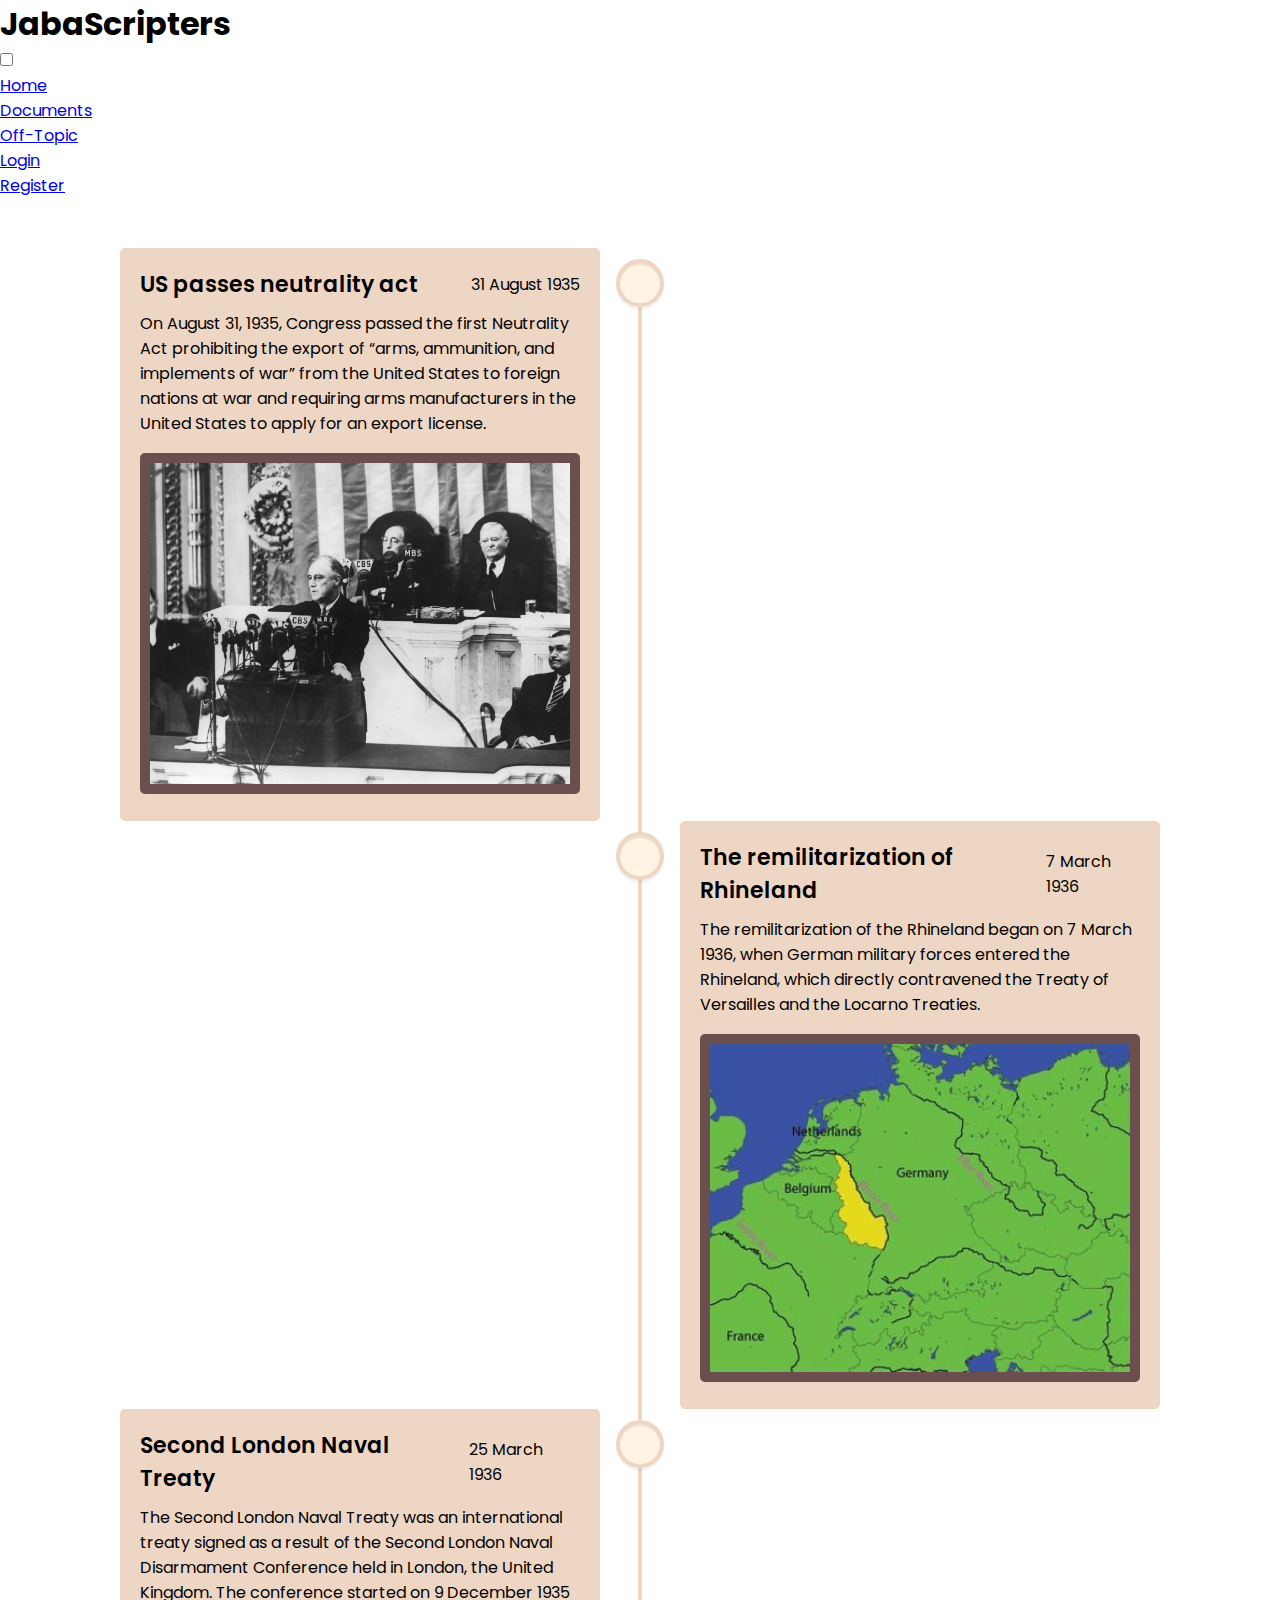
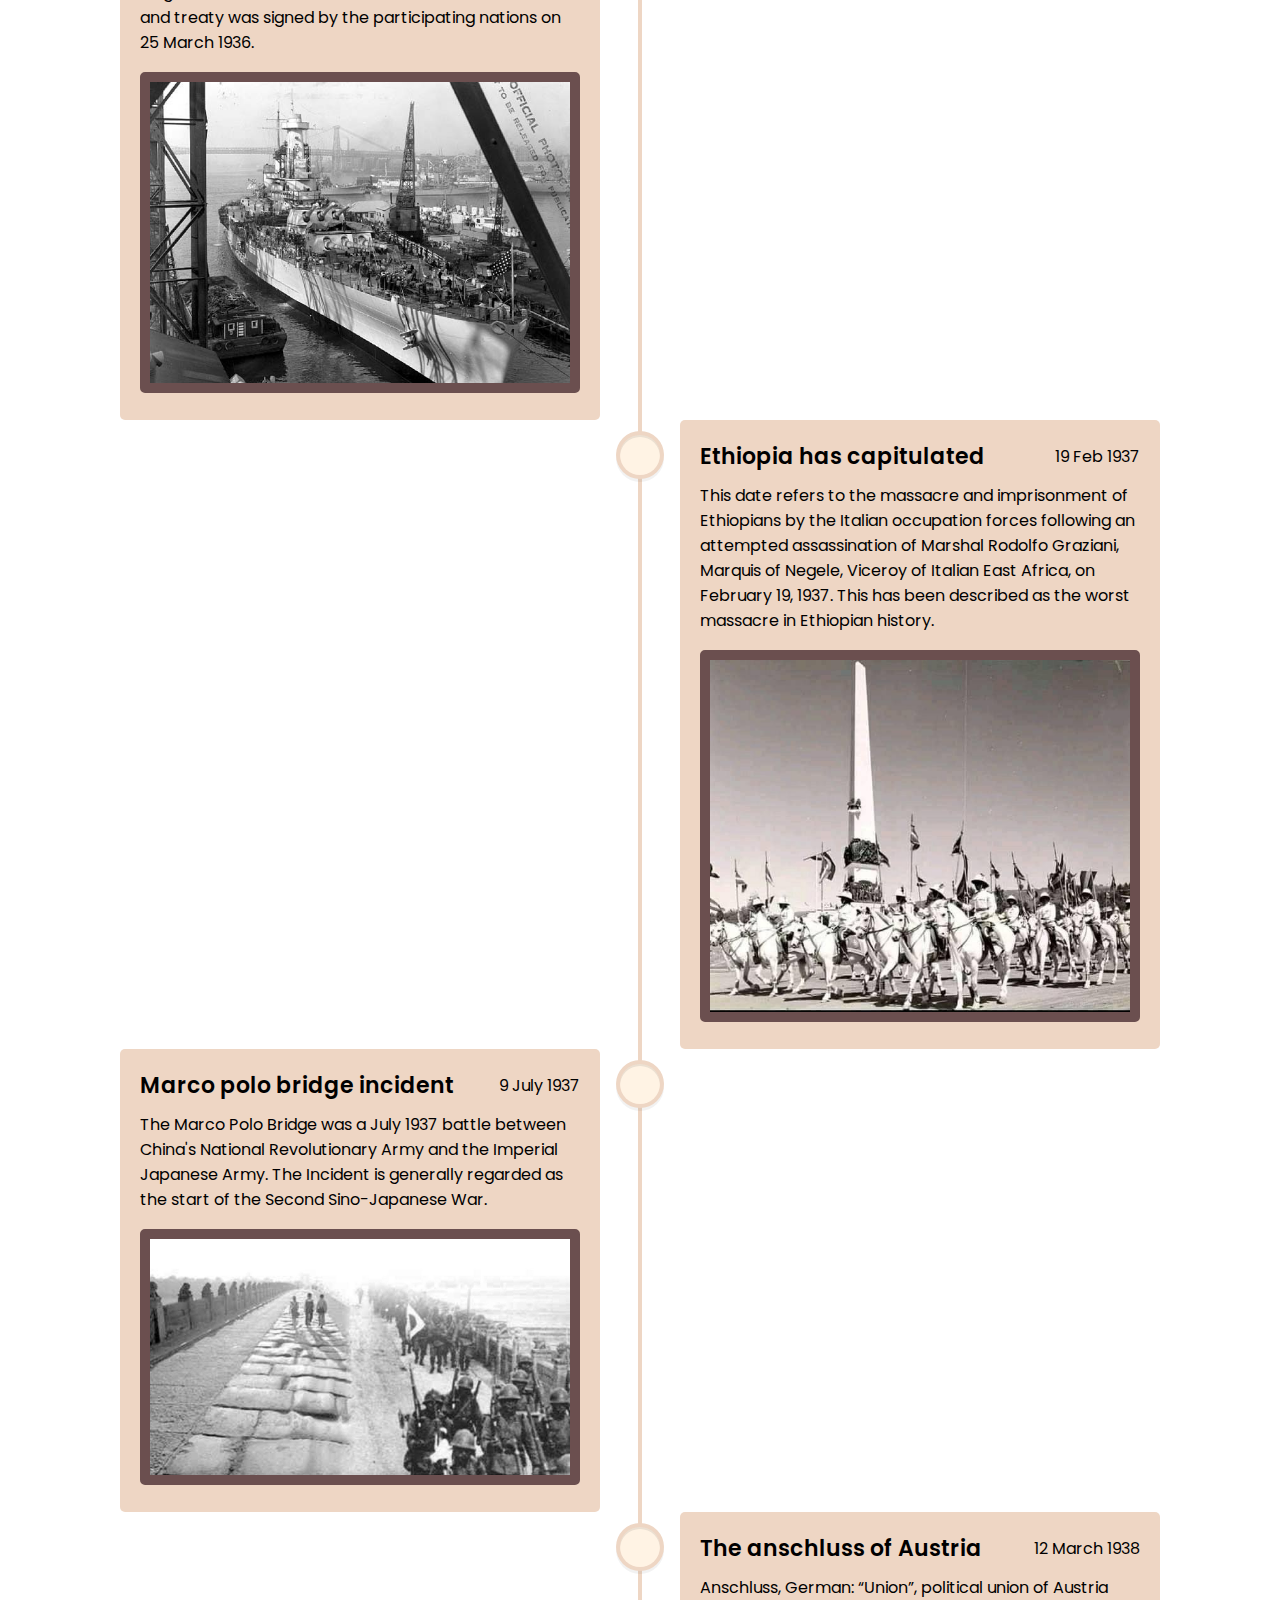
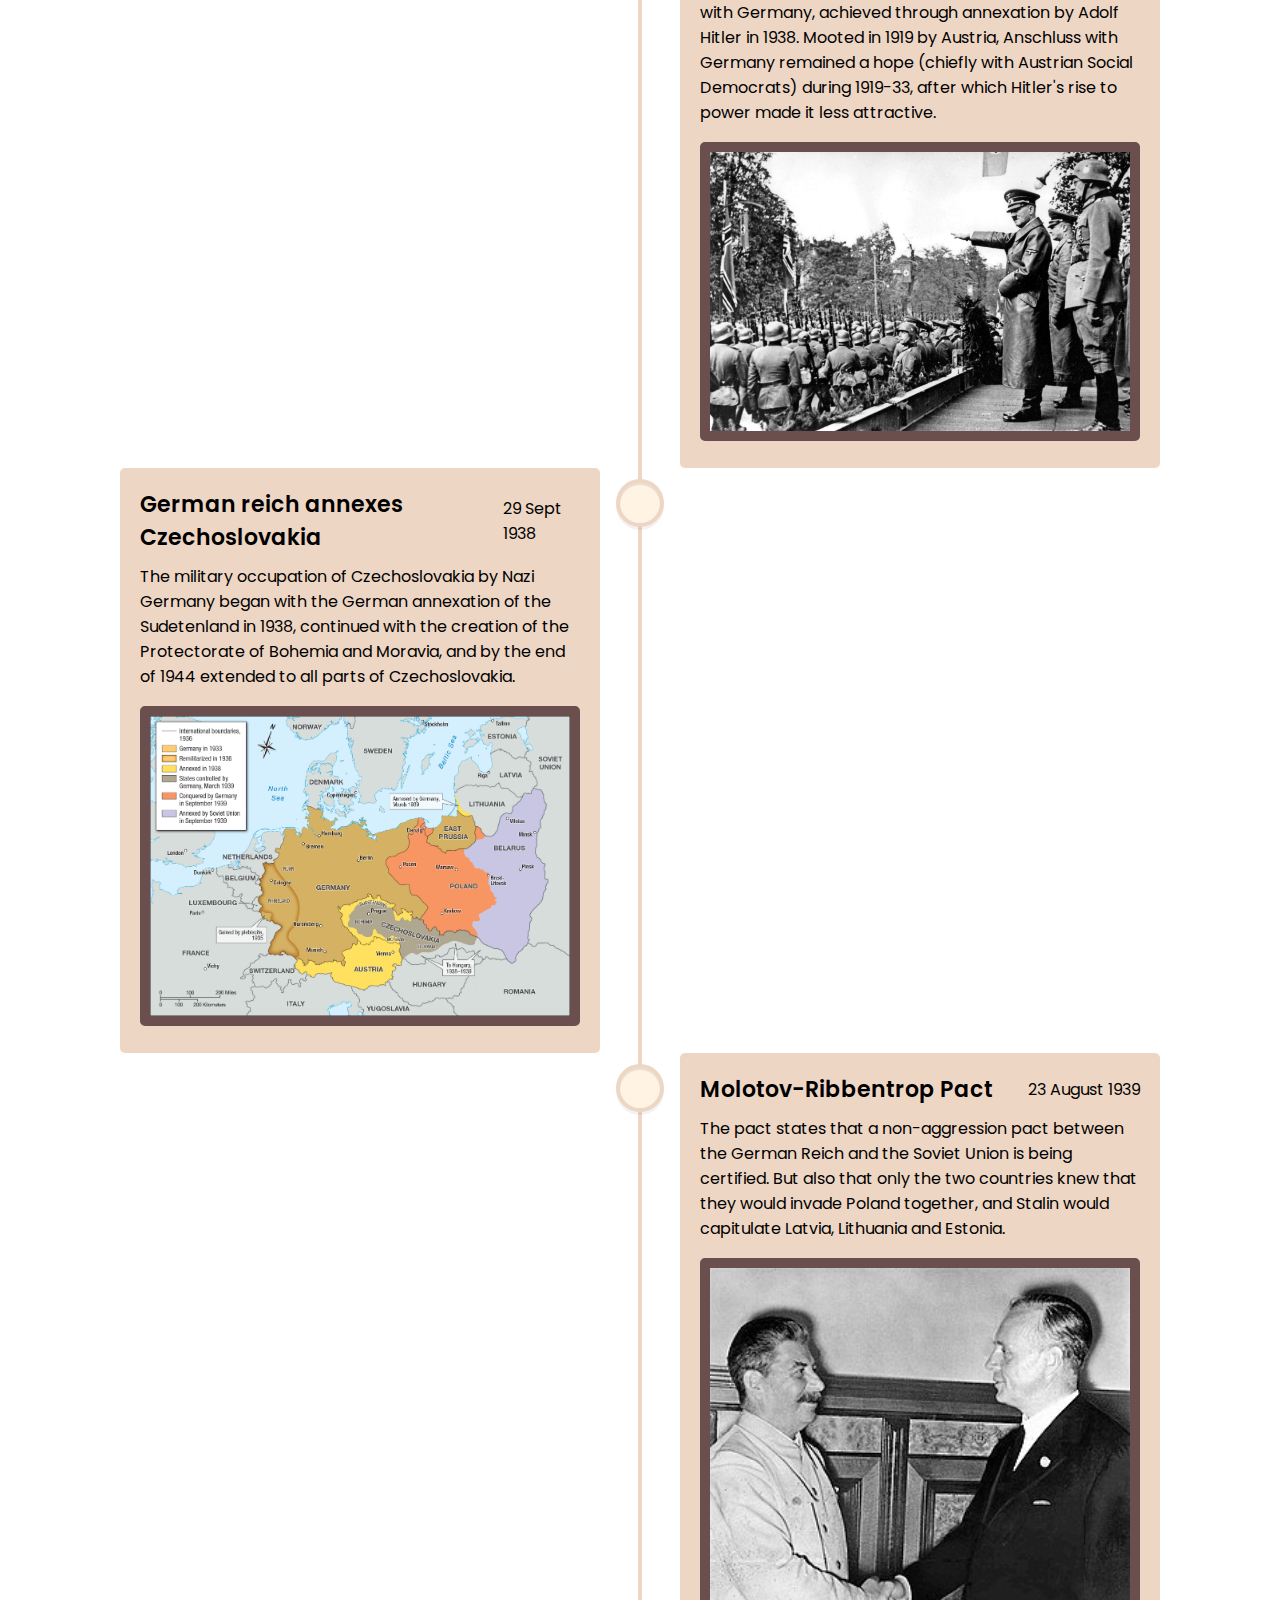
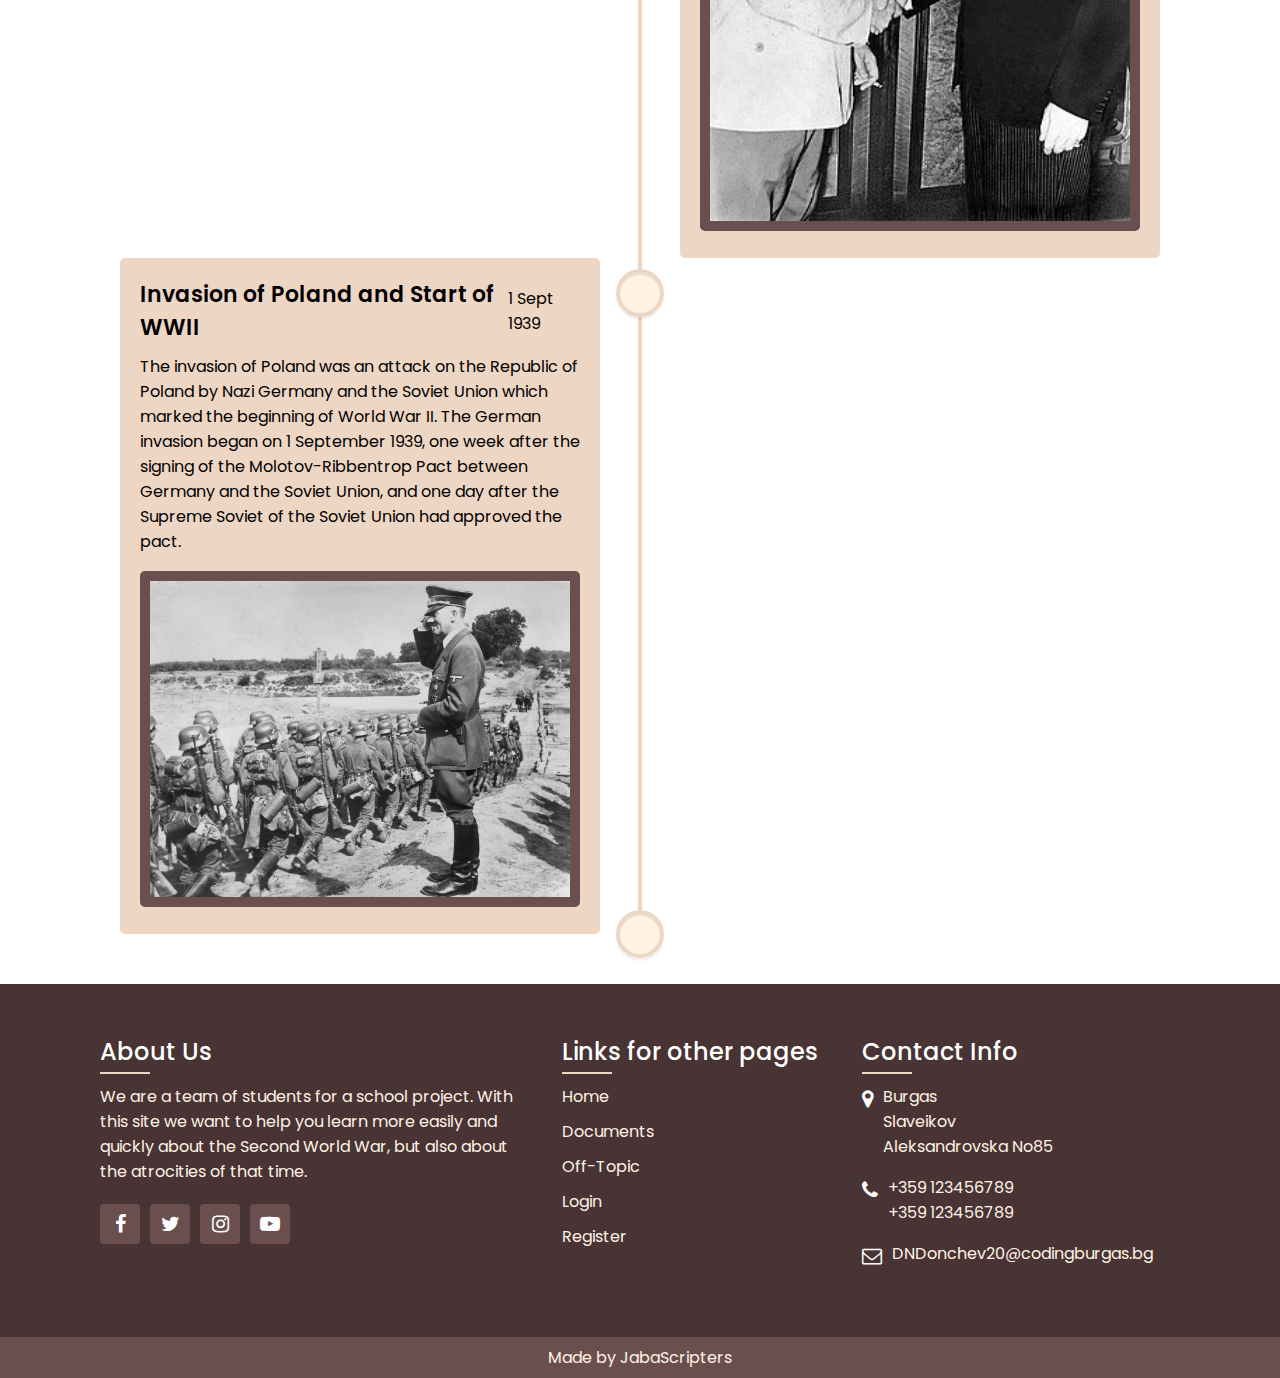
==== Pages/documents.html @ 2580d4fc "Apply New Navbar and Fix Documents Page" ====
<!DOCTYPE html>
<html lang="en">

  <head>

    <meta charset="UTF-8">
    <meta http-equiv="X-UA-Compatible" content="IE=edge">
    <meta name="viewport" content="width=device-width, initial-scale=1.0">


    <link rel="preconnect" href="https://fonts.googleapis.com">
    <link rel="preconnect" href="https://fonts.gstatic.com" crossorigin>
    <link href="https://fonts.googleapis.com/css2?family=Roboto:wght@300&display=swap" rel="stylesheet">
    <link rel="stylesheet" href="../Styles/css/documents.css">
    <link rel="stylesheet" href="https://cdnjs.cloudflare.com/ajax/libs/font-awesome/4.7.0/css/font-awesome.min.css"/>
    <link rel="icon" href="../images/Logo.png">

    <title>Documents</title>

  </head>

  <body>

    <header>

      <h1 class="logo">JabaScripters</h1>

      <input type="checkbox" id="nav-toggle" class="nav-toggle">

      <nav>

        <ul>

          <li><a href="../index.html">Home</a></li>
          <li><a href="documents.html">Documents</a></li>
          <li><a href="off-topic.html">Off-Topic</a></li>
          <li><a href="Login.html">Login</a></li>
          <li><a href="register.html">Register</a></li>

        </ul>

      </nav>

      <label for="nav-toggle" class="nav-toggle-label">

        <span></span>

      </label>

    </header>

    

    <div class="wrapper">

      <div class="center-line">

        <a href="#" class="scroll-icon"></a>

      </div>

      <div class="row childOne">

        <section>

          <i class="icon fas fa-map-marker-alt"></i>

          <div class="details">

            <span class="title">US passes neutrality act</span>
            <span>31 August 1935</span>
              
          </div>

          <p>
              
            On August 31, 1935, Congress passed the first Neutrality Act 
            prohibiting the export of “arms, ammunition, and implements of 
            war” from the United States to foreign nations at war and 
            requiring arms manufacturers in the United States to apply for 
            an export license.

          </p>

          <img src="../images/Documents/neutrality.jpg">

        </section>

      </div>

      <div class="row childTwo">

        <section>

          <i class="icon fas fa-map-marker-alt"></i>

          <div class="details">

            <span class="title">The remilitarization of Rhineland</span>
            <span>7 March 1936</span>

          </div>

          <p>
              
            The remilitarization of the Rhineland began on 7 March 1936, 
            when German military forces entered the Rhineland, which 
            directly contravened the Treaty of Versailles and the Locarno 
            Treaties.
            
          </p>

          <img src="../images/Documents/rhineland.jpg">

        </section>
          
      </div>

      <div class="row childOne">

        <section>

          <i class="icon fas fa-map-marker-alt"></i>

          <div class="details">

            <span class="title">Second London Naval Treaty</span>
            <span>25 March 1936</span>

          </div>

          <p>
              
            The Second London Naval Treaty was an international
            treaty signed as a result of the Second London Naval
            Disarmament Conference held in London, the United Kingdom.
            The conference started on 9 December 1935 and treaty was
            signed by the participating nations on 25 March 1936.
            
          </p>

          <img src="../images/Documents/treaty.jpg">

        </section>

      </div>

      <div class="row childTwo">

        <section>

          <i class="icon fas fa-map-marker-alt"></i>

          <div class="details">
              
            <span class="title">Ethiopia has capitulated</span>
            <span>19 Feb 1937</span>

          </div>

          <p>
            
            This date refers to the massacre and imprisonment of 
            Ethiopians by the Italian occupation forces following an attempted 
            assassination of Marshal Rodolfo Graziani, Marquis of Negele, 
            Viceroy of Italian East Africa, on February 19, 1937. This has
            been described as the worst massacre in Ethiopian history.
          
          </p>

          <img src="../images/Documents/ethiopia.jpeg">

        </section>

      </div>

      <div class="row childOne">
          
        <section>

          <i class="icon fas fa-map-marker-alt"></i>

          <div class="details">

            <span class="title">Marco polo bridge incident</span>
            <span>9 July 1937</span>

          </div>

          <p>

            The Marco Polo Bridge was a July 1937 battle between China's
            National Revolutionary Army and the Imperial Japanese Army.
            The Incident is generally regarded as the start of the Second Sino-Japanese War.
          
          </p>

          <img src="../images/Documents/marco.jpg">

        </section>

      </div>

      <div class="row childTwo">

        <section>

          <i class="icon fas fa-map-marker-alt"></i>
            
          <div class="details">
                
            <span class="title">The anschluss of Austria</span>
            <span>12 March 1938</span>

          </div>

          <p>

            Anschluss, German: “Union”, political union of Austria with Germany,
            achieved through annexation by Adolf Hitler in 1938. Mooted in 1919 by
            Austria, Anschluss with Germany remained a hope (chiefly with Austrian Social Democrats)
            during 1919-33, after which Hitler's rise to power made it less attractive.
          
          </p>

          <img src="../images/Documents/anschluss.jpg">

        </section>

      </div>

      <div class="row childOne">

        <section>

          <i class="icon fas fa-map-marker-alt"></i>

          <div class="details">
                
            <span class="title">German reich annexes Czechoslovakia</span>
            <span>29 Sept 1938</span>

          </div>

          <p>
            
            The military occupation of Czechoslovakia by Nazi Germany began with the
            German annexation of the Sudetenland in 1938, continued with the creation
            of the Protectorate of Bohemia and Moravia, and by the end of 1944 extended 
            to all parts of Czechoslovakia.
          
          </p>

          <img src="../images/Documents/annexation.jpg">

        </section>

      </div>

      <div class="row childTwo">

        <section>

          <i class="icon fas fa-map-marker-alt"></i>

          <div class="details">

            <span class="title">Molotov-Ribbentrop Pact</span>
            <span>23 August 1939</span>

          </div>

            <p>

              The pact states that a non-aggression pact between the German
              Reich and the Soviet Union is being certified. But also that 
              only the two countries knew that they would invade Poland together,
              and Stalin would capitulate Latvia, Lithuania and Estonia.
              
            </p>

            <img src="../images/Documents/pact.png">

        </section>

      </div>

      <div class="row childOne">

        <section>

          <i class="icon fas fa-map-marker-alt"></i>
            
          <div class="details">

            <span class="title">Invasion of Poland and Start of WWII</span>
            <span>1 Sept 1939</span>

          </div>

            <p>

              The invasion of Poland was an 
              attack on the Republic of Poland by Nazi Germany and the
              Soviet Union which marked the beginning of World War II. 
              The German invasion began on 1 September 1939, one week after
              the signing of the Molotov-Ribbentrop Pact between Germany
              and the Soviet Union, and one day after the Supreme Soviet
              of the Soviet Union had approved the pact.
            
            </p>

          <img src="../images/Documents/invasion.jpg">

        </section>

      </div>

    </div>

    <footer> 
       
      <div class="holder">

        <div class="sec aboutus">

          <h2>About Us</h2>

          <p>We are a team of students for a school project. With this site we want
          to help you learn more easily and quickly about the Second World War,
          but also about the atrocities of that time.</p>

          <ul class="sci">

            <li><a href="#"><i class="fa fa-facebook" aria-hidden="true"></i></a></li>
            <li><a href="#"><i class="fa fa-twitter" aria-hidden="true"></i></a></li>
            <li><a href="#"><i class="fa fa-instagram" aria-hidden="true"></i></a></li>
            <li><a href="#"><i class="fa fa-youtube-play" aria-hidden="true"></i></a></li>

          </ul>

        </div>

        <div class="sec quickLinks">

          <h2>Links for other pages</h2>

          <ul>

            <li><a href="#">Home</a></li>
            <li><a href="#">Documents</a></li>
            <li><a href="#">Off-Topic</a></li>
            <li><a href="#">Login</a></li>
            <li><a href="#">Register</a></li>

          </ul>

        </div>

        <div class="sec contact">

          <h2>Contact Info</h2>

          <ul class="info">

            <li>

              <span><i class="fa fa-map-marker" aria-hidden="true"></i></span>

              <span>Burgas<br>Slaveikov<br>Aleksandrovska No85</span>

            </li>

            <li>

              <span><i class="fa fa-phone" aria-hidden="true"></i></span>

              <p><a href="tel:12345678900">+359 123456789</a><br>
              <a href="tel:12345678900">+359 123456789</a></p>     

            </li>  

            <li>  

              <span><i class="fa fa-envelope-o" aria-hidden="true"></i></span>
              <span><a href="mailto:DNDonchev20@codingburgas.com">DNDonchev20@codingburgas.bg</a></span>

            </li>    

          </ul>

        </div>

      </div>

    </footer>

    <div class="footer-bottom">

      <p>Made by JabaScripters</p>

    </div>

  </body>

</html>
---- Styles/css/documents.css ----
@import url("https://fonts.googleapis.com/css2?family=Poppins:wght@200;300;400;500;600;700&display=swap");
@import url(footer.css);
* {
  margin: 0;
  padding: 0;
  -webkit-box-sizing: border-box;
          box-sizing: border-box;
  font-family: "Poppins", sans-serif;
}

html {
  scroll-behavior: smooth;
}

body {
  background-image: url("../../Images/oldphoto.jpg");
  background-position: center;
  background-repeat: no-repeat;
  background-size: cover;
}

img {
  display: flexbox;
  width: 100%;
  border: 10px solid #6B4F4F;
  border-radius: 5px;
}

.wrapper {
  max-width: 1080px;
  margin: 50px auto;
  padding: 0 20px;
  position: relative;
}

.wrapper .center-line {
  position: absolute;
  height: 100%;
  width: 4px;
  background: #EED6C4;
  left: 50%;
  top: 20px;
  -webkit-transform: translateX(-50%);
          transform: translateX(-50%);
}

.wrapper .row {
  display: -webkit-box;
  display: -ms-flexbox;
  display: flex;
}

.wrapper .childOne {
  -webkit-box-pack: start;
      -ms-flex-pack: start;
          justify-content: flex-start;
}

.wrapper .childTwo {
  -webkit-box-pack: end;
      -ms-flex-pack: end;
          justify-content: flex-end;
}

.wrapper .row section {
  background: #EED6C4;
  border-radius: 5px;
  width: calc(50% - 40px);
  padding: 20px;
  position: relative;
}

.chilOne section::before {
  right: -7px;
}

.childOne section::before {
  left: -7px;
}

.row section .icon,
.center-line .scroll-icon {
  position: absolute;
  background: #FFF3E4;
  height: 40px;
  width: 40px;
  text-align: center;
  line-height: 40px;
  border-radius: 50%;
  color: #6B4F4F;
  font-size: 17px;
  -webkit-box-shadow: 0 0 0 4px #EED6C4, inset 0 2px 0 rgba(0, 0, 0, 0.08), 0 3px 0 4px rgba(0, 0, 0, 0.05);
          box-shadow: 0 0 0 4px #EED6C4, inset 0 2px 0 rgba(0, 0, 0, 0.08), 0 3px 0 4px rgba(0, 0, 0, 0.05);
}

.center-line .scroll-icon {
  bottom: 0px;
  left: 50%;
  font-size: 25px;
  -webkit-transform: translateX(-50%);
          transform: translateX(-50%);
}

.childOne section .icon {
  top: 15px;
  right: -60px;
}

.childTwo section .icon {
  top: 15px;
  left: -60px;
}

.row section .details,
.row section .bottom {
  display: -webkit-box;
  display: -ms-flexbox;
  display: flex;
  -webkit-box-align: center;
      -ms-flex-align: center;
          align-items: center;
  -webkit-box-pack: justify;
      -ms-flex-pack: justify;
          justify-content: space-between;
}

.row section .details .title {
  font-size: 22px;
  font-weight: 600;
}

.row section p {
  margin: 10px 0 17px 0;
}

.row section .bottom a {
  text-decoration: none;
  background: #6B4F4F;
  color: #EED6C4;
  padding: 7px 15px;
  border-radius: 5px;
  /* font-size: 17px; */
  font-weight: 400;
  -webkit-transition: all 0.3s ease;
  transition: all 0.3s ease;
}

.row section .bottom a:hover {
  -webkit-transform: scale(0.97);
          transform: scale(0.97);
}

@media (max-width: 790px) {
  .wrapper .center-line {
    left: 40px;
  }
  .wrapper .row {
    margin: 30px 0 3px 60px;
  }
  .wrapper .row section {
    width: 100%;
  }
  .childOne section::before {
    left: -7px;
  }
  .childOne section .icon {
    left: -60px;
  }
}

@media (max-width: 440px) {
  .wrapper .center-line,
  .row section::before,
  .row section .icon {
    display: none;
  }
  .wrapper .row {
    margin: 10px 0;
  }
}
/*# sourceMappingURL=documents.css.map */
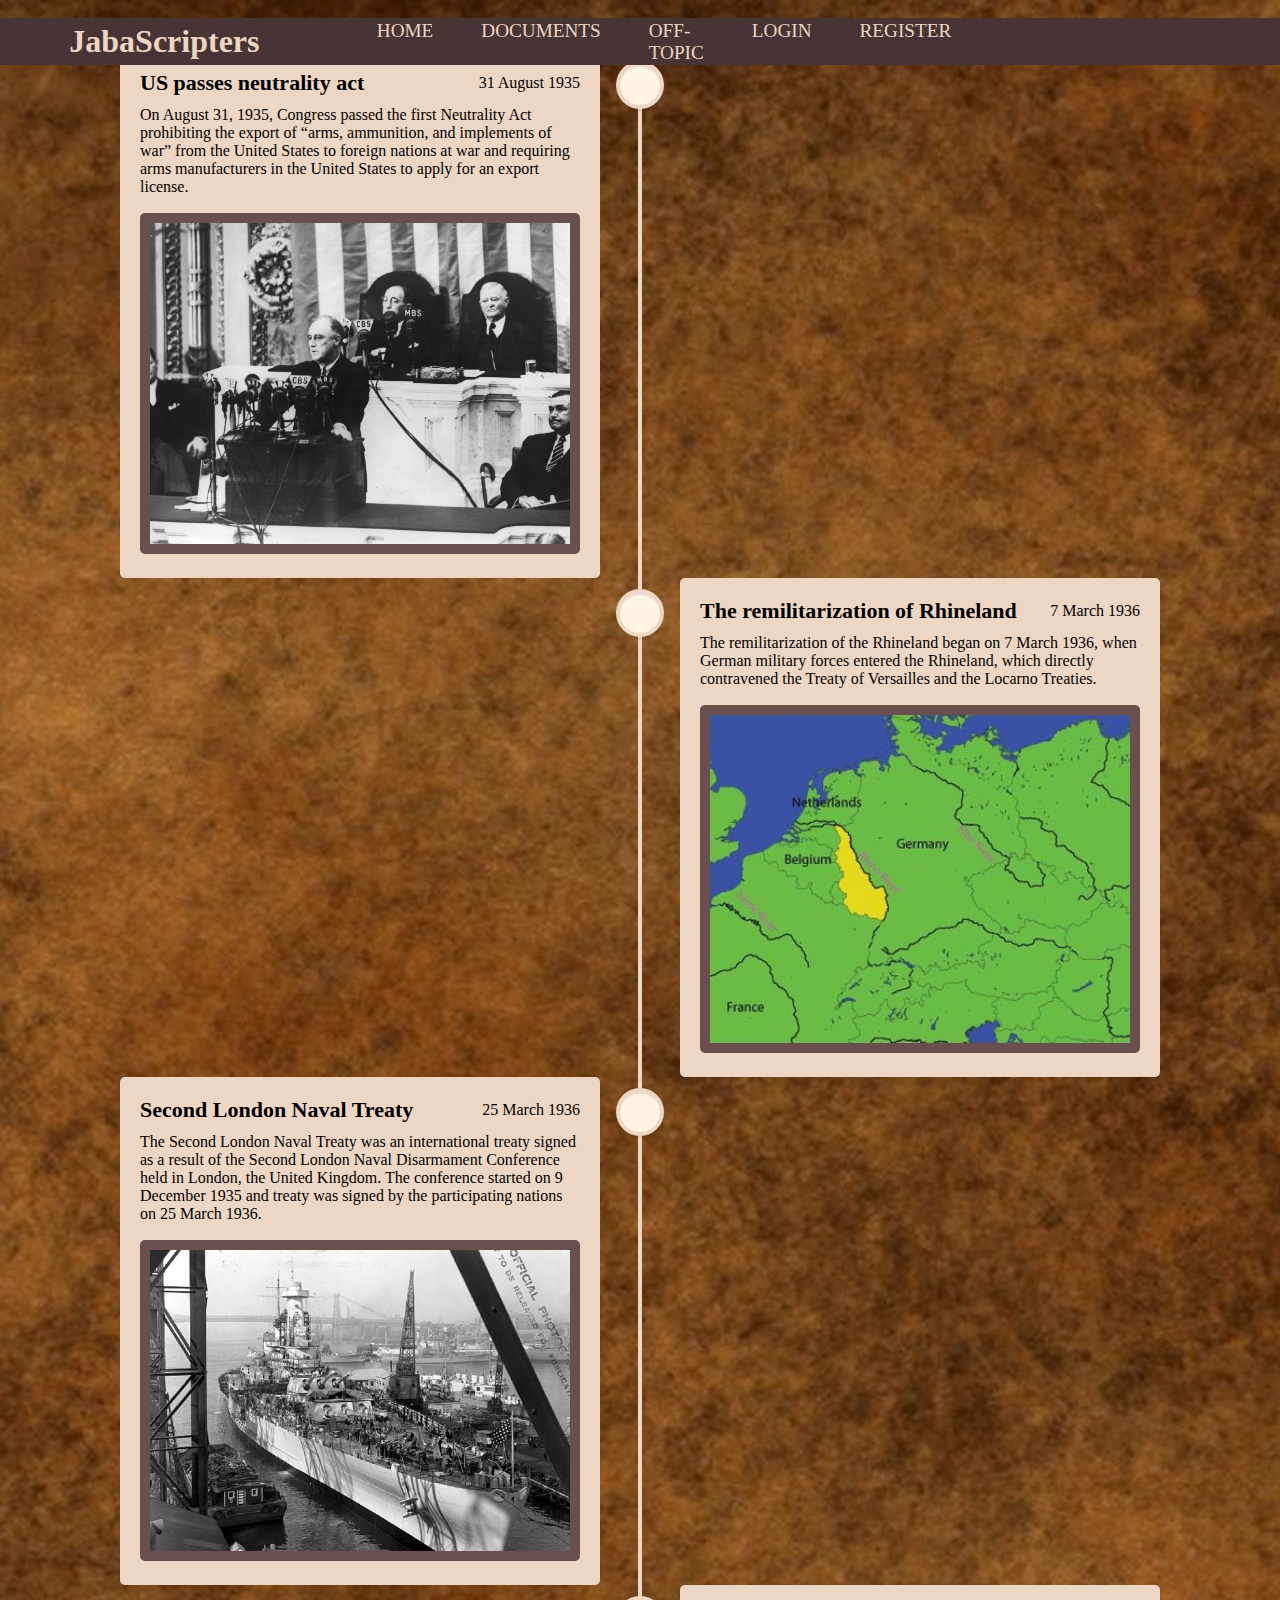
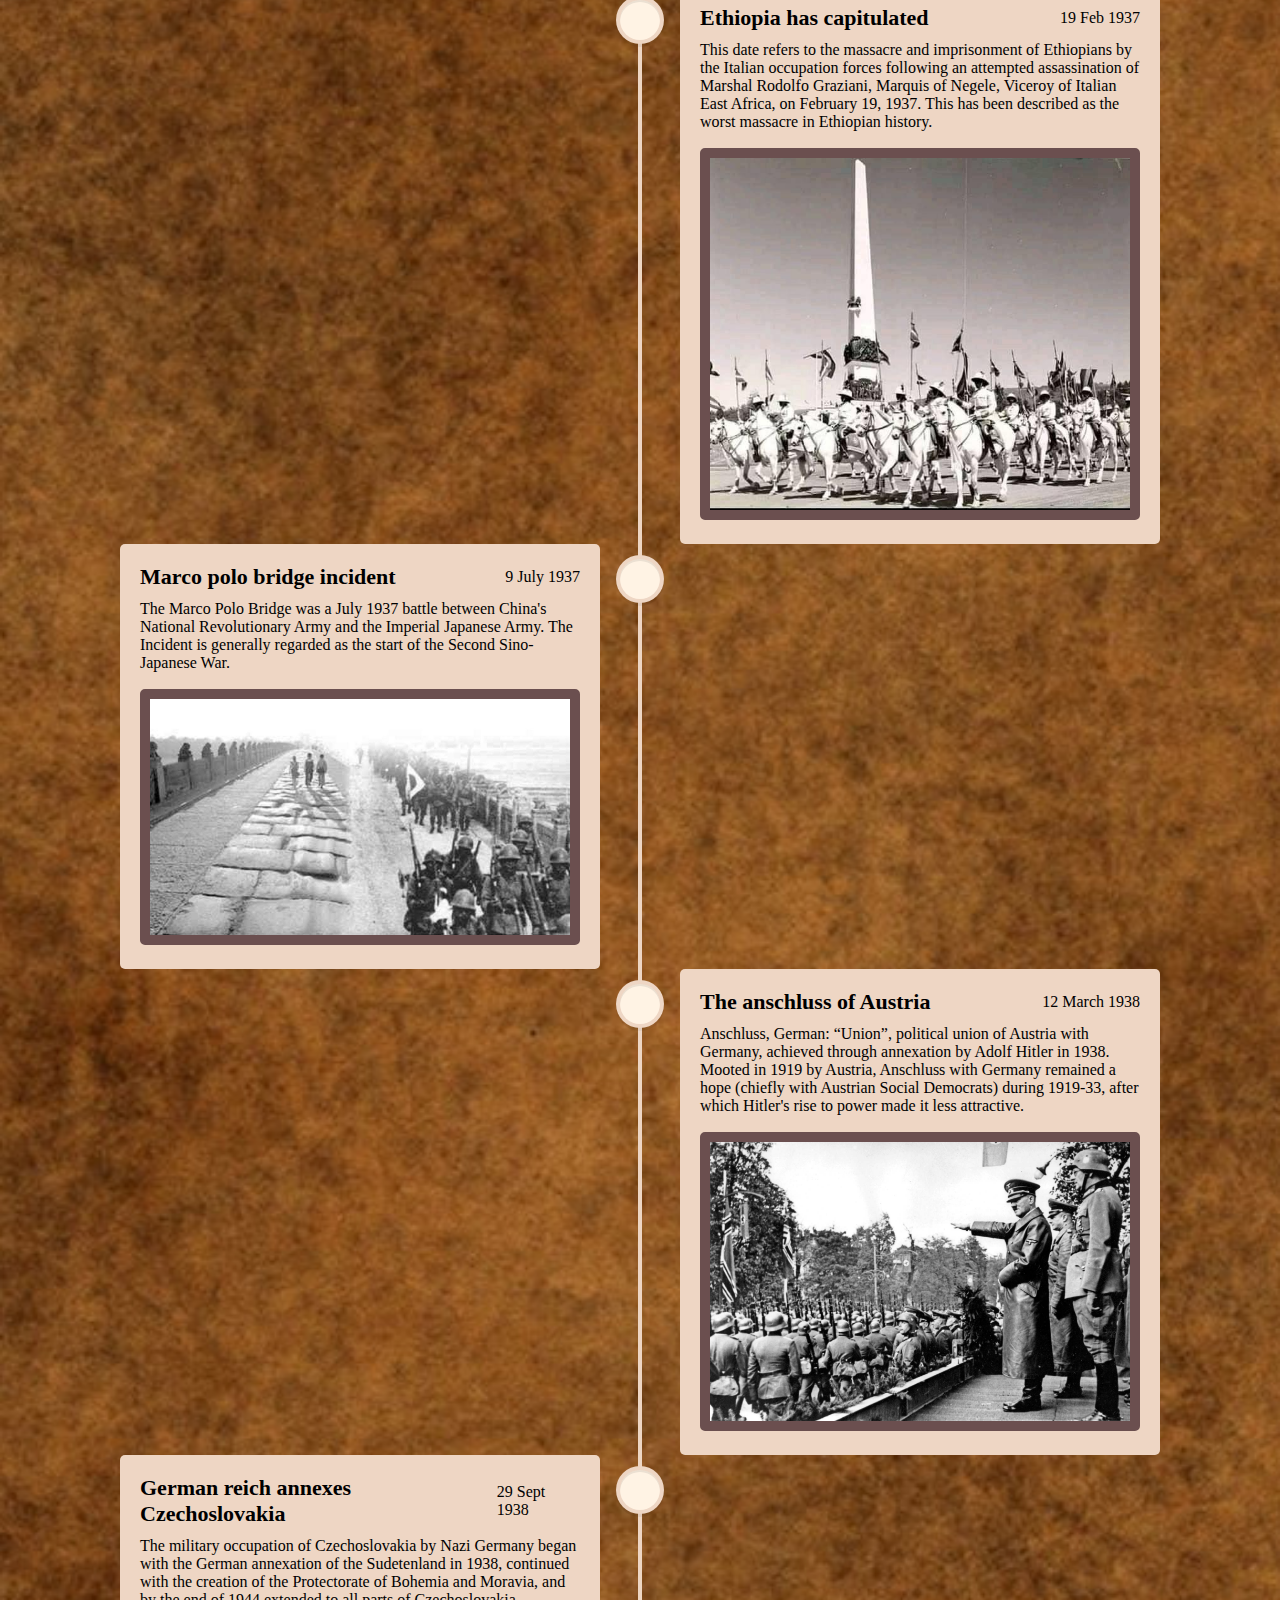
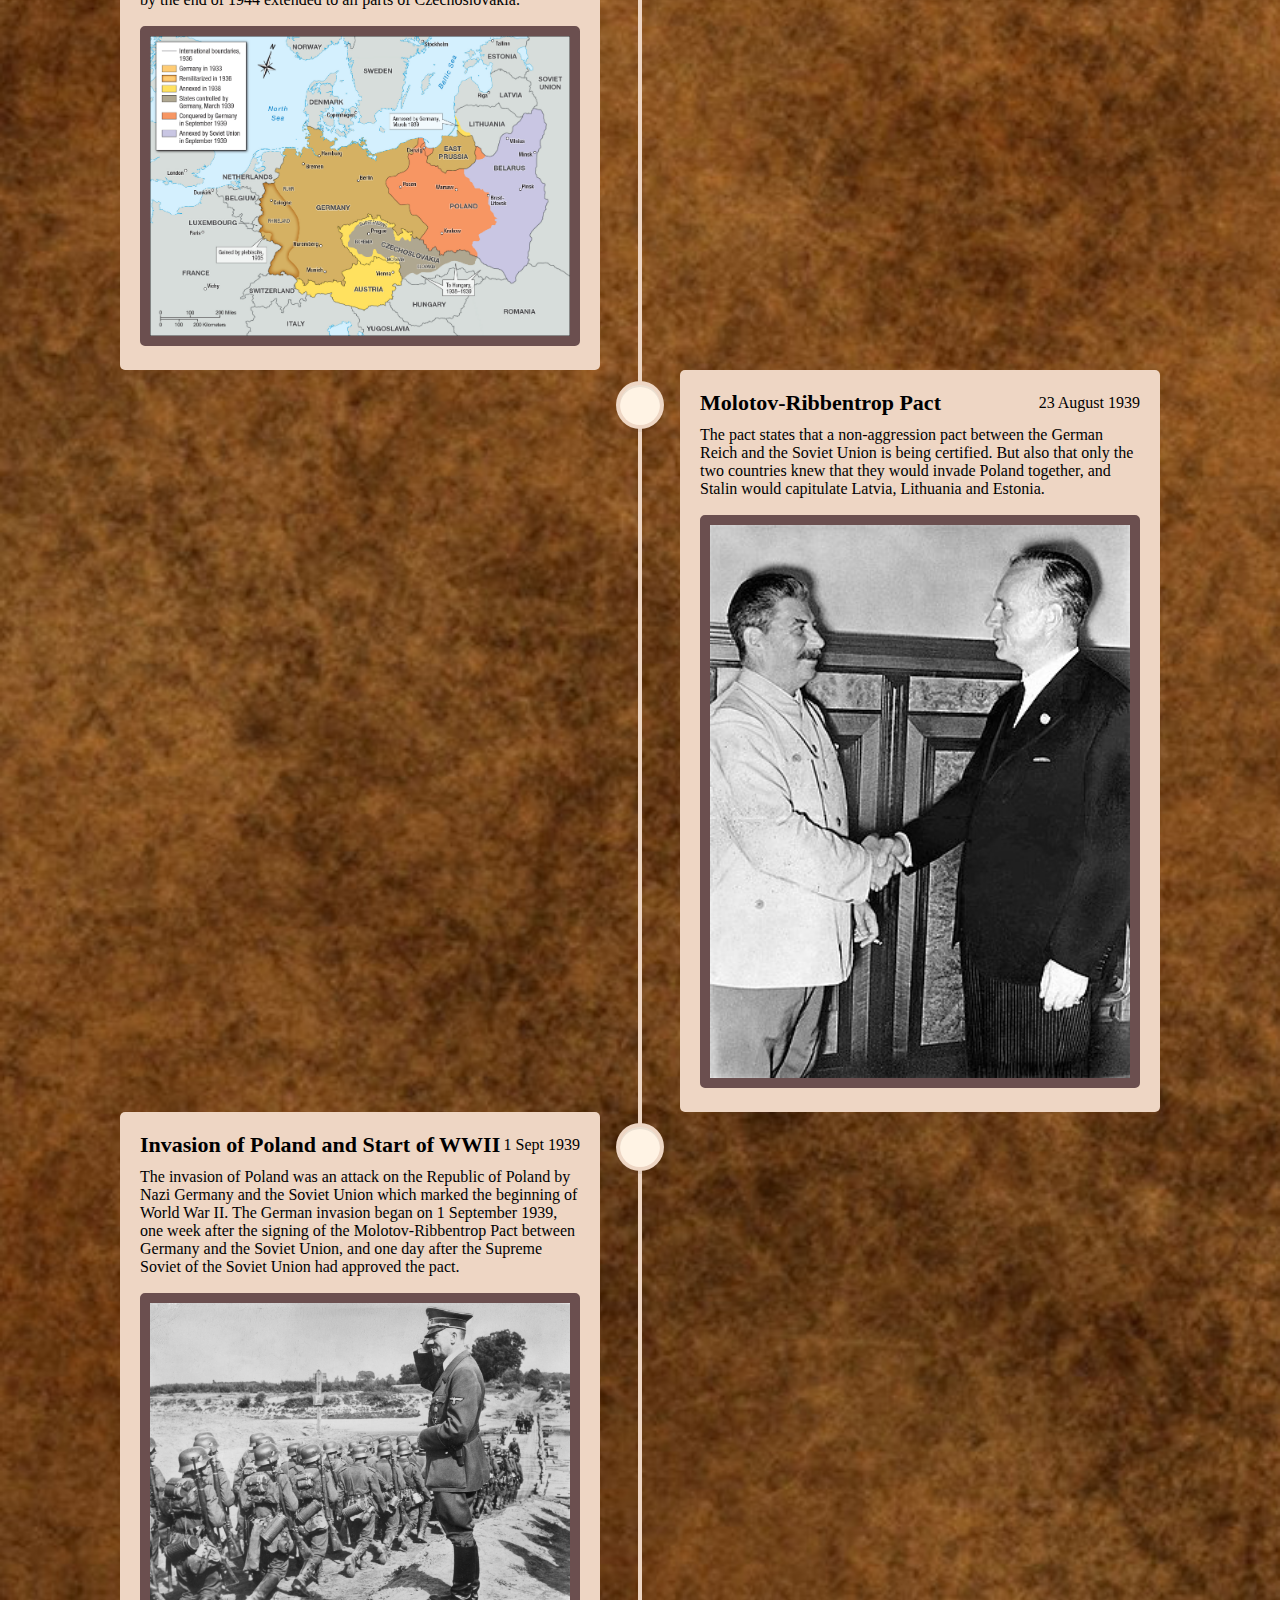
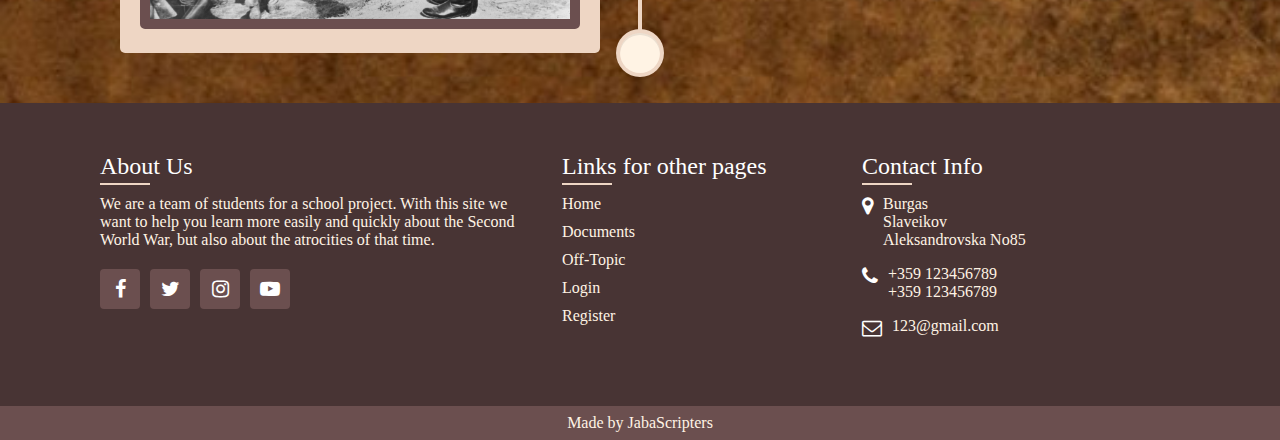
==== commit 112efd0b: "Fix footer responsiveness issue" ====
--- a/Pages/documents.html
+++ b/Pages/documents.html
@@ -36,6 +36,7 @@
           <li><a href="off-topic.html">Off-Topic</a></li>
           <li><a href="Login.html">Login</a></li>
           <li><a href="register.html">Register</a></li>
+          
 
         </ul>
 
@@ -347,11 +348,11 @@
 
           <ul>
 
-            <li><a href="#">Home</a></li>
-            <li><a href="#">Documents</a></li>
-            <li><a href="#">Off-Topic</a></li>
-            <li><a href="#">Login</a></li>
-            <li><a href="#">Register</a></li>
+            <li><a href="../index.html">Home</a></li>
+            <li><a href="documents.html">Documents</a></li>
+            <li><a href="off-topic.html">Off-Topic</a></li>
+            <li><a href="Login.html">Login</a></li>
+            <li><a href="register.html">Register</a></li>
 
           </ul>
 
@@ -383,7 +384,7 @@
             <li>  
 
               <span><i class="fa fa-envelope-o" aria-hidden="true"></i></span>
-              <span><a href="mailto:DNDonchev20@codingburgas.com">DNDonchev20@codingburgas.bg</a></span>
+              <span><a href="mailto:DNDonchev20@codingburgas.com">123@gmail.com</a></span>
 
             </li>    
 
--- a/Styles/css/documents.css
+++ b/Styles/css/documents.css
@@ -1,19 +1,17 @@
 @import url("https://fonts.googleapis.com/css2?family=Poppins:wght@200;300;400;500;600;700&display=swap");
 @import url(footer.css);
+@import url(navbar.css);
 * {
   margin: 0;
   padding: 0;
   -webkit-box-sizing: border-box;
           box-sizing: border-box;
-  font-family: "Poppins", sans-serif;
-}
-
-html {
+  font-family: 'Patrick Hand', cursive;
   scroll-behavior: smooth;
 }
 
 body {
-  background-image: url("../../Images/oldphoto.jpg");
+  background-image: url("../../images/Documents/oldphoto.jpg");
   background-position: center;
   background-repeat: no-repeat;
   background-size: cover;
@@ -139,7 +137,6 @@
   color: #EED6C4;
   padding: 7px 15px;
   border-radius: 5px;
-  /* font-size: 17px; */
   font-weight: 400;
   -webkit-transition: all 0.3s ease;
   transition: all 0.3s ease;
@@ -148,6 +145,89 @@
 .row section .bottom a:hover {
   -webkit-transform: scale(0.97);
           transform: scale(0.97);
+}
+
+@media screen and (max-width: 800px) {
+  .logo {
+    color: #EED6C4;
+    padding: 5px;
+  }
+  header {
+    margin-top: -7%;
+  }
+}
+
+@media screen and (min-width: 800px) {
+  .nav-toggle-label {
+    display: none;
+  }
+  header {
+    display: -ms-grid;
+    display: grid;
+    -ms-grid-columns: 1fr auto  1.2fr 1fr;
+        grid-template-columns: 1fr auto  1.2fr 1fr;
+    margin-top: -2.5%;
+  }
+  .logo {
+    color: #EED6C4;
+    padding: 5px;
+  }
+  nav {
+    position: relative;
+    text-align: left;
+    -webkit-transition: none;
+    transition: none;
+    -webkit-transform: scale(1, 1);
+            transform: scale(1, 1);
+    background: none;
+    top: initial;
+    left: initial;
+    -ms-grid-column: 3;
+    -ms-grid-column-span: 1;
+    grid-column: 3 / 4;
+    display: -webkit-box;
+    display: -ms-flexbox;
+    display: flex;
+    -webkit-box-pack: end;
+        -ms-flex-pack: end;
+            justify-content: flex-end;
+    -webkit-box-align: center;
+        -ms-flex-align: center;
+            align-items: center;
+  }
+  nav ul {
+    display: -webkit-box;
+    display: -ms-flexbox;
+    display: flex;
+  }
+  nav li {
+    margin-left: 3em;
+    margin-bottom: 0;
+  }
+  nav a {
+    opacity: 1;
+    position: relative;
+  }
+  nav a::before {
+    content: '';
+    display: block;
+    height: 5px;
+    background: #EED6C4;
+    position: absolute;
+    top: -.75em;
+    left: 0;
+    right: 0;
+    -webkit-transform: scale(0, 1);
+            transform: scale(0, 1);
+    -webkit-transition: -webkit-transform ease-in-out 250ms;
+    transition: -webkit-transform ease-in-out 250ms;
+    transition: transform ease-in-out 250ms;
+    transition: transform ease-in-out 250ms, -webkit-transform ease-in-out 250ms;
+  }
+  nav a:hover::before {
+    -webkit-transform: scale(1, 1);
+            transform: scale(1, 1);
+  }
 }
 
 @media (max-width: 790px) {
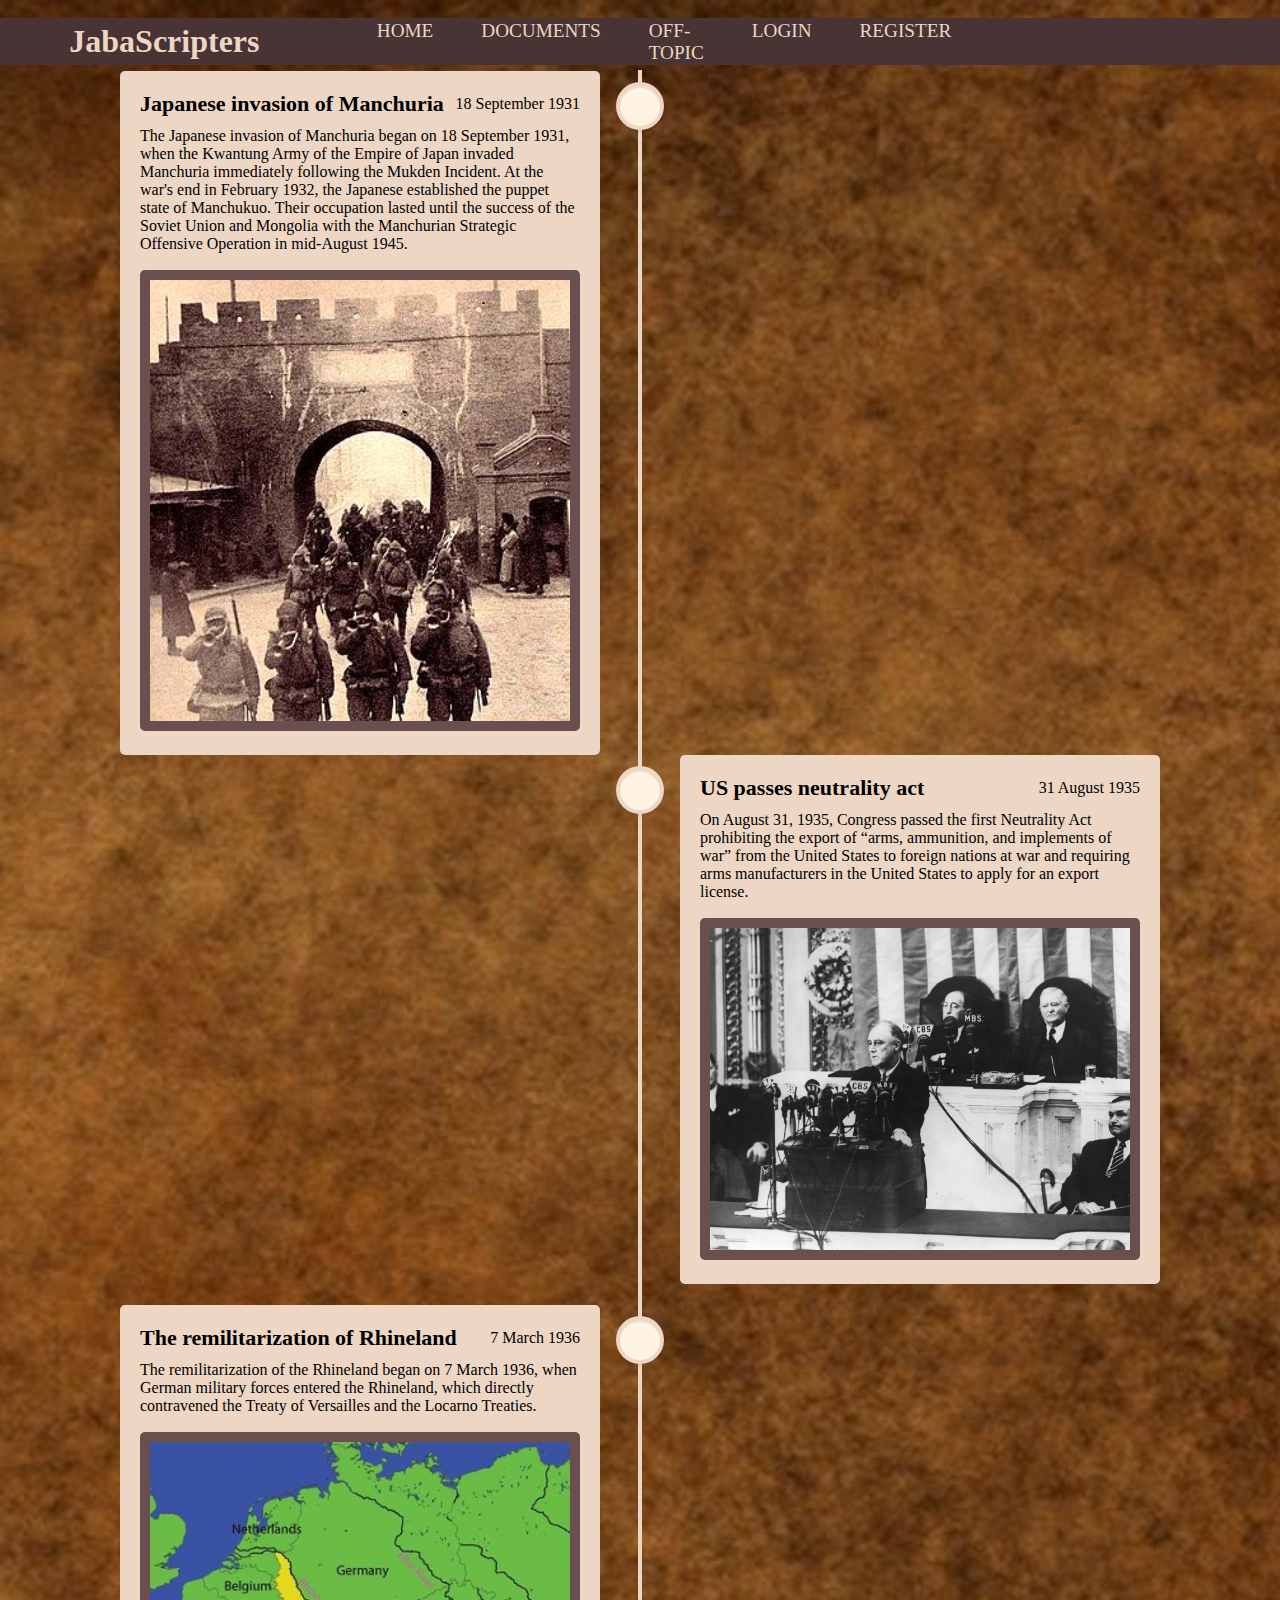
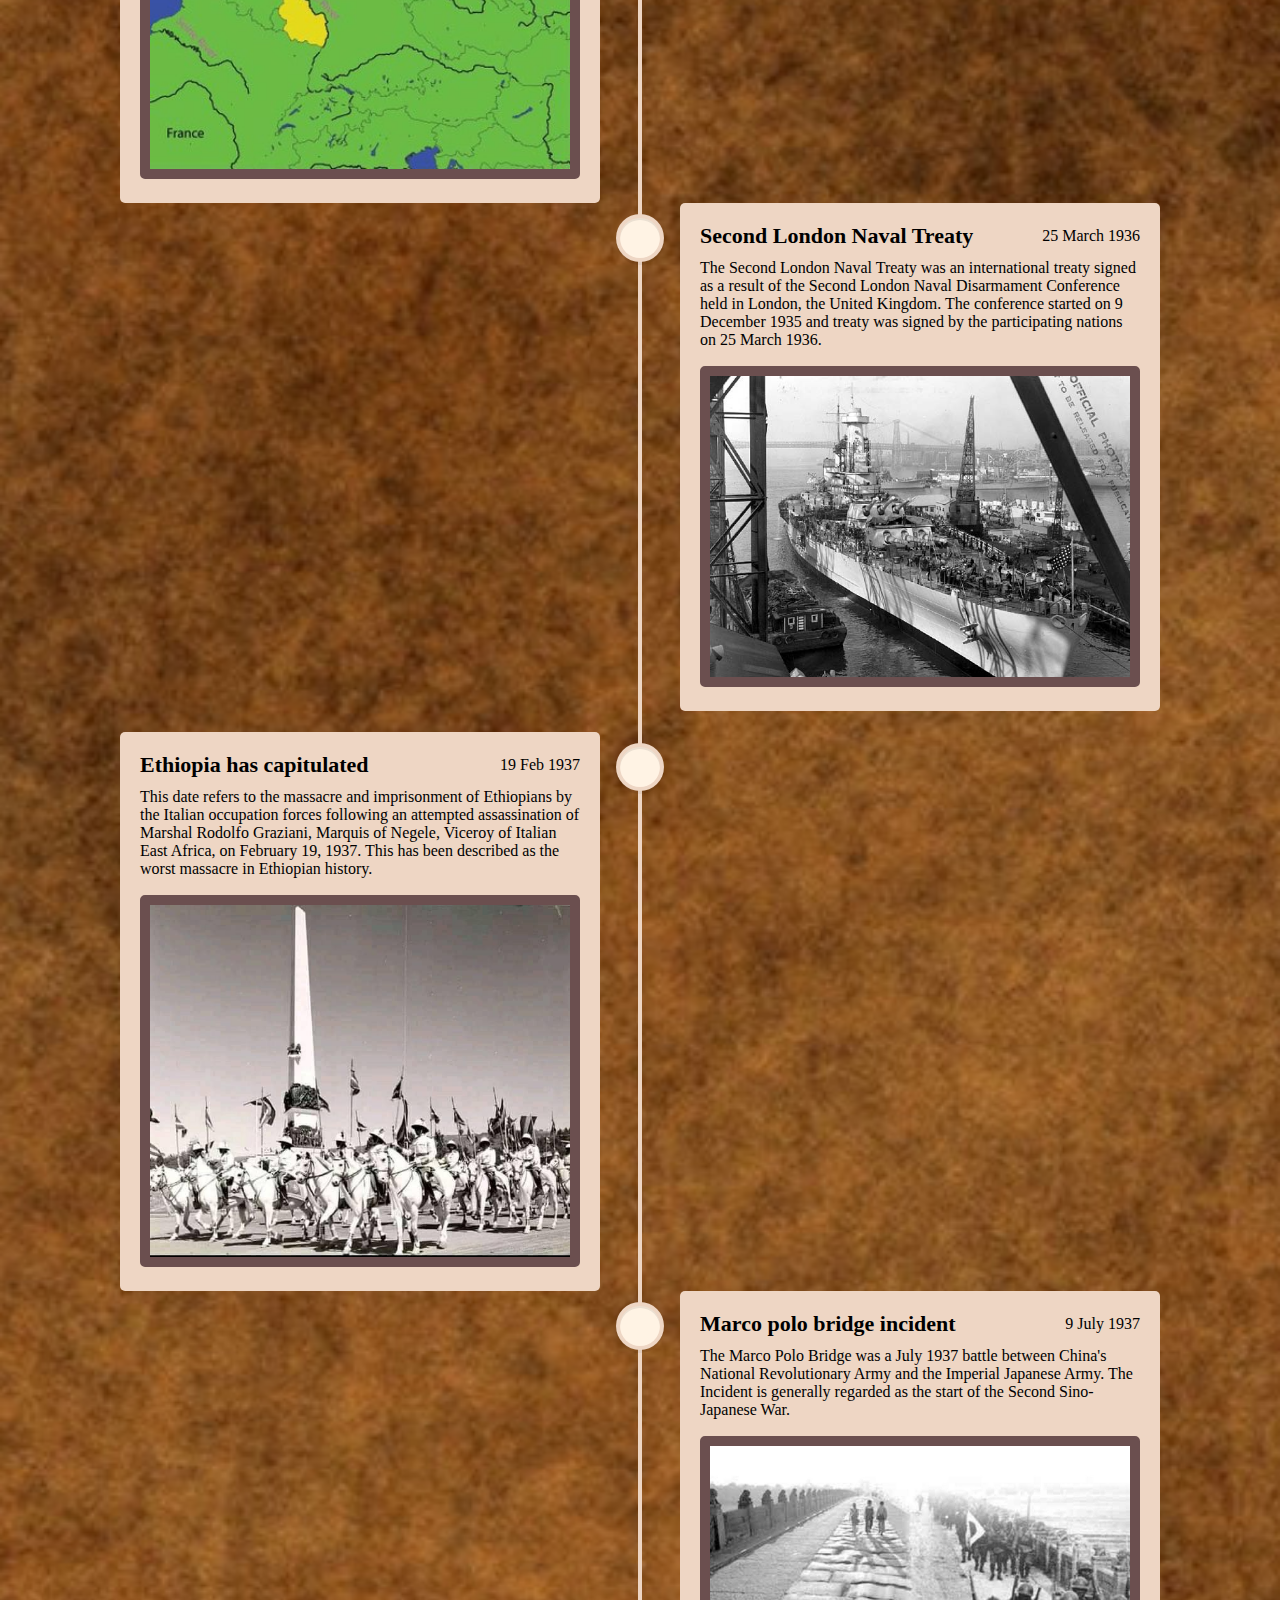
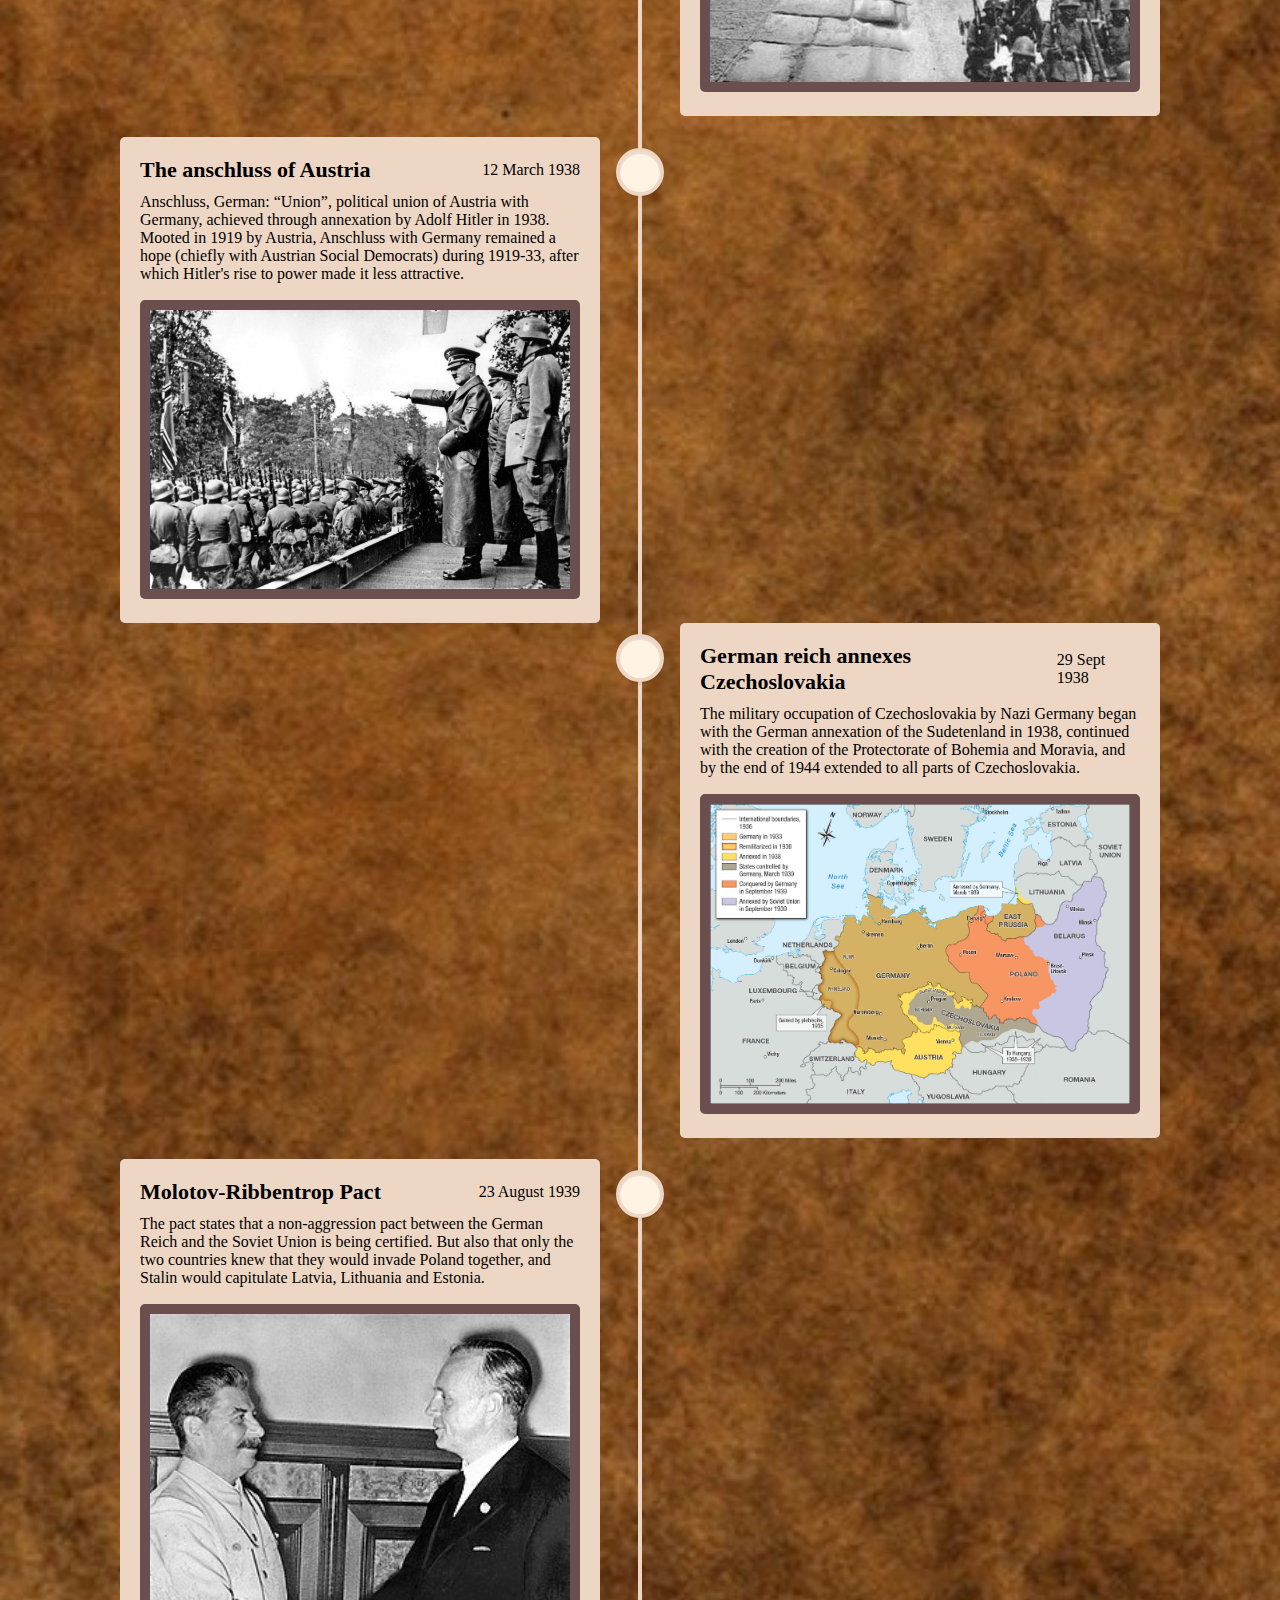
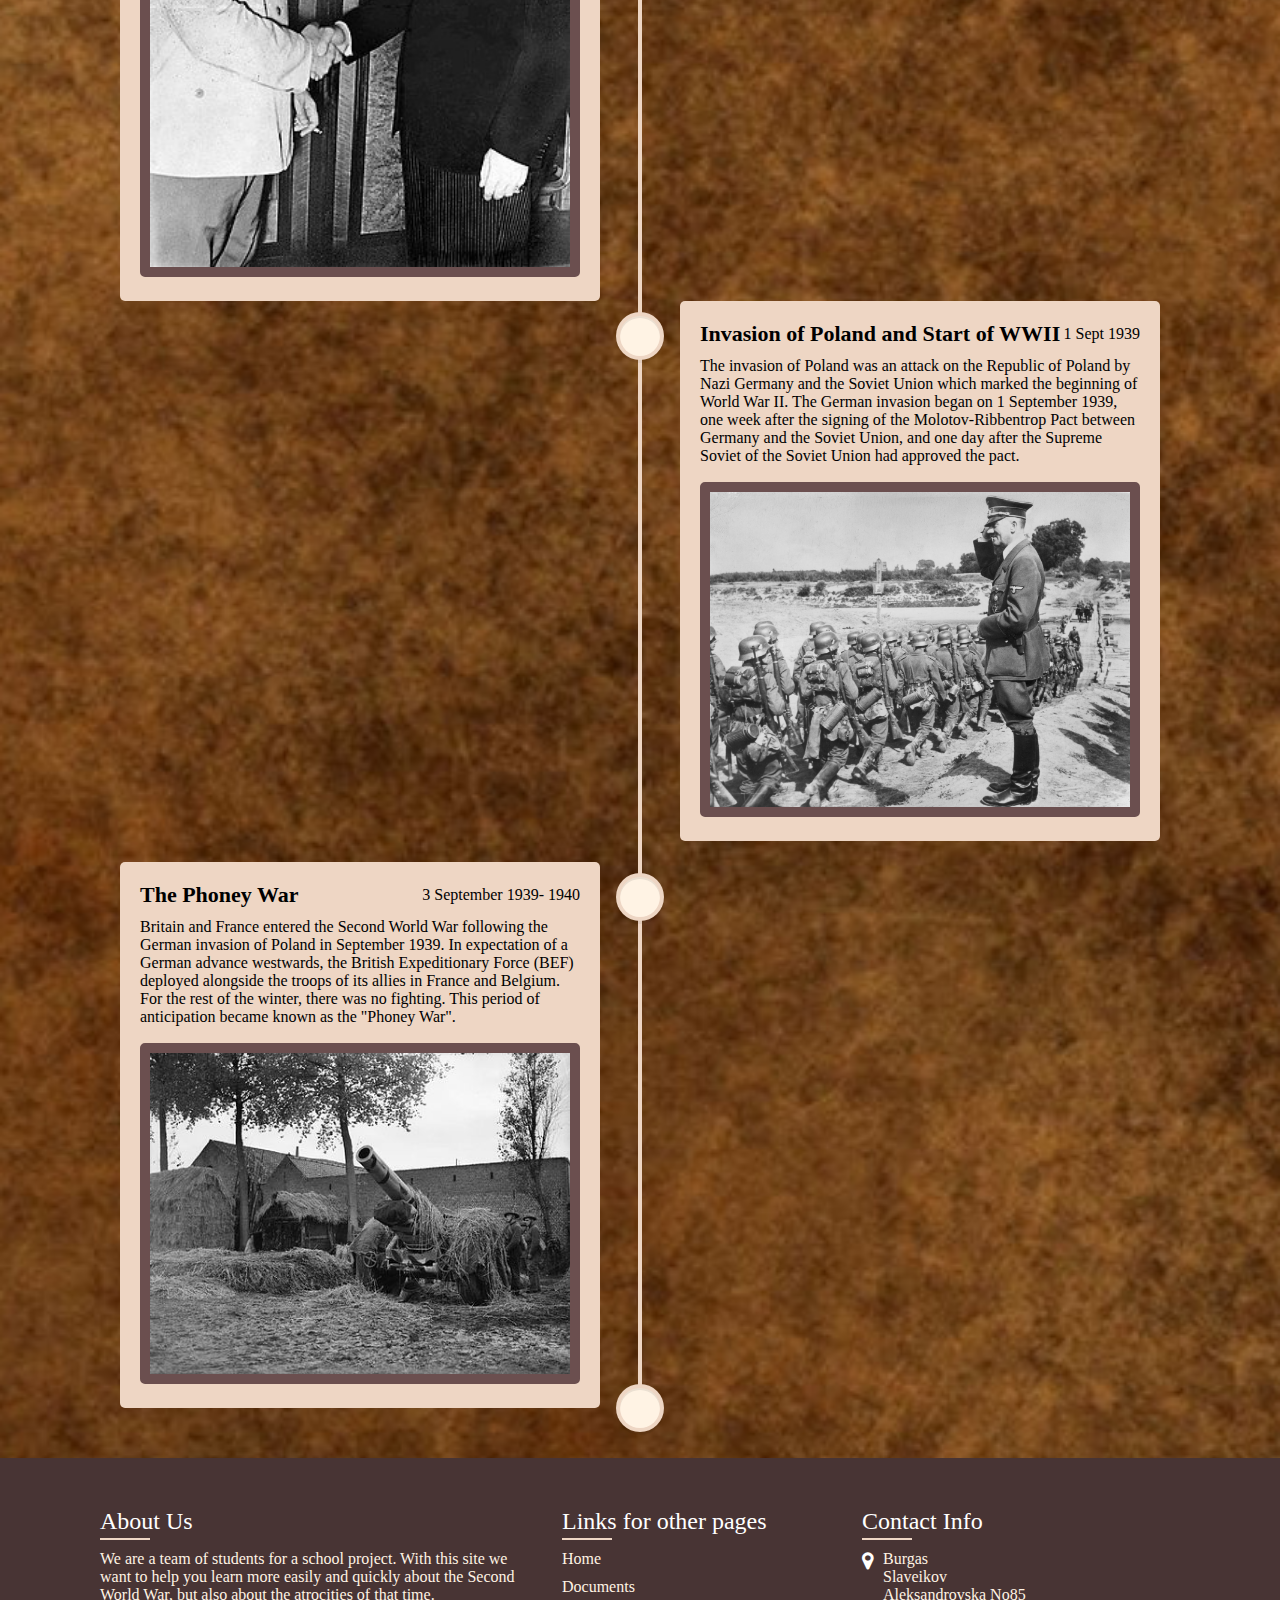
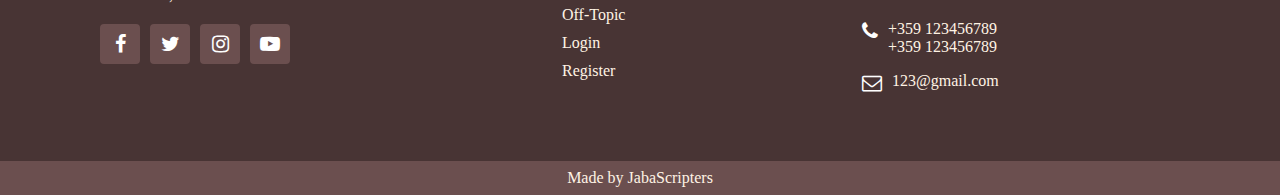
==== commit e1bfce6e: "Add Documents" ====
--- a/Pages/documents.html
+++ b/Pages/documents.html
@@ -50,8 +50,6 @@
 
     </header>
 
-    
-
     <div class="wrapper">
 
       <div class="center-line">
@@ -61,6 +59,36 @@
       </div>
 
       <div class="row childOne">
+
+        <section>
+
+          <i class="icon fas fa-map-marker-alt"></i>
+
+          <div class="details">
+
+            <span class="title">Japanese invasion of Manchuria</span>
+            <span>18 September 1931</span>
+              
+          </div>
+
+            <p>
+
+              The Japanese invasion of Manchuria began on 18 September 1931, when
+              the Kwantung Army of the Empire of Japan invaded Manchuria immediately
+              following the Mukden Incident. At the war's end in February 1932, the
+              Japanese established the puppet state of Manchukuo. Their occupation
+              lasted until the success of the Soviet Union and Mongolia with the
+              Manchurian Strategic Offensive Operation in mid-August 1945.
+            
+            </p>
+
+          <img src="../images/Documents/manchuria.jpg">
+
+        </section>
+
+      </div>
+
+      <div class="row childTwo">
 
         <section>
 
@@ -89,7 +117,7 @@
 
       </div>
 
-      <div class="row childTwo">
+      <div class="row childOne">
 
         <section>
 
@@ -117,7 +145,7 @@
           
       </div>
 
-      <div class="row childOne">
+      <div class="row childTwo">
 
         <section>
 
@@ -146,7 +174,7 @@
 
       </div>
 
-      <div class="row childTwo">
+      <div class="row childOne">
 
         <section>
 
@@ -175,7 +203,7 @@
 
       </div>
 
-      <div class="row childOne">
+      <div class="row childTwo">
           
         <section>
 
@@ -202,7 +230,7 @@
 
       </div>
 
-      <div class="row childTwo">
+      <div class="row childOne">
 
         <section>
 
@@ -230,7 +258,7 @@
 
       </div>
 
-      <div class="row childOne">
+      <div class="row childTwo">
 
         <section>
 
@@ -258,7 +286,7 @@
 
       </div>
 
-      <div class="row childTwo">
+      <div class="row childOne">
 
         <section>
 
@@ -286,7 +314,7 @@
 
       </div>
 
-      <div class="row childOne">
+      <div class="row childTwo">
 
         <section>
 
@@ -317,6 +345,34 @@
 
       </div>
 
+      <div class="row childOne">
+
+        <section>
+
+          <i class="icon fas fa-map-marker-alt"></i>
+
+          <div class="details">
+
+            <span class="title">The Phoney War</span>
+            <span>3 September 1939- 1940</span>
+              
+          </div>
+
+            <p>
+
+              Britain and France entered the Second World War following the German invasion of Poland in 
+              September 1939. In expectation of a German advance westwards, the British Expeditionary Force
+              (BEF) deployed alongside the troops of its allies in France and Belgium. For the rest of the winter,
+              there was no fighting. This period of anticipation became known as the "Phoney War". 
+            
+            </p>
+
+          <img src="../images/Documents/phoneywar.jpg">
+
+        </section>
+
+      </div>
+
     </div>
 
     <footer> 
--- a/Styles/css/documents.css
+++ b/Styles/css/documents.css
@@ -52,6 +52,7 @@
   -webkit-box-pack: start;
       -ms-flex-pack: start;
           justify-content: flex-start;
+  padding-top: 2%;
 }
 
 .wrapper .childTwo {
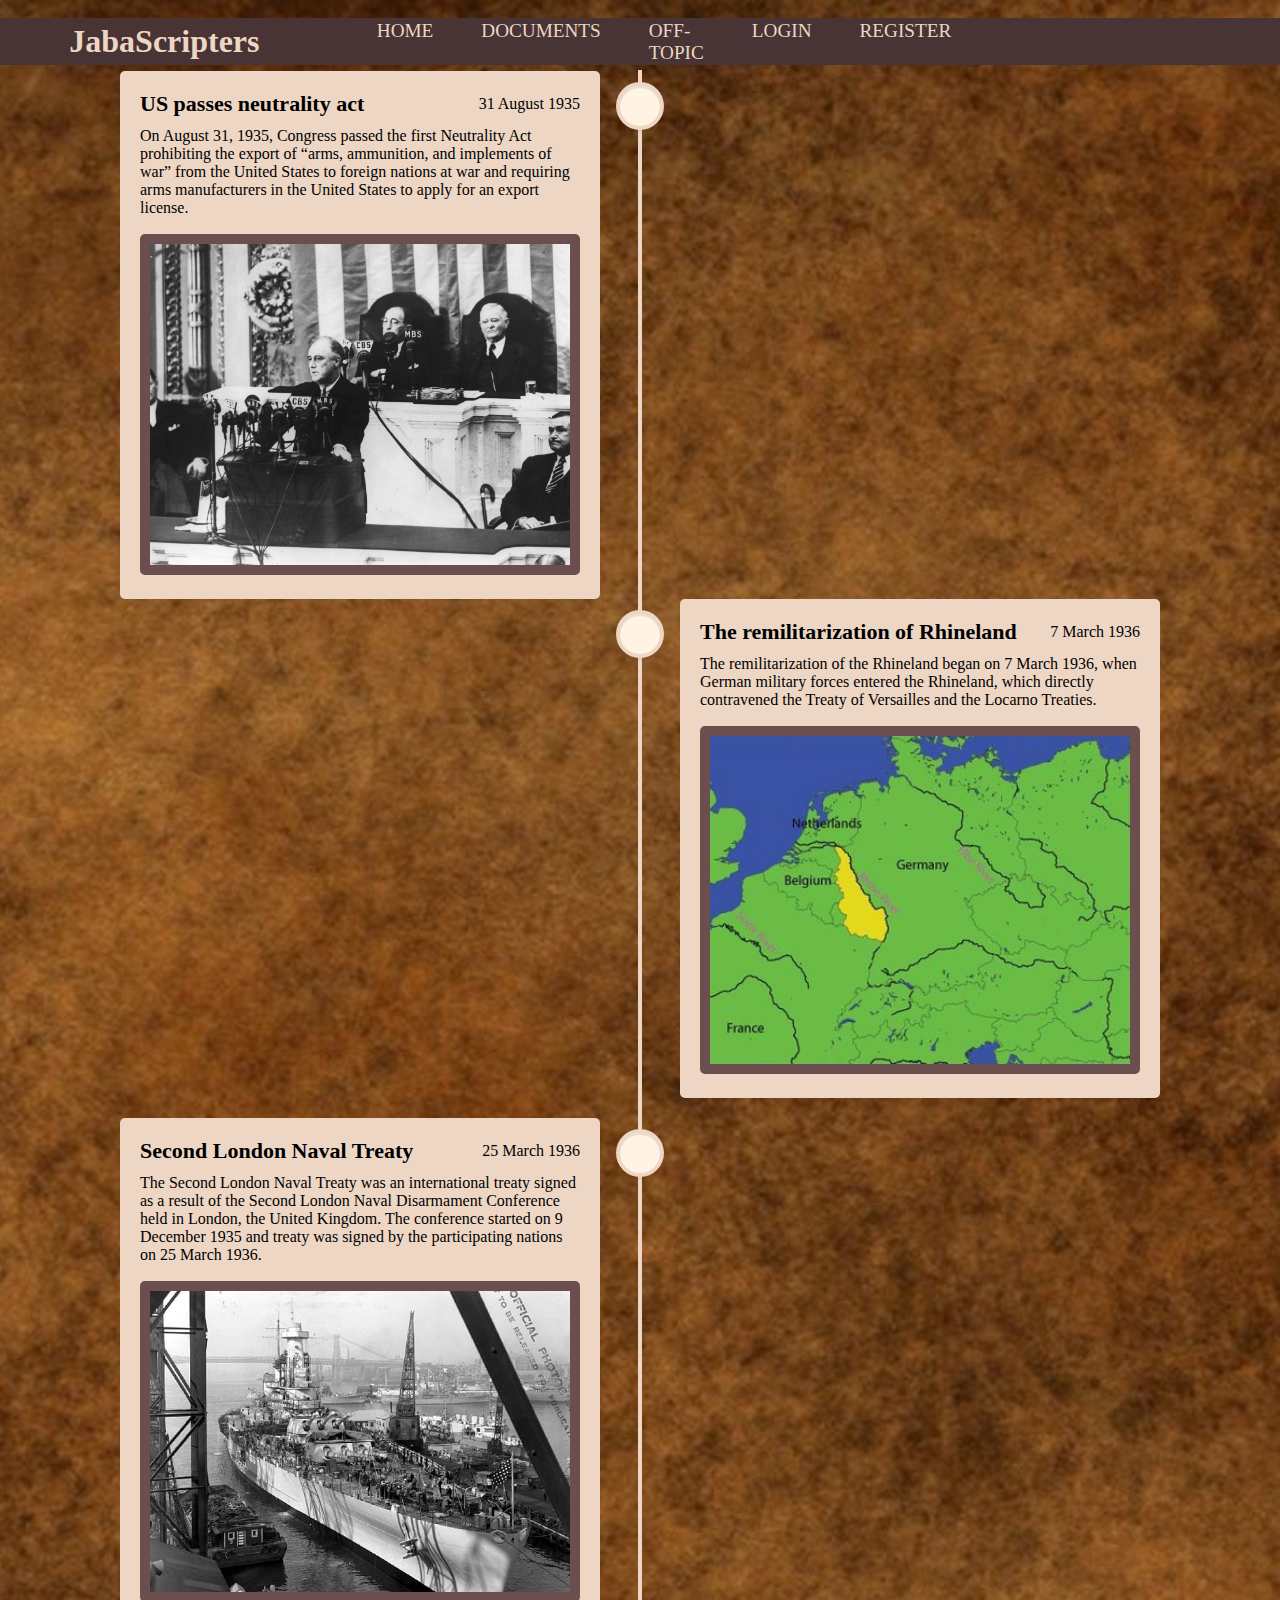
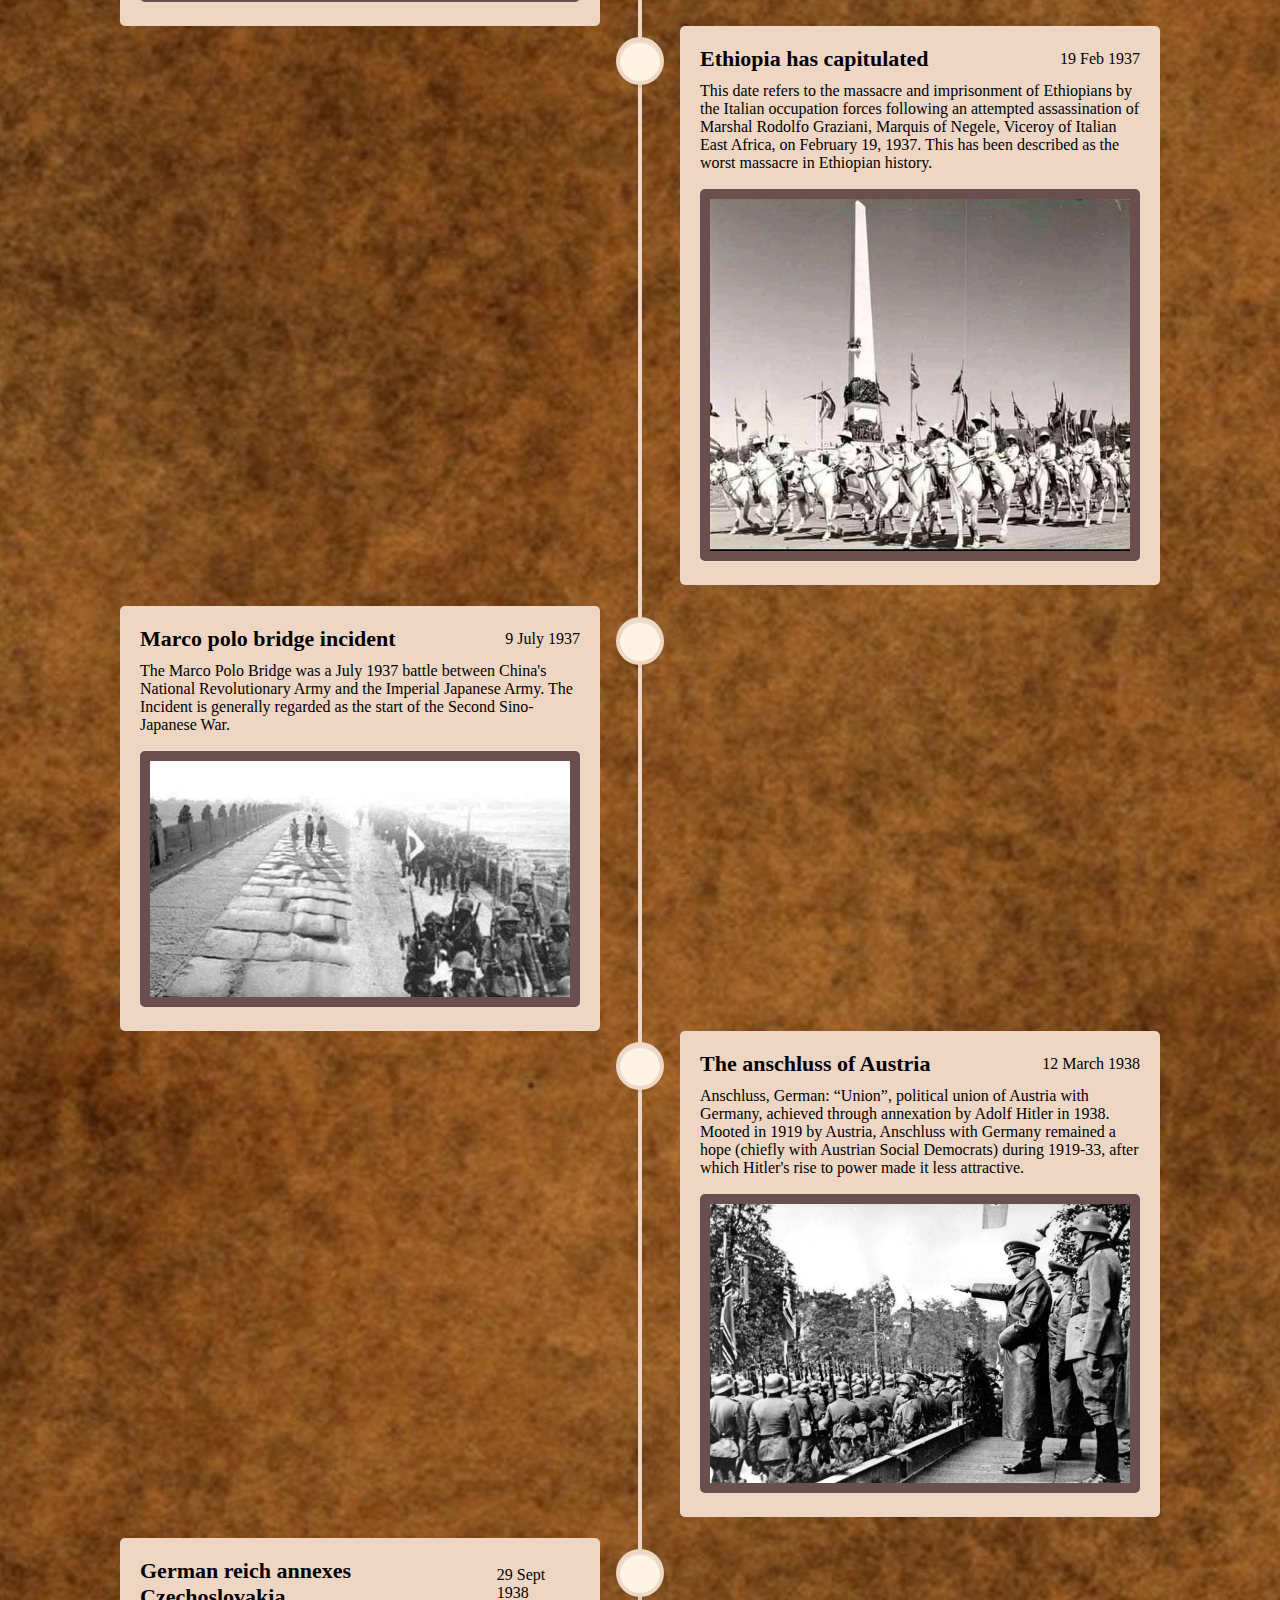
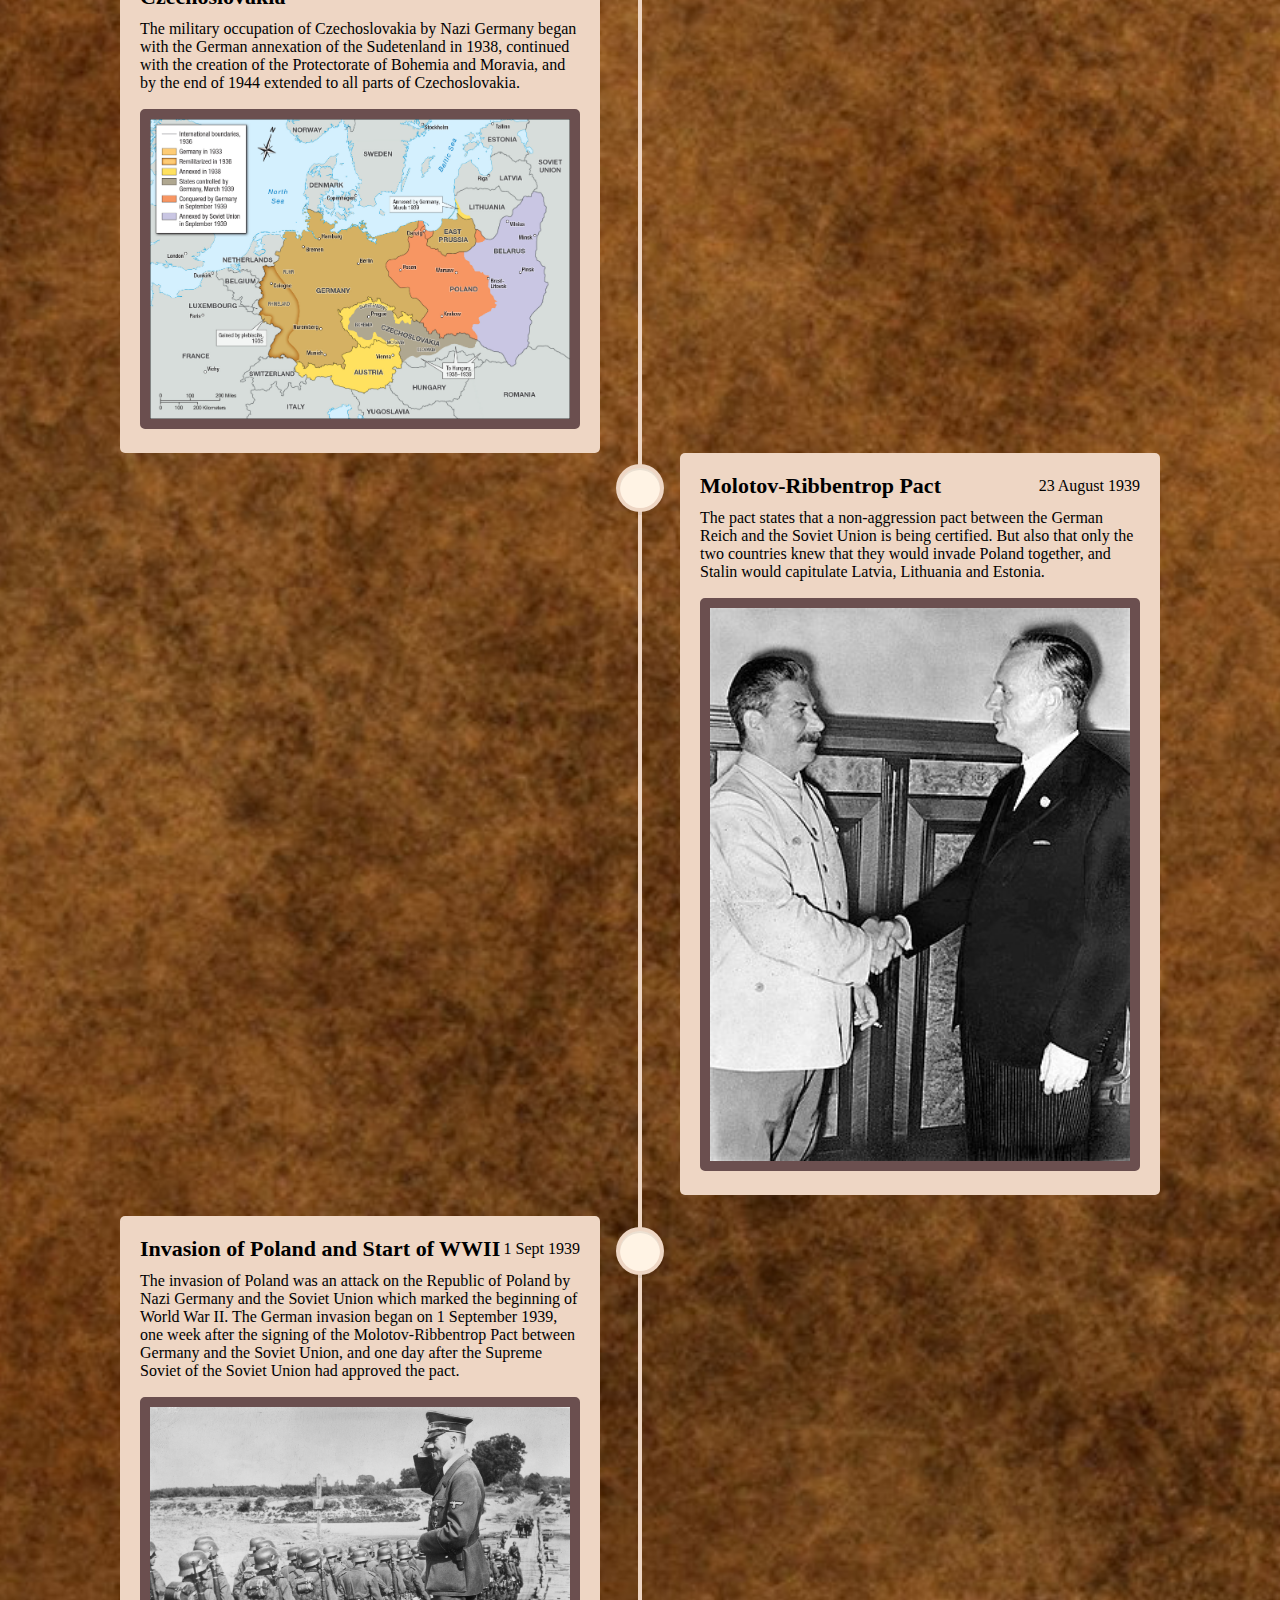
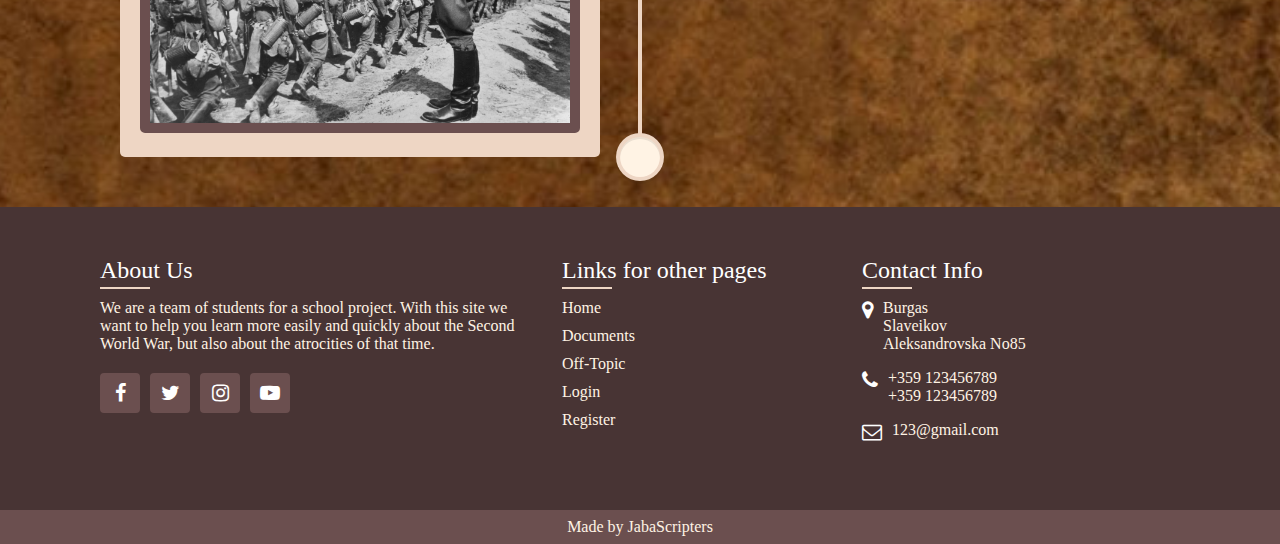
==== commit e48f1b33: "Add coments on html files" ====
--- a/Pages/documents.html
+++ b/Pages/documents.html
@@ -21,6 +21,7 @@
 
   <body>
 
+    <!--navbar-->
     <header>
 
       <h1 class="logo">JabaScripters</h1>
@@ -50,6 +51,8 @@
 
     </header>
 
+    
+
     <div class="wrapper">
 
       <div class="center-line">
@@ -59,36 +62,6 @@
       </div>
 
       <div class="row childOne">
-
-        <section>
-
-          <i class="icon fas fa-map-marker-alt"></i>
-
-          <div class="details">
-
-            <span class="title">Japanese invasion of Manchuria</span>
-            <span>18 September 1931</span>
-              
-          </div>
-
-            <p>
-
-              The Japanese invasion of Manchuria began on 18 September 1931, when
-              the Kwantung Army of the Empire of Japan invaded Manchuria immediately
-              following the Mukden Incident. At the war's end in February 1932, the
-              Japanese established the puppet state of Manchukuo. Their occupation
-              lasted until the success of the Soviet Union and Mongolia with the
-              Manchurian Strategic Offensive Operation in mid-August 1945.
-            
-            </p>
-
-          <img src="../images/Documents/manchuria.jpg">
-
-        </section>
-
-      </div>
-
-      <div class="row childTwo">
 
         <section>
 
@@ -117,7 +90,7 @@
 
       </div>
 
-      <div class="row childOne">
+      <div class="row childTwo">
 
         <section>
 
@@ -145,7 +118,7 @@
           
       </div>
 
-      <div class="row childTwo">
+      <div class="row childOne">
 
         <section>
 
@@ -174,7 +147,7 @@
 
       </div>
 
-      <div class="row childOne">
+      <div class="row childTwo">
 
         <section>
 
@@ -203,7 +176,7 @@
 
       </div>
 
-      <div class="row childTwo">
+      <div class="row childOne">
           
         <section>
 
@@ -230,7 +203,7 @@
 
       </div>
 
-      <div class="row childOne">
+      <div class="row childTwo">
 
         <section>
 
@@ -258,7 +231,7 @@
 
       </div>
 
-      <div class="row childTwo">
+      <div class="row childOne">
 
         <section>
 
@@ -286,7 +259,7 @@
 
       </div>
 
-      <div class="row childOne">
+      <div class="row childTwo">
 
         <section>
 
@@ -314,7 +287,7 @@
 
       </div>
 
-      <div class="row childTwo">
+      <div class="row childOne">
 
         <section>
 
@@ -345,34 +318,6 @@
 
       </div>
 
-      <div class="row childOne">
-
-        <section>
-
-          <i class="icon fas fa-map-marker-alt"></i>
-
-          <div class="details">
-
-            <span class="title">The Phoney War</span>
-            <span>3 September 1939- 1940</span>
-              
-          </div>
-
-            <p>
-
-              Britain and France entered the Second World War following the German invasion of Poland in 
-              September 1939. In expectation of a German advance westwards, the British Expeditionary Force
-              (BEF) deployed alongside the troops of its allies in France and Belgium. For the rest of the winter,
-              there was no fighting. This period of anticipation became known as the "Phoney War". 
-            
-            </p>
-
-          <img src="../images/Documents/phoneywar.jpg">
-
-        </section>
-
-      </div>
-
     </div>
 
     <footer> 
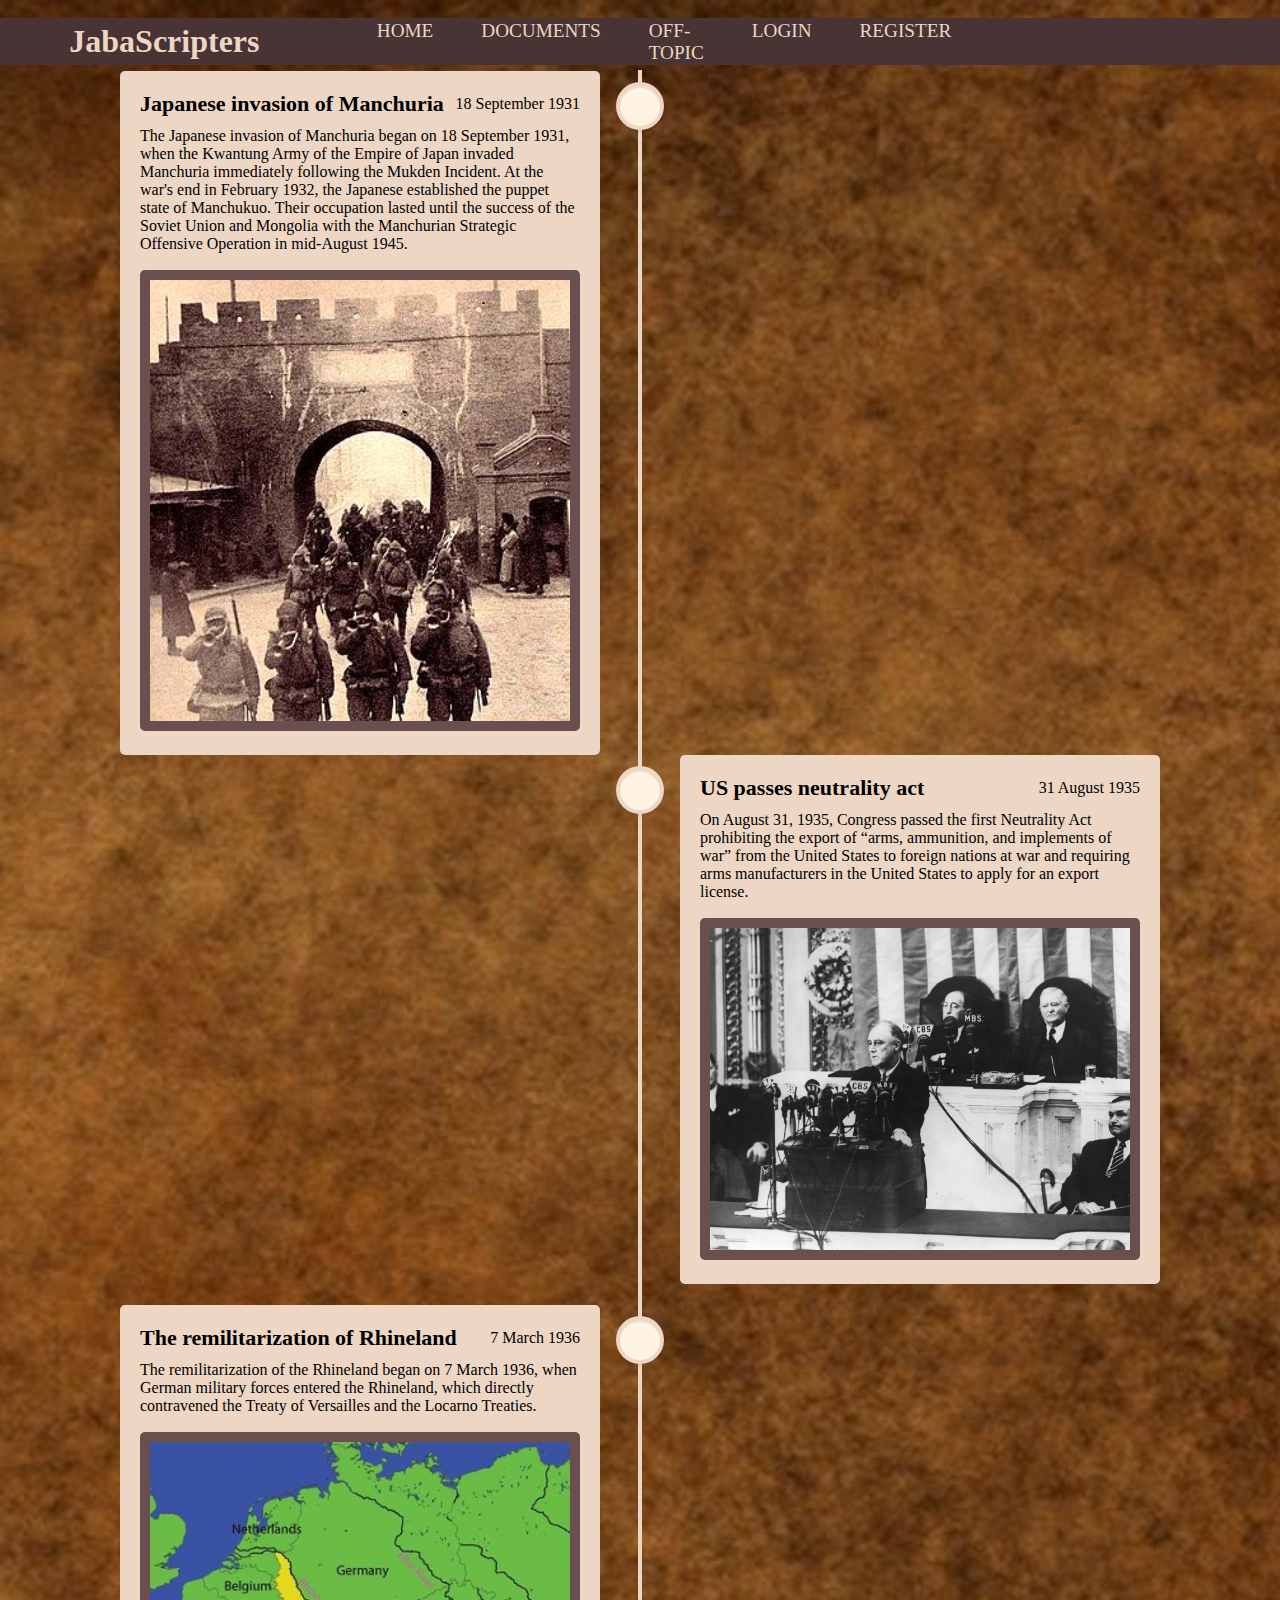
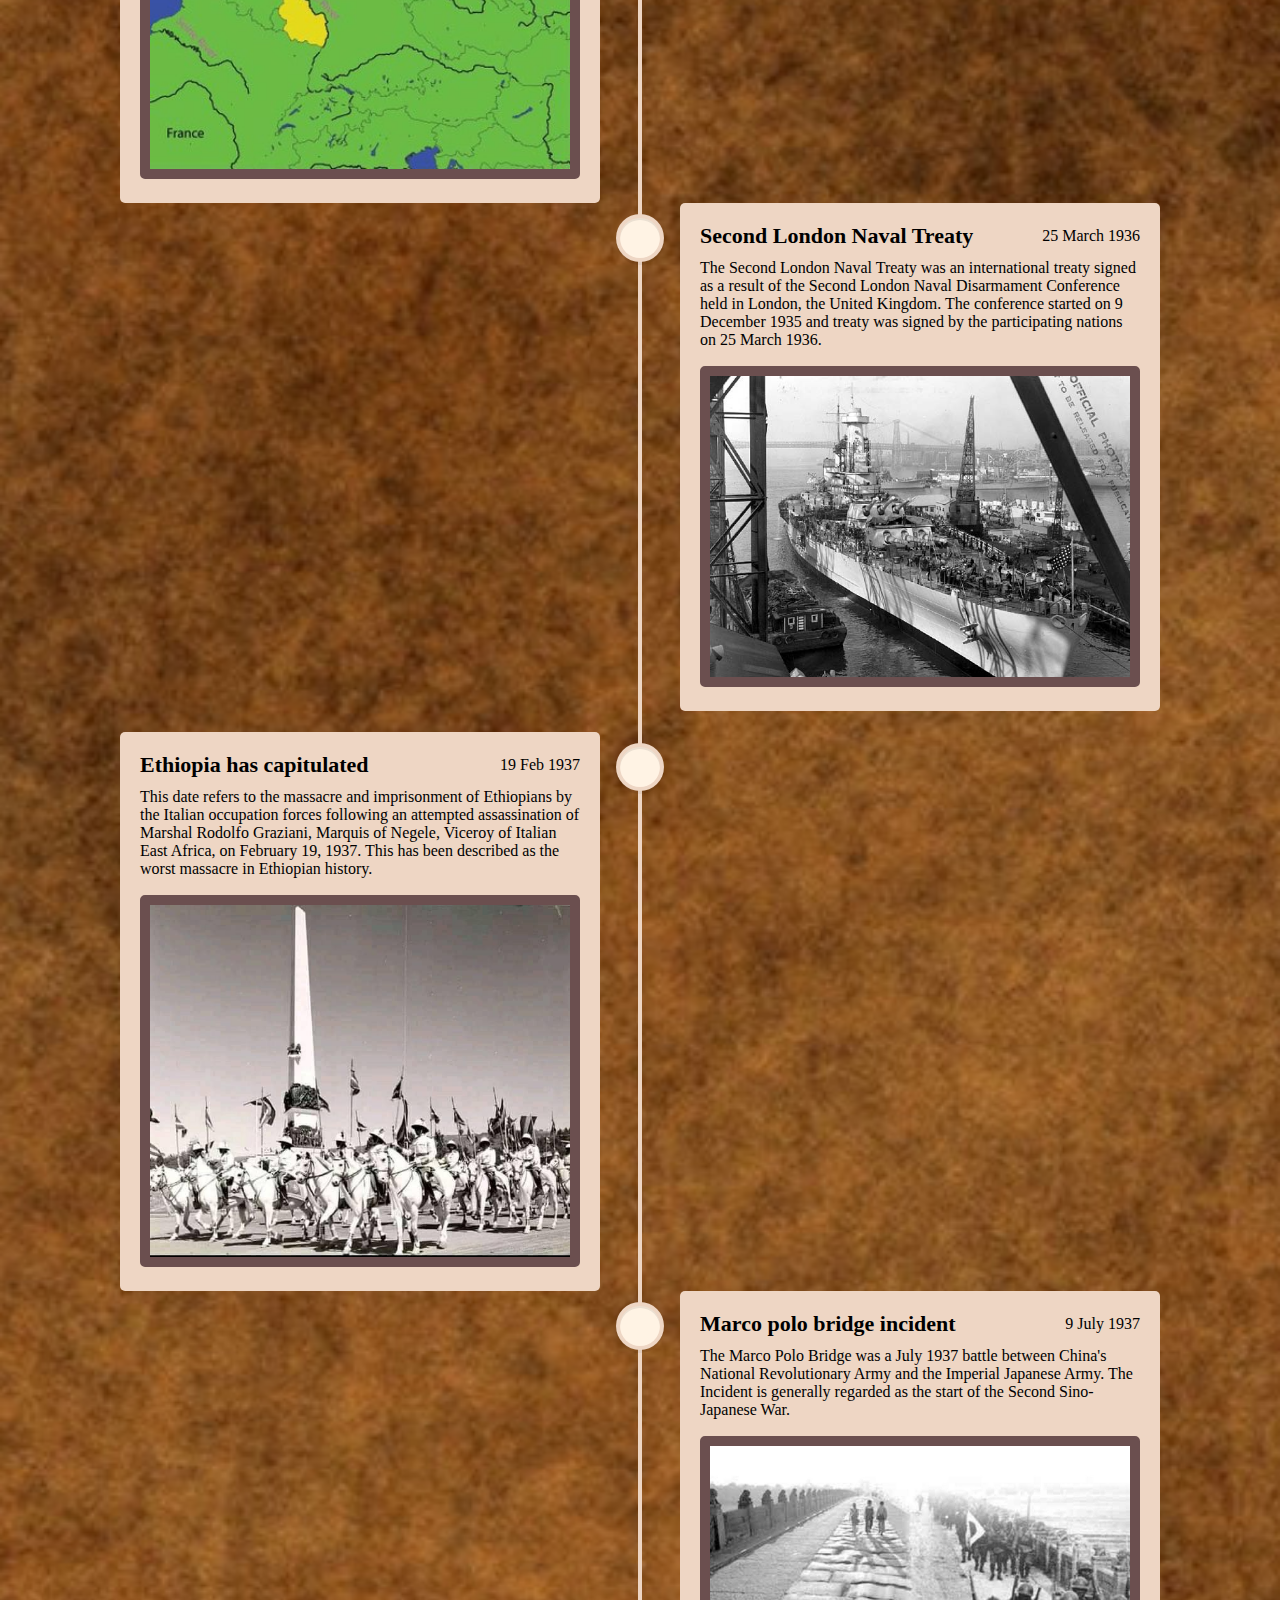
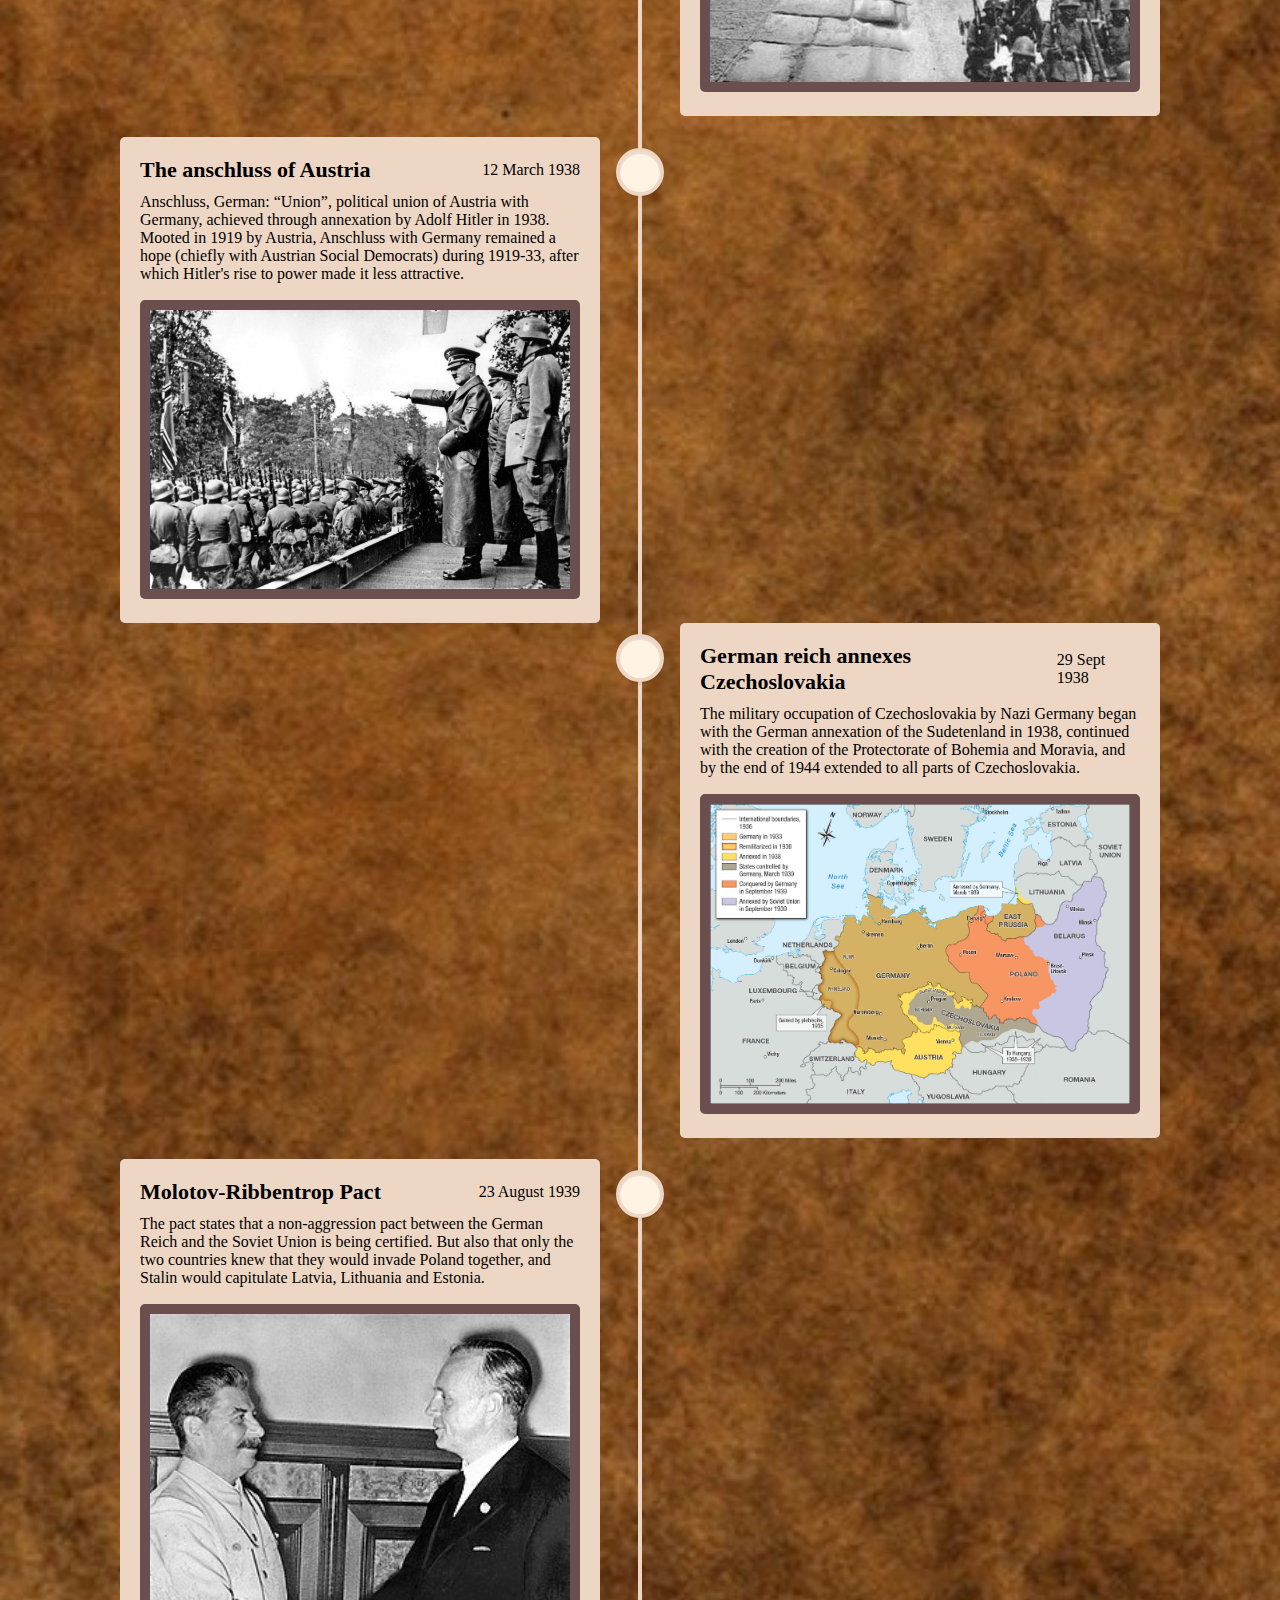
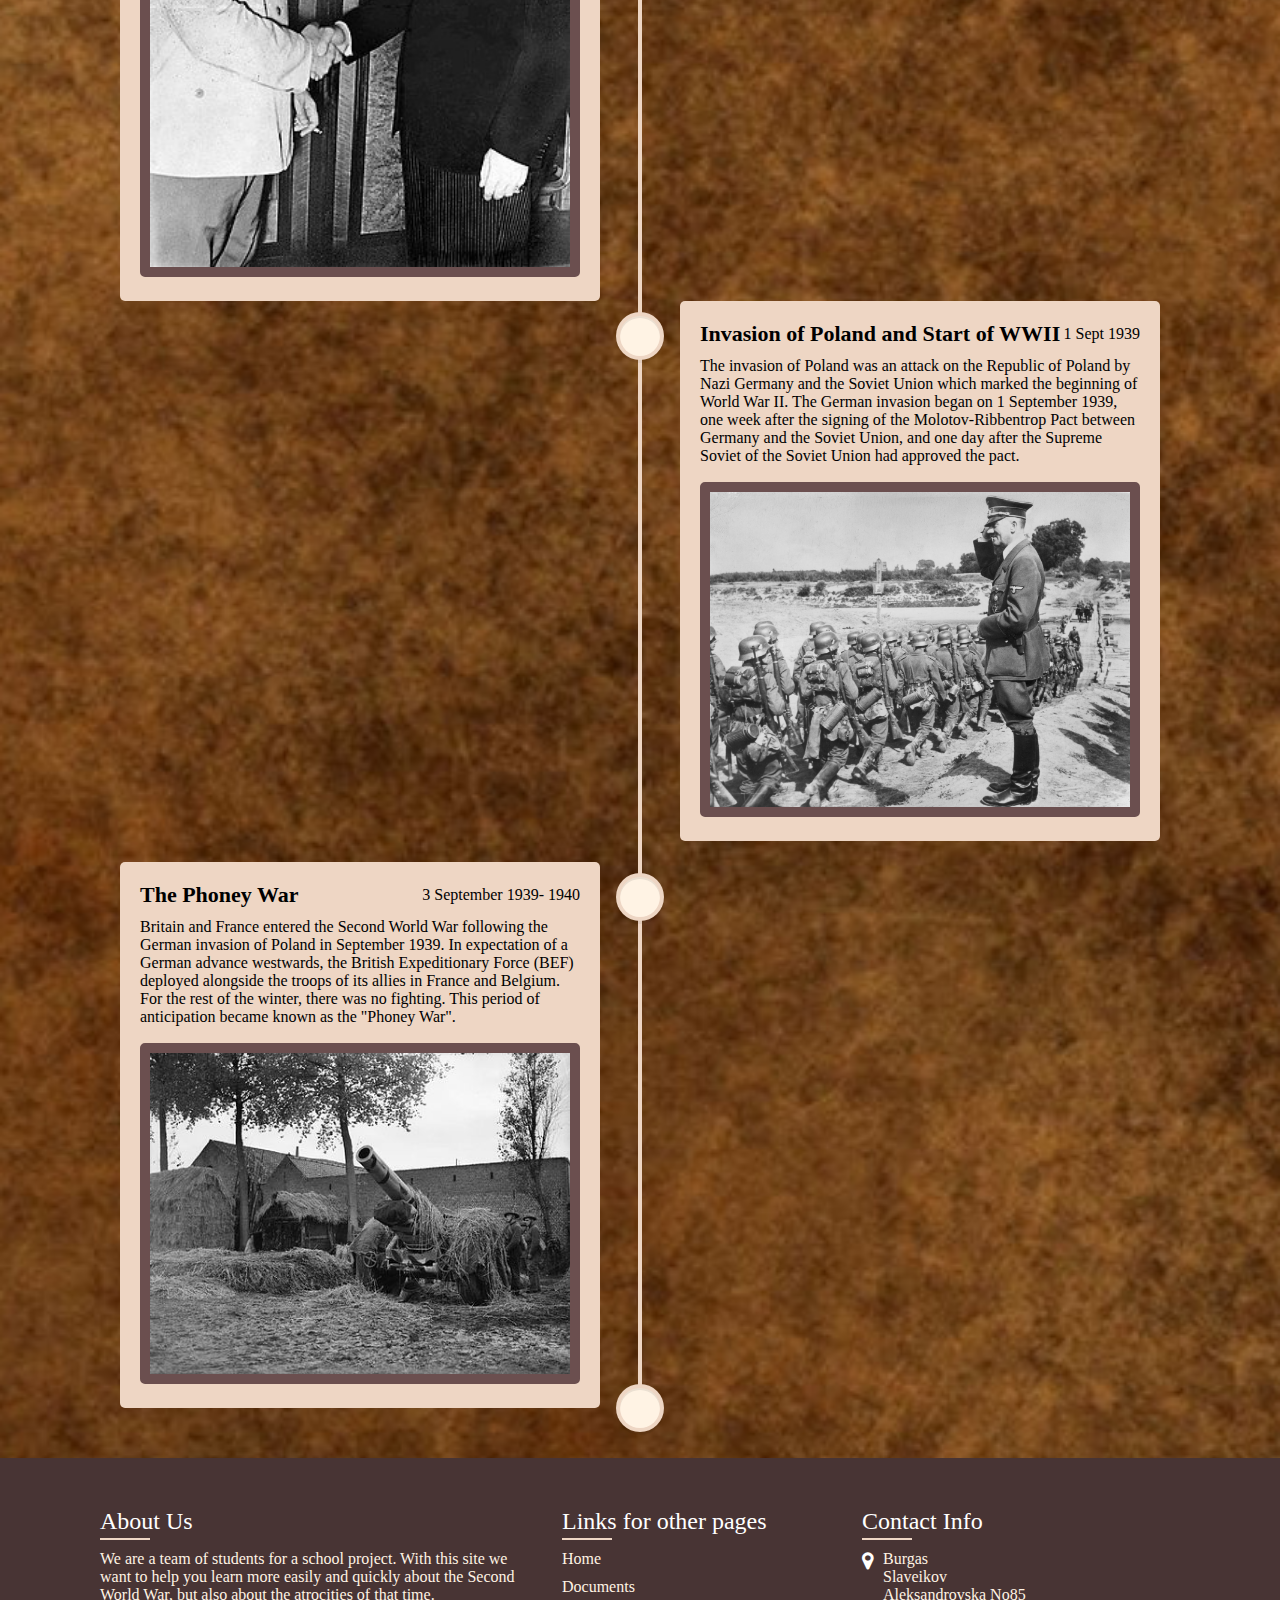
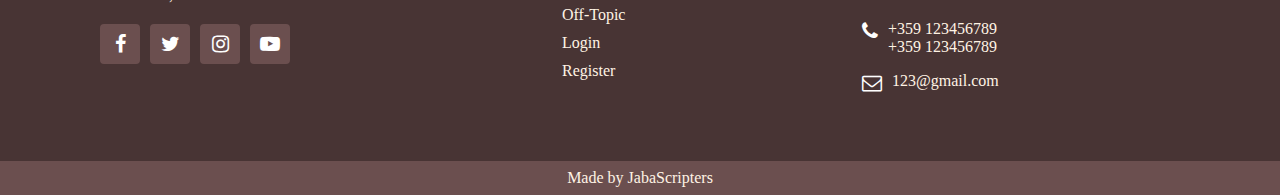
==== commit 0f5c7e7f: "Merge branch 'main' of https://github.com/DNDonchev20/History-Geography-Project" ====
--- a/Pages/documents.html
+++ b/Pages/documents.html
@@ -51,8 +51,6 @@
 
     </header>
 
-    
-
     <div class="wrapper">
 
       <div class="center-line">
@@ -62,6 +60,36 @@
       </div>
 
       <div class="row childOne">
+
+        <section>
+
+          <i class="icon fas fa-map-marker-alt"></i>
+
+          <div class="details">
+
+            <span class="title">Japanese invasion of Manchuria</span>
+            <span>18 September 1931</span>
+              
+          </div>
+
+            <p>
+
+              The Japanese invasion of Manchuria began on 18 September 1931, when
+              the Kwantung Army of the Empire of Japan invaded Manchuria immediately
+              following the Mukden Incident. At the war's end in February 1932, the
+              Japanese established the puppet state of Manchukuo. Their occupation
+              lasted until the success of the Soviet Union and Mongolia with the
+              Manchurian Strategic Offensive Operation in mid-August 1945.
+            
+            </p>
+
+          <img src="../images/Documents/manchuria.jpg">
+
+        </section>
+
+      </div>
+
+      <div class="row childTwo">
 
         <section>
 
@@ -90,7 +118,7 @@
 
       </div>
 
-      <div class="row childTwo">
+      <div class="row childOne">
 
         <section>
 
@@ -118,7 +146,7 @@
           
       </div>
 
-      <div class="row childOne">
+      <div class="row childTwo">
 
         <section>
 
@@ -147,7 +175,7 @@
 
       </div>
 
-      <div class="row childTwo">
+      <div class="row childOne">
 
         <section>
 
@@ -176,7 +204,7 @@
 
       </div>
 
-      <div class="row childOne">
+      <div class="row childTwo">
           
         <section>
 
@@ -203,7 +231,7 @@
 
       </div>
 
-      <div class="row childTwo">
+      <div class="row childOne">
 
         <section>
 
@@ -231,7 +259,7 @@
 
       </div>
 
-      <div class="row childOne">
+      <div class="row childTwo">
 
         <section>
 
@@ -259,7 +287,7 @@
 
       </div>
 
-      <div class="row childTwo">
+      <div class="row childOne">
 
         <section>
 
@@ -287,7 +315,7 @@
 
       </div>
 
-      <div class="row childOne">
+      <div class="row childTwo">
 
         <section>
 
@@ -318,6 +346,34 @@
 
       </div>
 
+      <div class="row childOne">
+
+        <section>
+
+          <i class="icon fas fa-map-marker-alt"></i>
+
+          <div class="details">
+
+            <span class="title">The Phoney War</span>
+            <span>3 September 1939- 1940</span>
+              
+          </div>
+
+            <p>
+
+              Britain and France entered the Second World War following the German invasion of Poland in 
+              September 1939. In expectation of a German advance westwards, the British Expeditionary Force
+              (BEF) deployed alongside the troops of its allies in France and Belgium. For the rest of the winter,
+              there was no fighting. This period of anticipation became known as the "Phoney War". 
+            
+            </p>
+
+          <img src="../images/Documents/phoneywar.jpg">
+
+        </section>
+
+      </div>
+
     </div>
 
     <footer> 
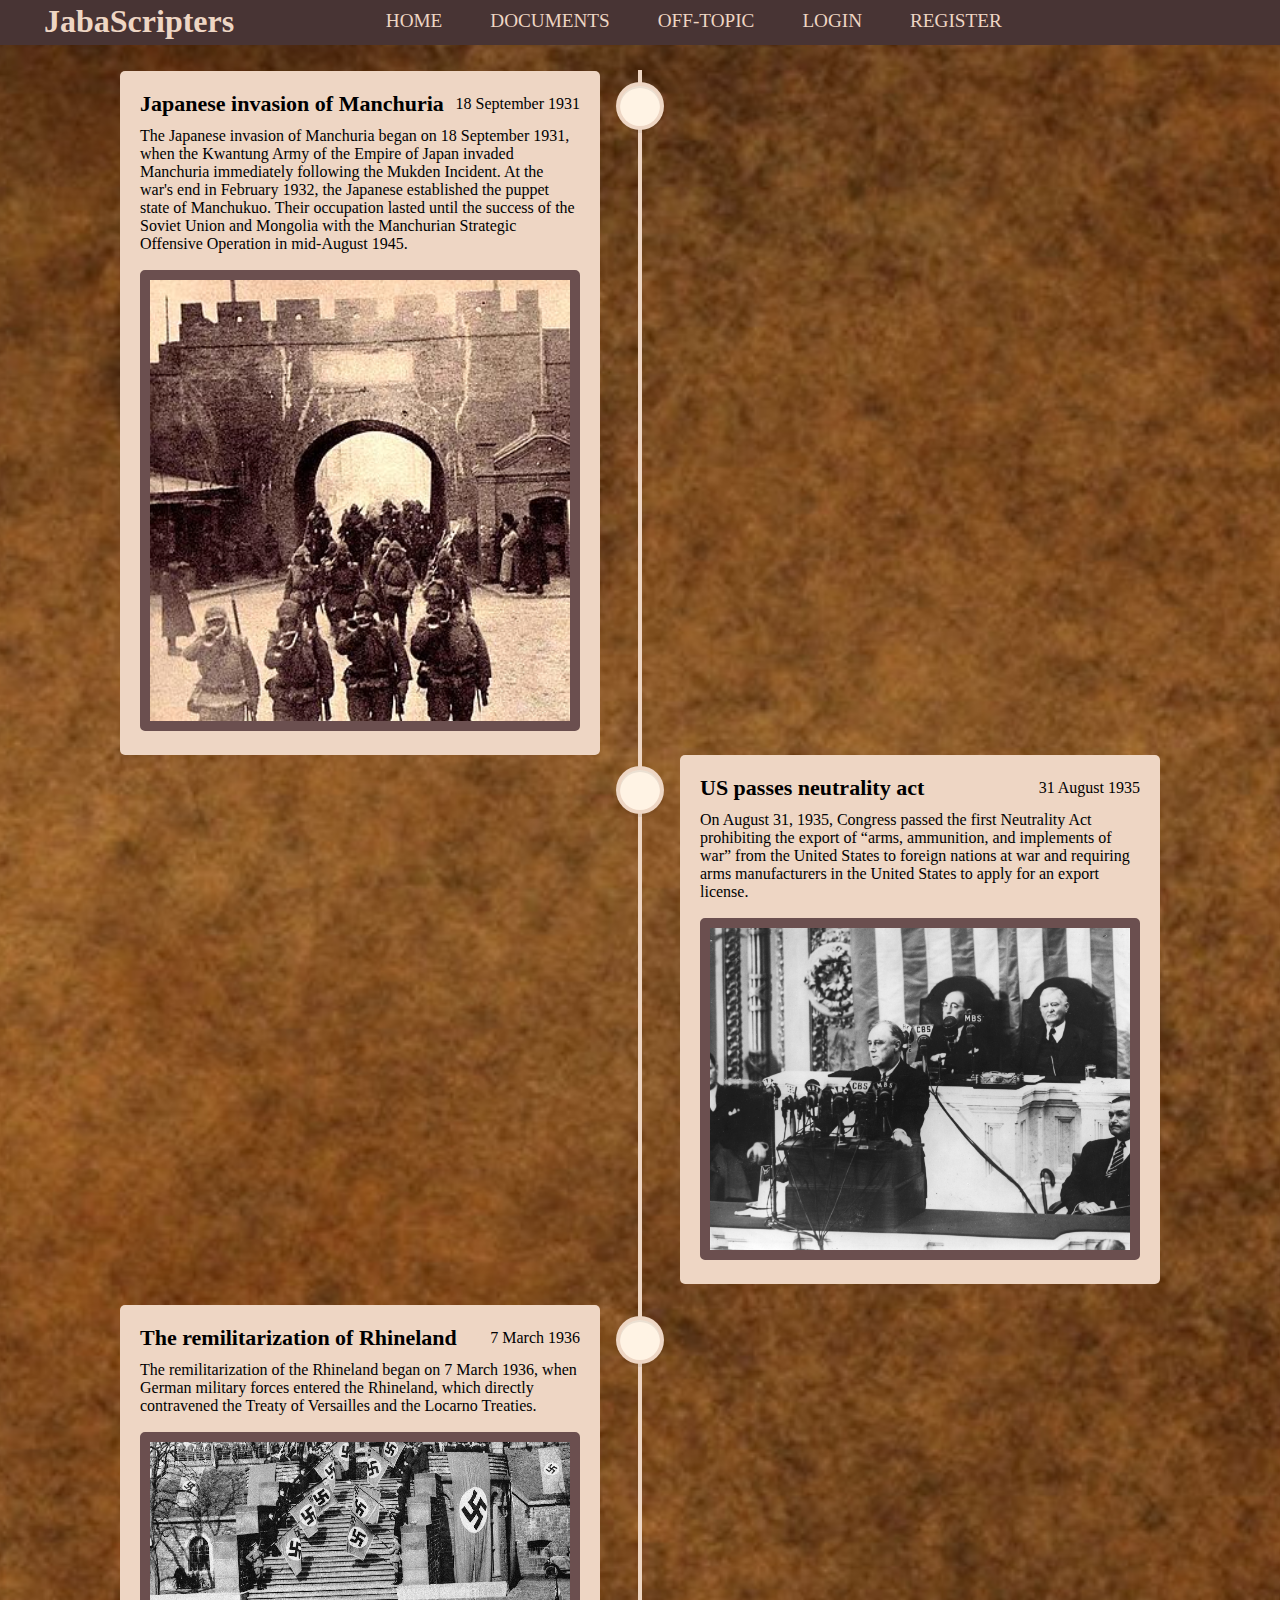
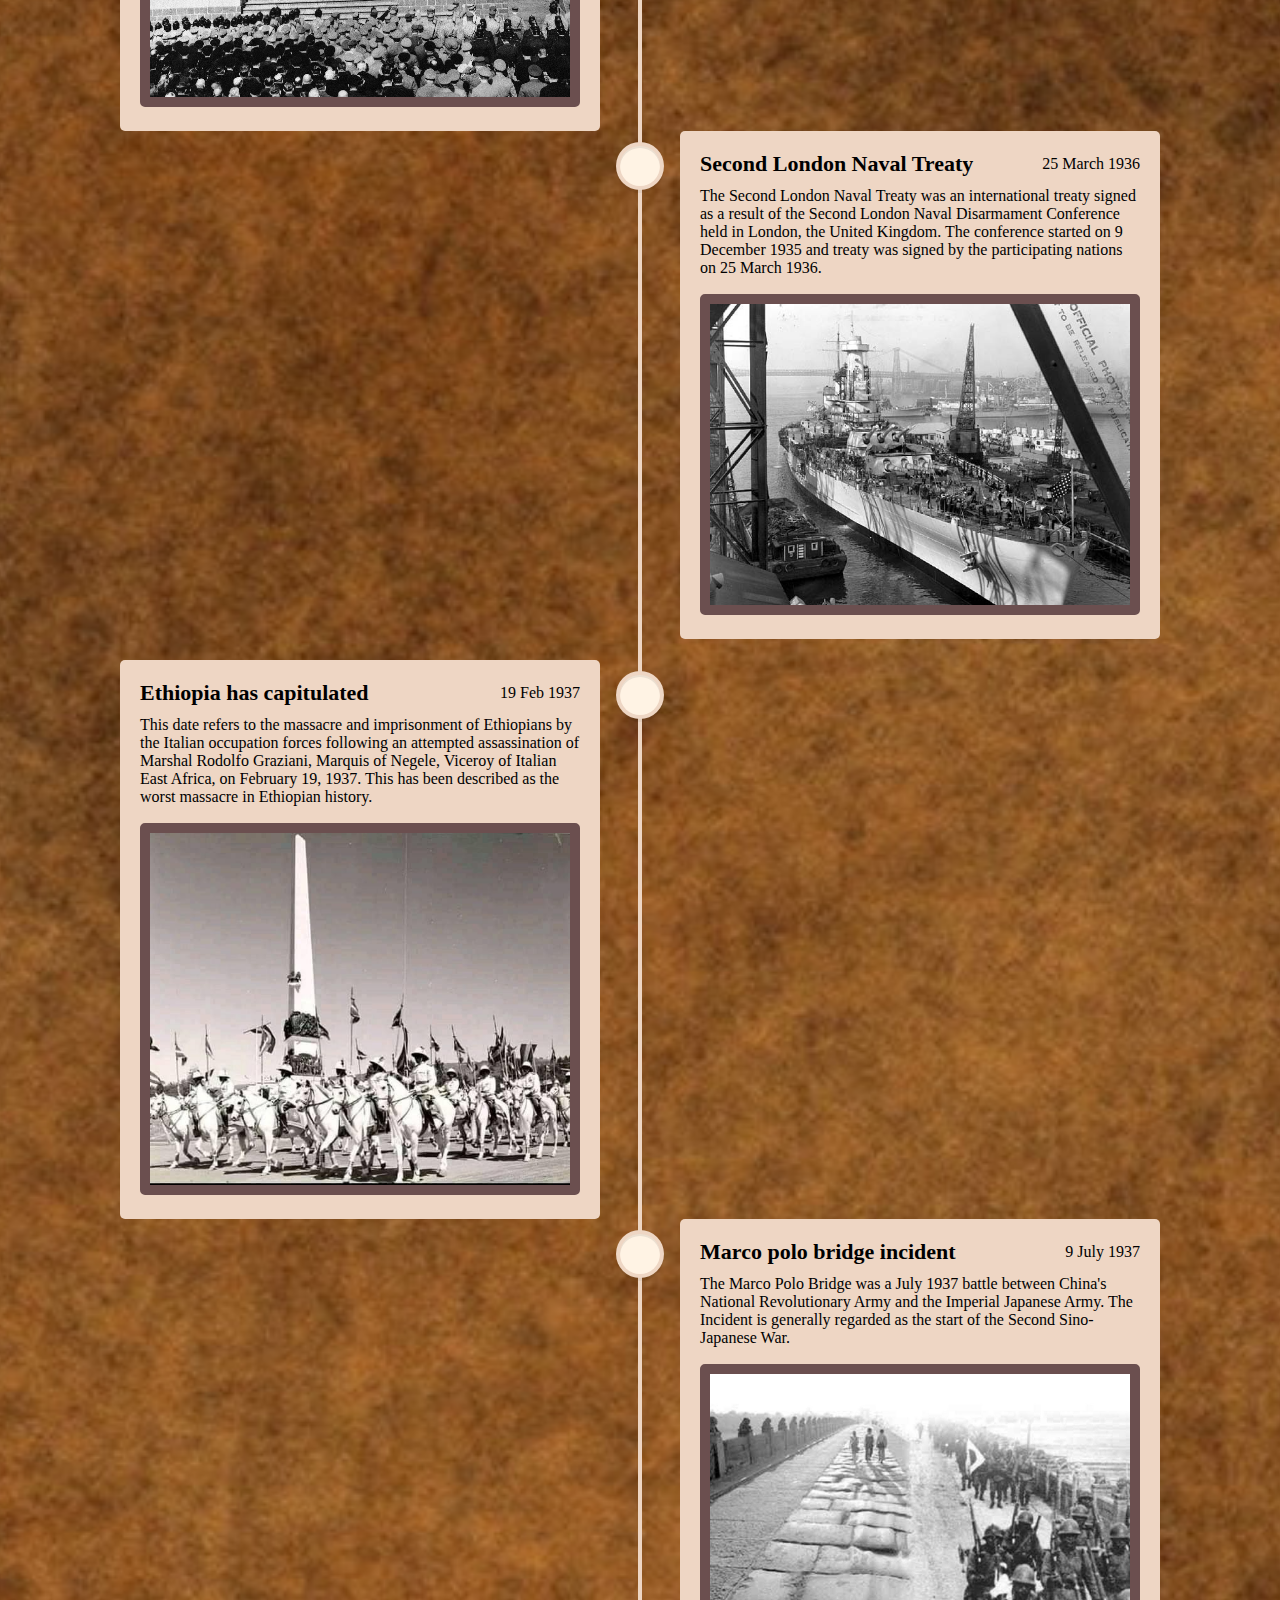
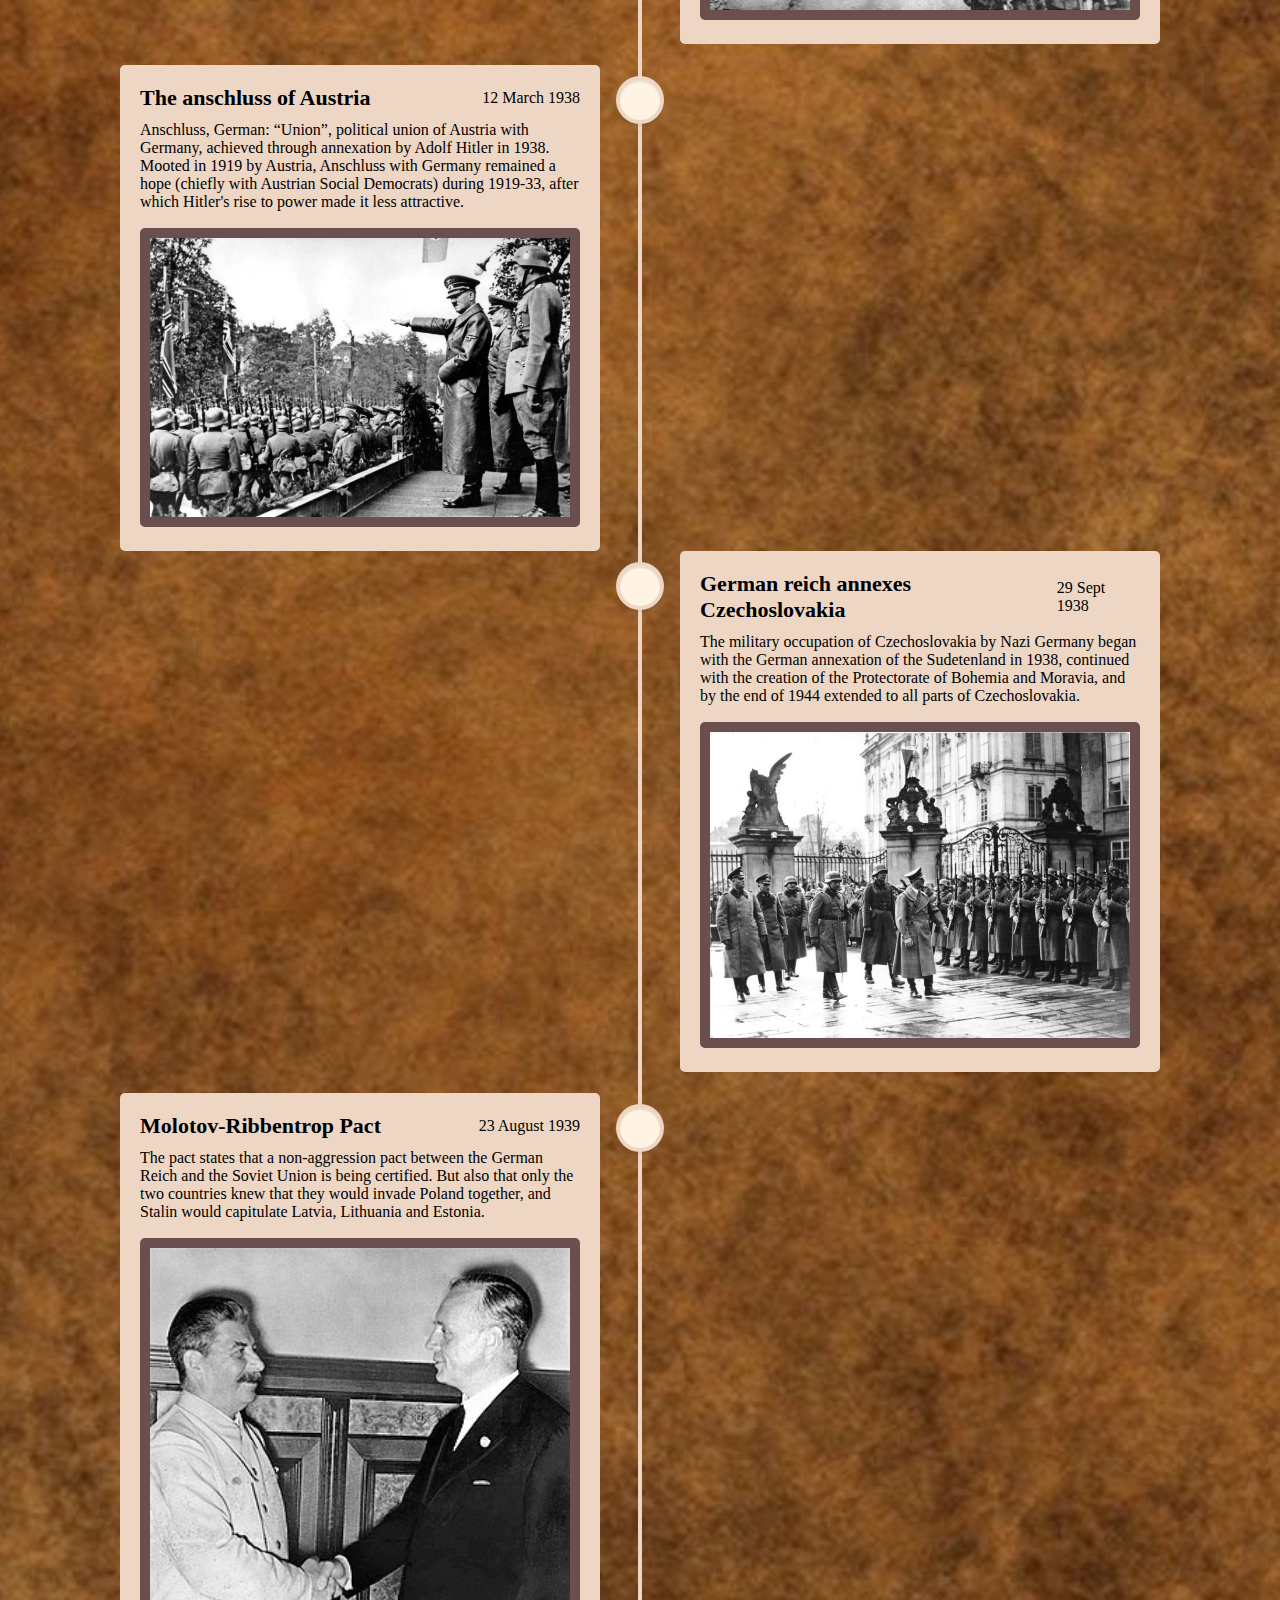
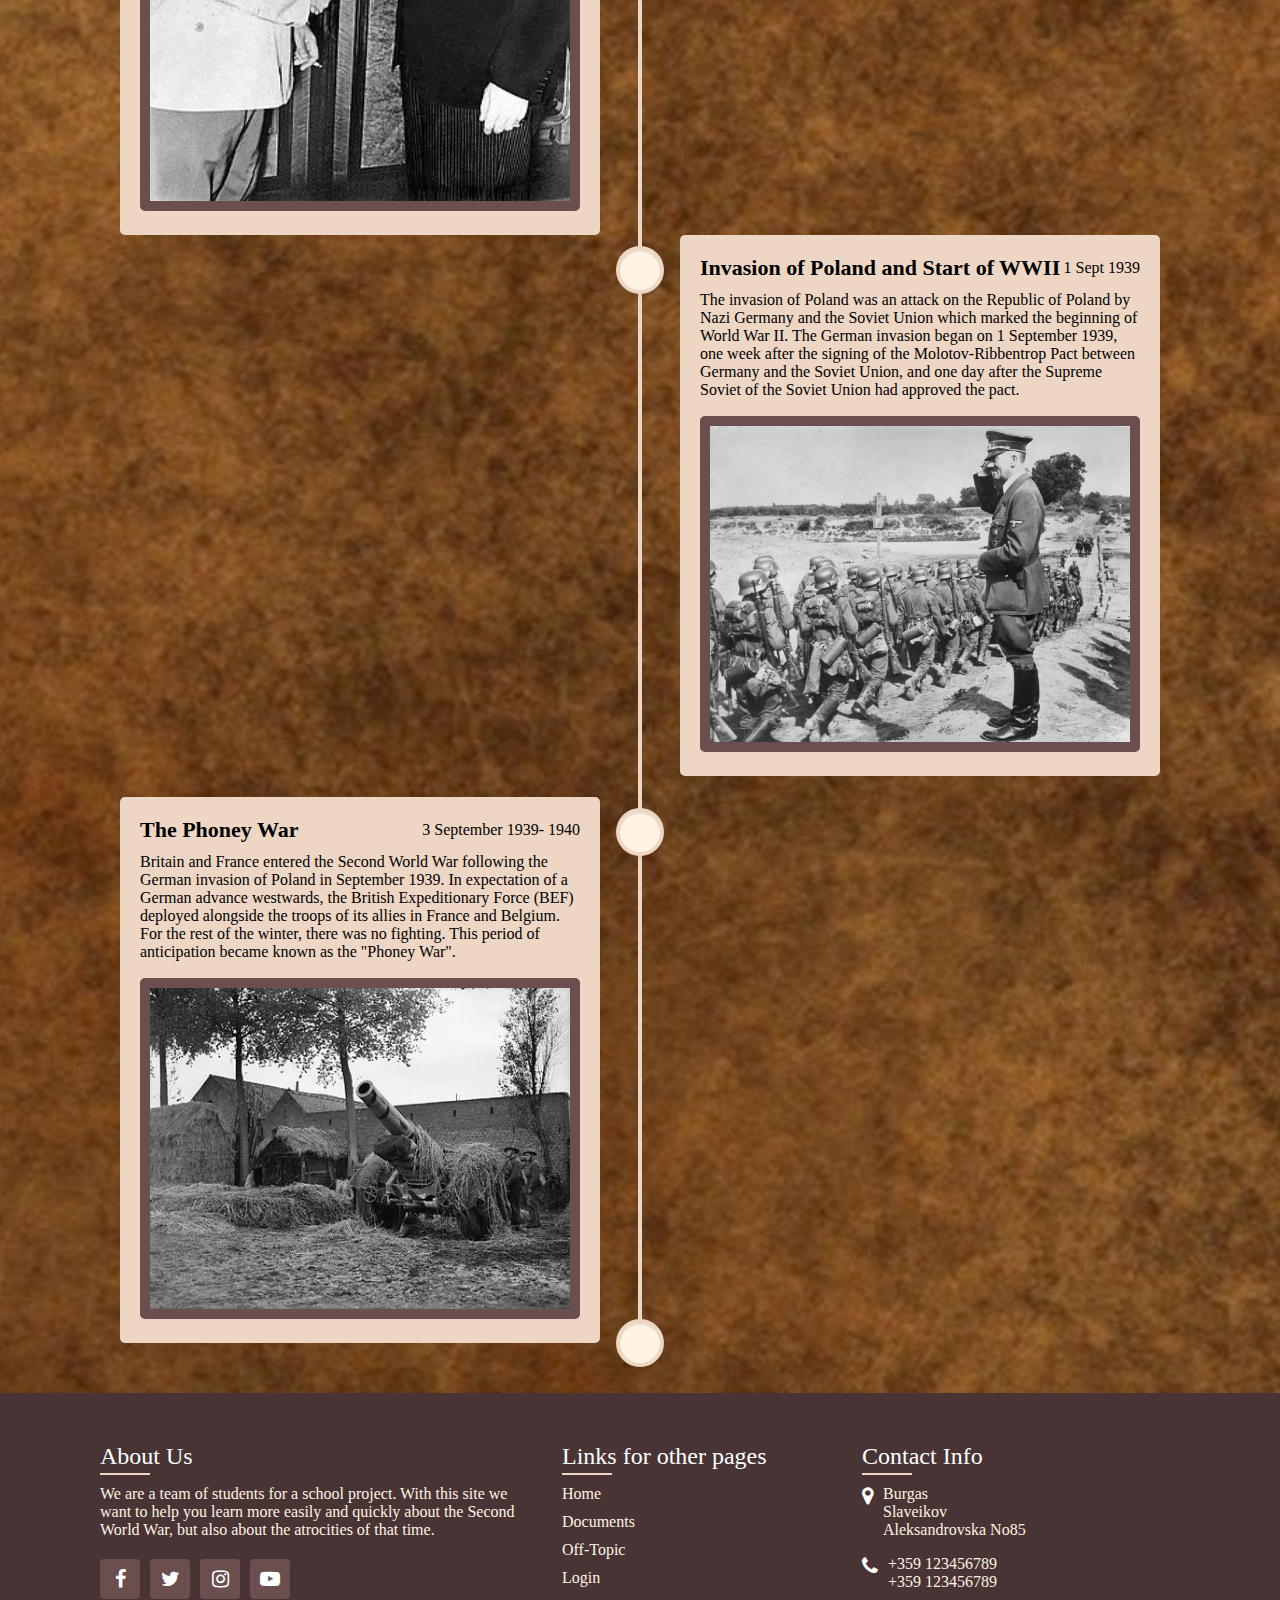
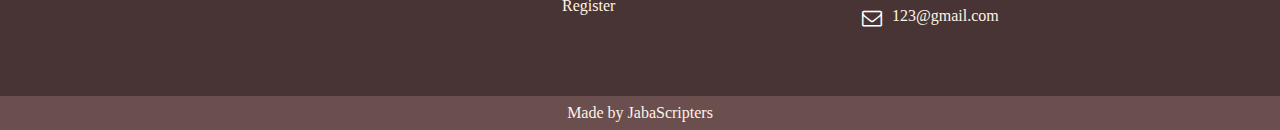
==== commit d835a31c: "Minor Changes" ====
--- a/Pages/documents.html
+++ b/Pages/documents.html
@@ -22,6 +22,7 @@
   <body>
 
     <!--navbar-->
+    
     <header>
 
       <h1 class="logo">JabaScripters</h1>
@@ -51,7 +52,7 @@
 
     </header>
 
-    <div class="wrapper">
+    <div class="container">
 
       <div class="center-line">
 
--- a/Styles/css/documents.css
+++ b/Styles/css/documents.css
@@ -24,14 +24,15 @@
   border-radius: 5px;
 }
 
-.wrapper {
+/*documents styling*/
+.container {
   max-width: 1080px;
   margin: 50px auto;
   padding: 0 20px;
   position: relative;
 }
 
-.wrapper .center-line {
+.container .center-line {
   position: absolute;
   height: 100%;
   width: 4px;
@@ -42,26 +43,26 @@
           transform: translateX(-50%);
 }
 
-.wrapper .row {
+.container .row {
   display: -webkit-box;
   display: -ms-flexbox;
   display: flex;
 }
 
-.wrapper .childOne {
+.container .childOne {
   -webkit-box-pack: start;
       -ms-flex-pack: start;
           justify-content: flex-start;
   padding-top: 2%;
 }
 
-.wrapper .childTwo {
+.container .childTwo {
   -webkit-box-pack: end;
       -ms-flex-pack: end;
           justify-content: flex-end;
 }
 
-.wrapper .row section {
+.container .row section {
   background: #EED6C4;
   border-radius: 5px;
   width: calc(50% - 40px);
@@ -148,16 +149,7 @@
           transform: scale(0.97);
 }
 
-@media screen and (max-width: 800px) {
-  .logo {
-    color: #EED6C4;
-    padding: 5px;
-  }
-  header {
-    margin-top: -7%;
-  }
-}
-
+/*responsive*/
 @media screen and (min-width: 800px) {
   .nav-toggle-label {
     display: none;
@@ -231,14 +223,163 @@
   }
 }
 
+@media screen and (max-width: 1760px) {
+  header {
+    margin-top: -3.1%;
+    -ms-grid-columns: 1fr auto 1.5fr 1fr;
+        grid-template-columns: 1fr auto 1.5fr 1fr;
+  }
+}
+
+@media screen and (max-width: 1660px) {
+  header {
+    margin-top: -3.4%;
+    -ms-grid-columns: 1fr auto 1.8fr 1fr;
+        grid-template-columns: 1fr auto 1.8fr 1fr;
+  }
+}
+
+@media screen and (max-width: 1480px) {
+  header {
+    margin-top: -3.8%;
+    -ms-grid-columns: 1fr auto 2.4fr 1fr;
+        grid-template-columns: 1fr auto 2.4fr 1fr;
+  }
+}
+
+@media screen and (max-width: 1320px) {
+  header {
+    margin-top: -4.1%;
+    -ms-grid-columns: 1fr auto 2.6fr 1fr;
+        grid-template-columns: 1fr auto 2.6fr 1fr;
+  }
+}
+
+@media screen and (max-width: 1250px) {
+  header {
+    margin-top: -4.3%;
+    -ms-grid-columns: 1fr auto 3fr 1fr;
+        grid-template-columns: 1fr auto 3fr 1fr;
+  }
+}
+
+@media screen and (max-width: 1180px) {
+  header {
+    margin-top: -4.5%;
+    -ms-grid-columns: 1fr auto 4fr 1fr;
+        grid-template-columns: 1fr auto 4fr 1fr;
+  }
+}
+
+@media screen and (max-width: 1120px) {
+  header {
+    margin-top: -5.1%;
+    font-size: 13px;
+    -ms-grid-columns: 1fr auto 4.5fr 1fr;
+        grid-template-columns: 1fr auto 4.5fr 1fr;
+  }
+}
+
+@media screen and (max-width: 1000px) {
+  header {
+    margin-top: -6%;
+    font-size: 8px;
+    -ms-grid-columns: 1fr auto 6.2 1fr;
+        grid-template-columns: 1fr auto 6.2 1fr;
+  }
+  .logo {
+    font-size: 25px;
+  }
+}
+
+@media screen and (max-width: 897px) {
+  header {
+    margin-top: -6%;
+    font-size: 6px;
+    -ms-grid-columns: 1fr auto 7 1fr;
+        grid-template-columns: 1fr auto 7 1fr;
+  }
+  .logo {
+    font-size: 25px;
+  }
+}
+
+@media screen and (max-width: 865px) {
+  header {
+    margin-top: -6.1%;
+    font-size: 4px;
+  }
+  .logo {
+    font-size: 25px;
+  }
+}
+
+@media screen and (max-width: 830px) {
+  header {
+    margin-top: -6.34%;
+    font-size: 2px;
+  }
+  .logo {
+    font-size: 25px;
+  }
+}
+
+@media screen and (max-width: 780px) {
+  header {
+    margin-top: -6.9%;
+  }
+}
+
+@media screen and (max-width: 720px) {
+  header {
+    margin-top: -7.8%;
+  }
+}
+
+@media screen and (max-width: 630px) {
+  header {
+    margin-top: -8.4%;
+  }
+}
+
+@media screen and (max-width: 560px) {
+  header {
+    margin-top: -9.2%;
+  }
+}
+
+@media screen and (max-width: 490px) {
+  header {
+    margin-top: -12%;
+  }
+}
+
+@media screen and (max-width: 430px) {
+  header {
+    margin-top: -13%;
+  }
+}
+
+@media screen and (max-width: 380px) {
+  header {
+    margin-top: -16%;
+  }
+}
+
+@media screen and (max-width: 300px) {
+  header {
+    margin-top: -18%;
+  }
+}
+
 @media (max-width: 790px) {
-  .wrapper .center-line {
+  .container .center-line {
     left: 40px;
   }
-  .wrapper .row {
+  .container .row {
     margin: 30px 0 3px 60px;
   }
-  .wrapper .row section {
+  .container .row section {
     width: 100%;
   }
   .childOne section::before {
@@ -250,12 +391,12 @@
 }
 
 @media (max-width: 440px) {
-  .wrapper .center-line,
+  .container .center-line,
   .row section::before,
   .row section .icon {
     display: none;
   }
-  .wrapper .row {
+  .container .row {
     margin: 10px 0;
   }
 }
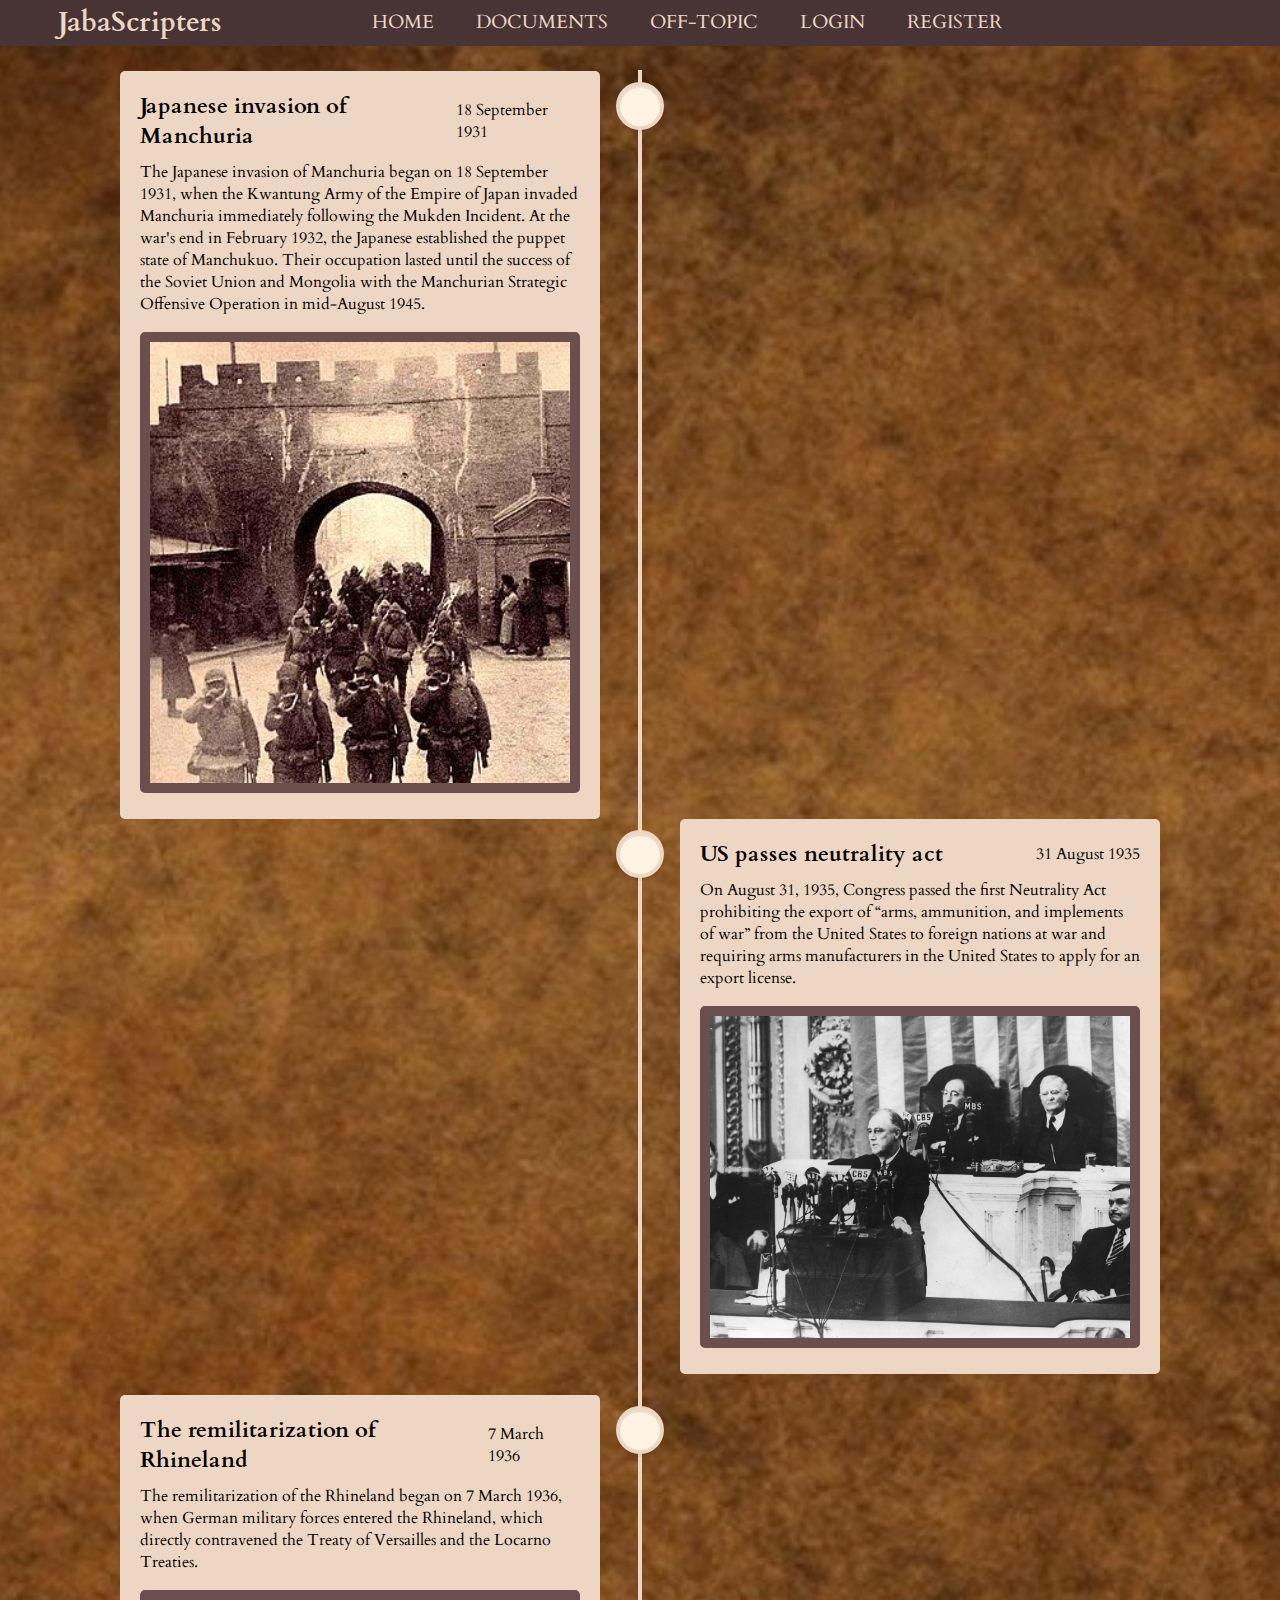
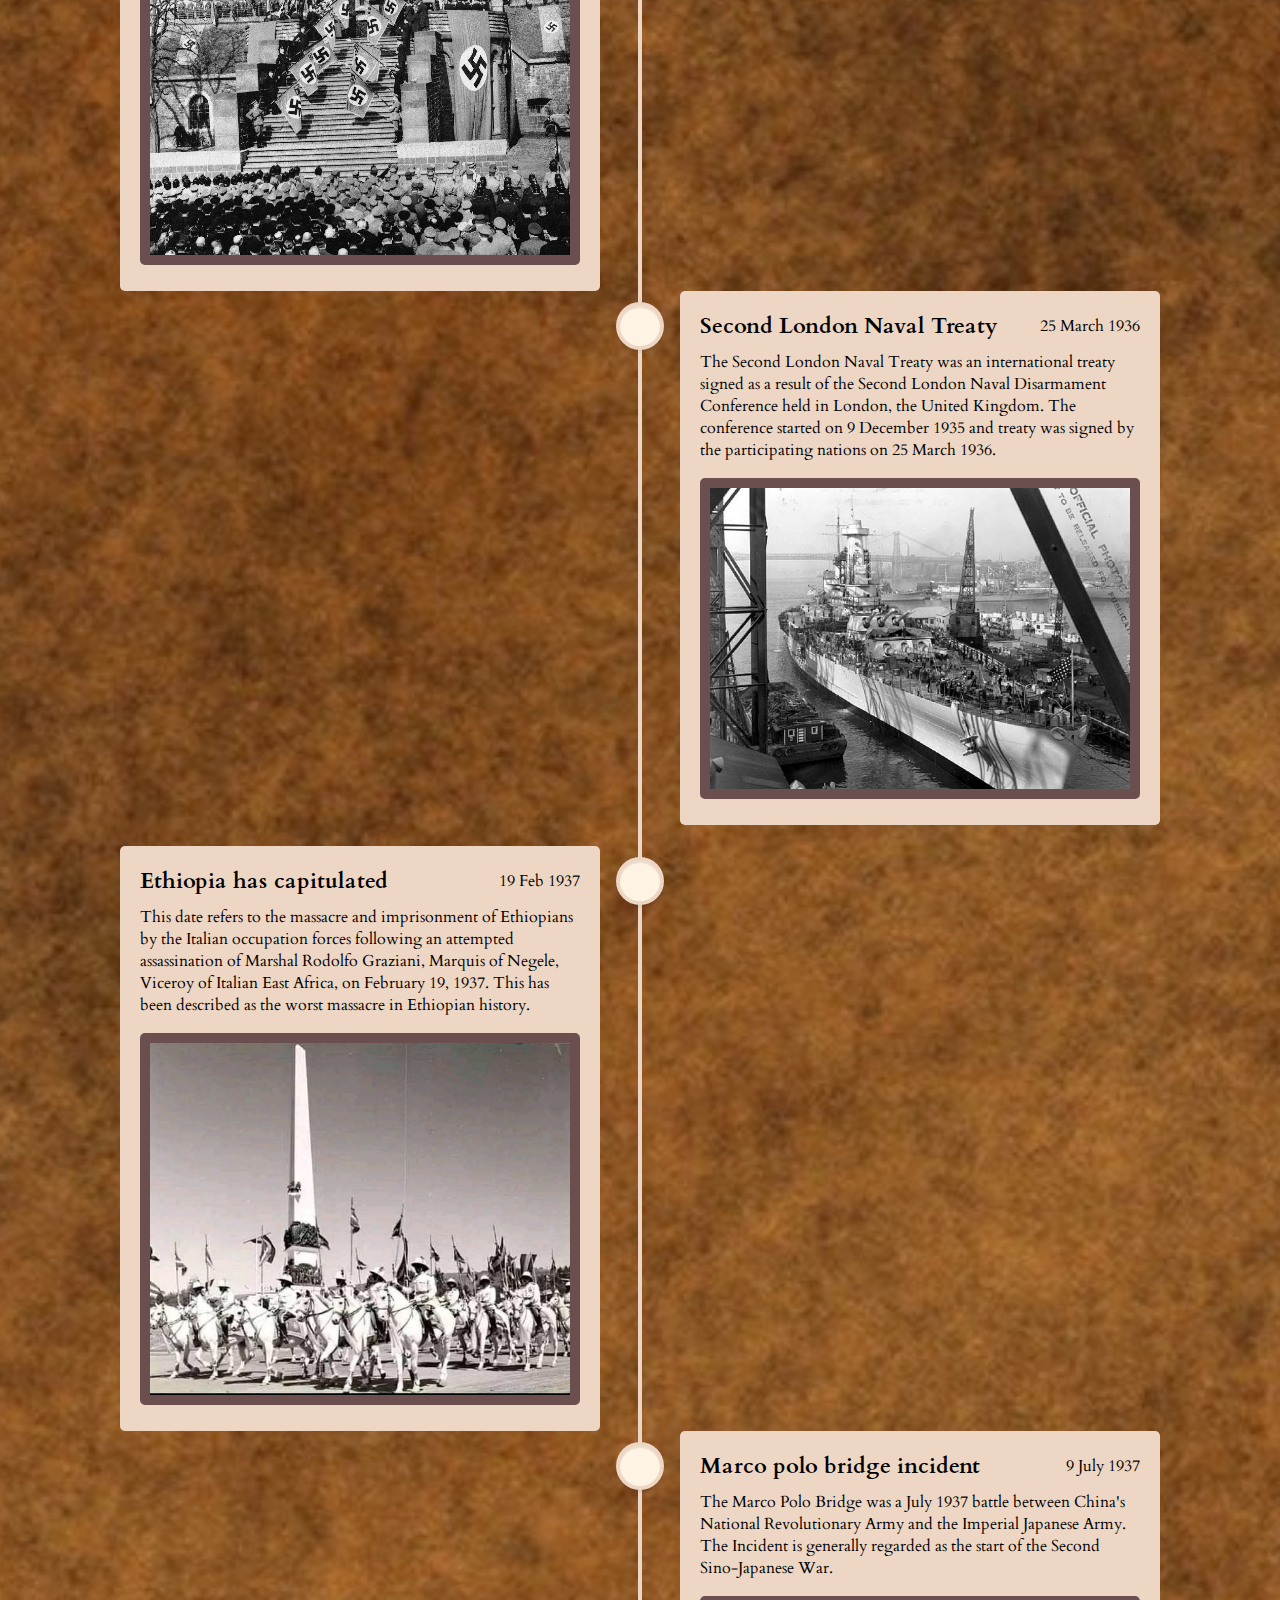
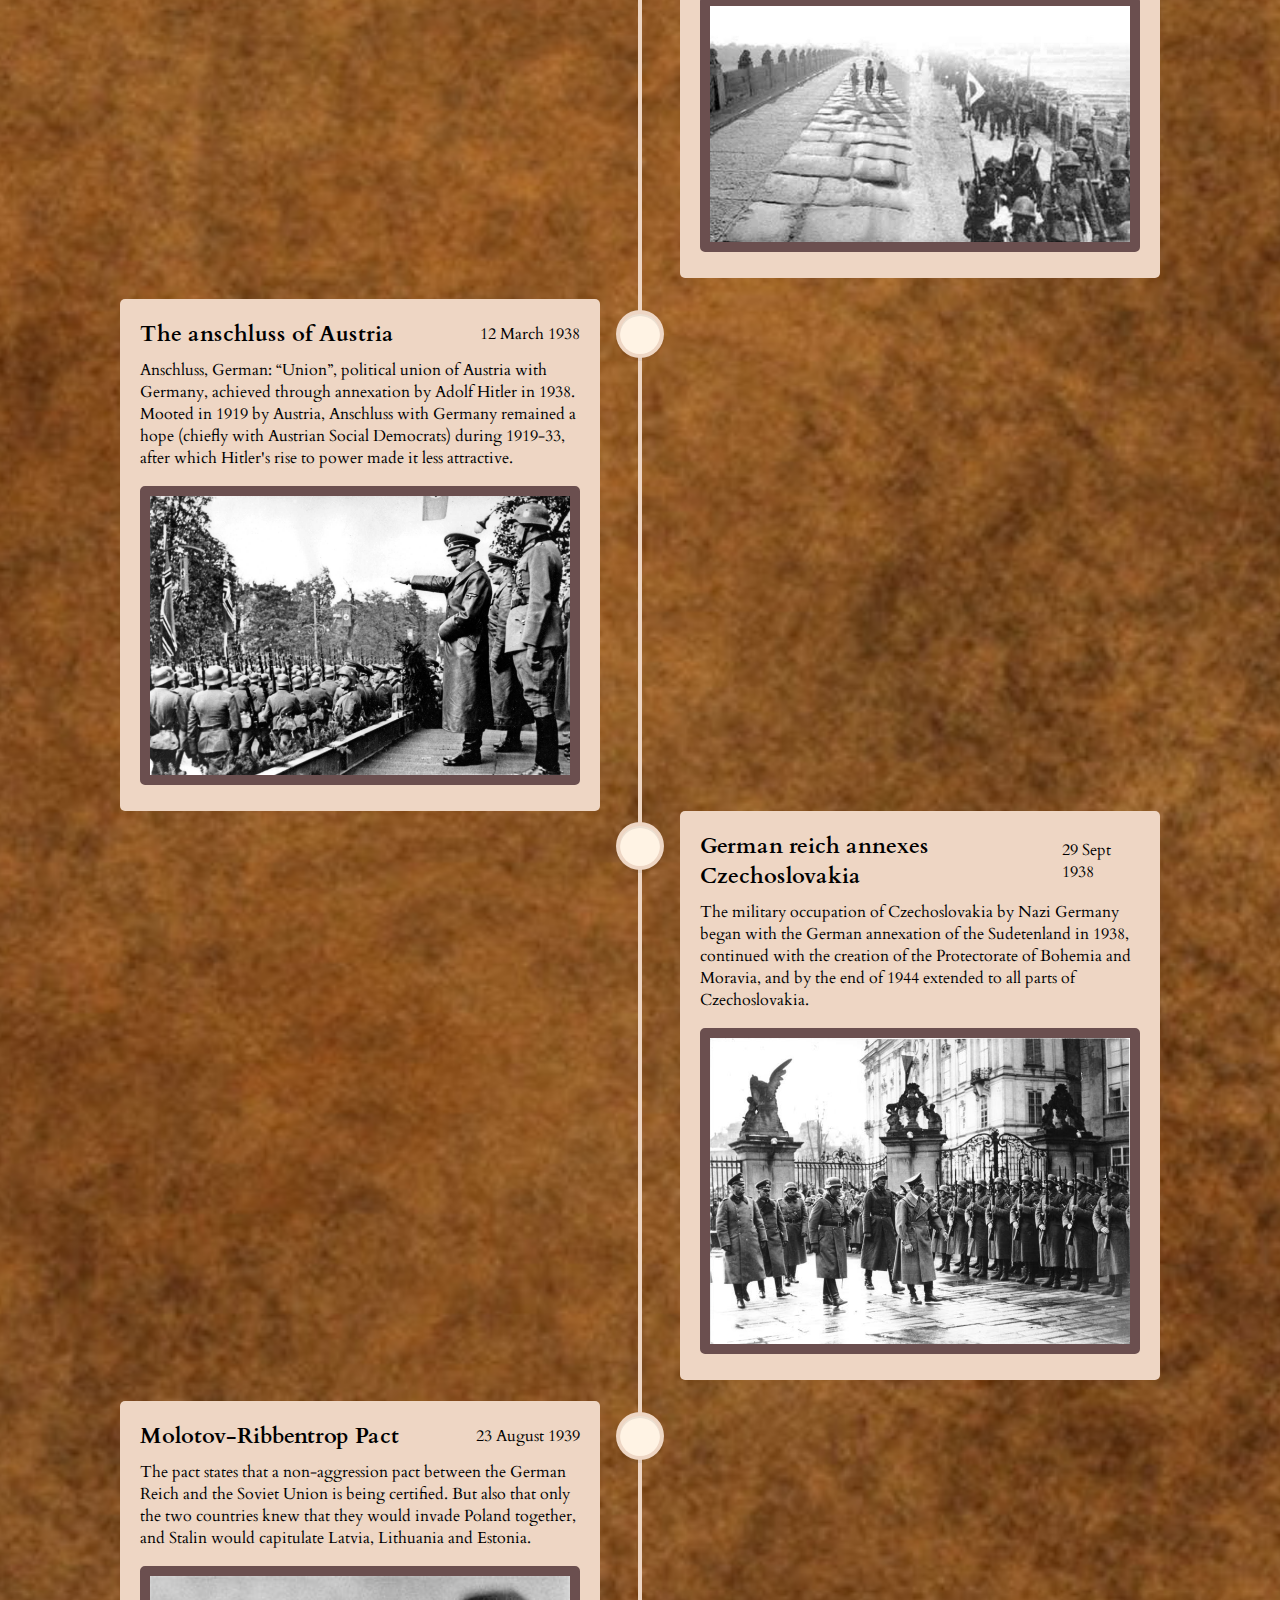
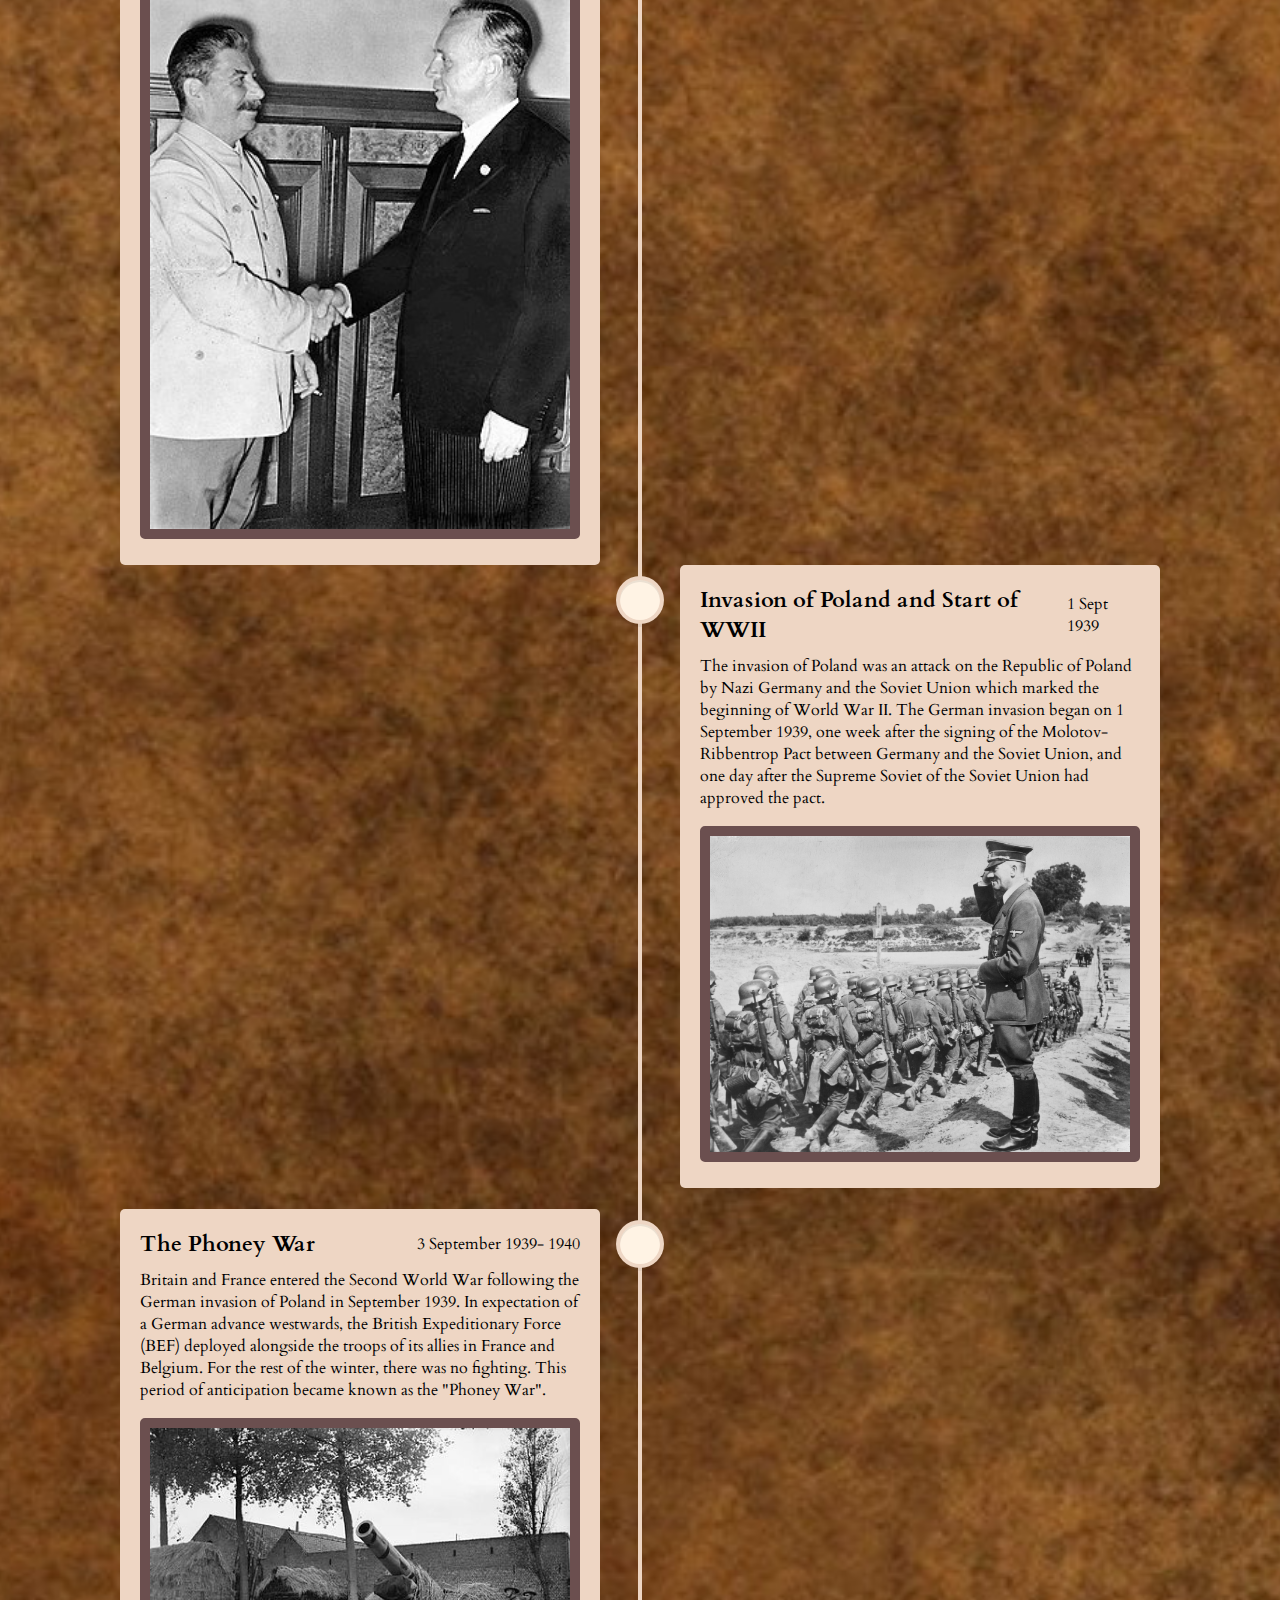
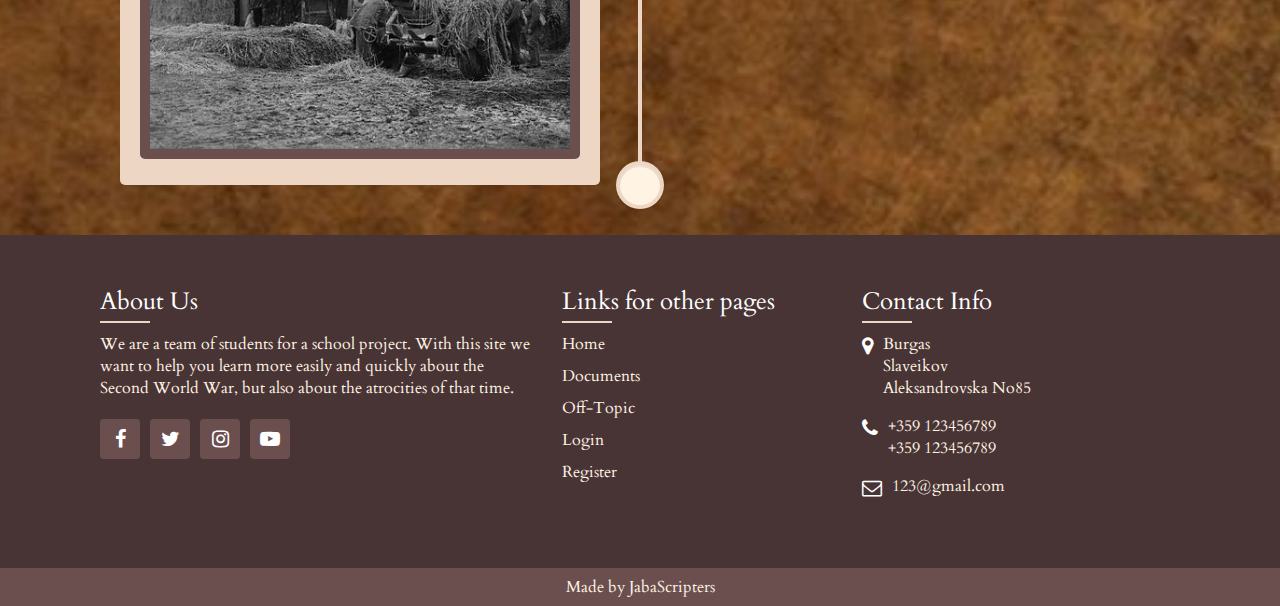
==== commit d8b435c5: "Add comments. Final commit." ====
--- a/Pages/documents.html
+++ b/Pages/documents.html
@@ -1,465 +1,360 @@
 <!DOCTYPE html>
 <html lang="en">
-
   <head>
-
-    <meta charset="UTF-8">
-    <meta http-equiv="X-UA-Compatible" content="IE=edge">
-    <meta name="viewport" content="width=device-width, initial-scale=1.0">
-
-
-    <link rel="preconnect" href="https://fonts.googleapis.com">
-    <link rel="preconnect" href="https://fonts.gstatic.com" crossorigin>
-    <link href="https://fonts.googleapis.com/css2?family=Roboto:wght@300&display=swap" rel="stylesheet">
-    <link rel="stylesheet" href="../Styles/css/documents.css">
-    <link rel="stylesheet" href="https://cdnjs.cloudflare.com/ajax/libs/font-awesome/4.7.0/css/font-awesome.min.css"/>
-    <link rel="icon" href="../images/Logo.png">
+    <meta charset="UTF-8" />
+    <meta http-equiv="X-UA-Compatible" content="IE=edge" />
+    <meta name="viewport" content="width=device-width, initial-scale=1.0" />
+
+    <link rel="preconnect" href="https://fonts.googleapis.com" />
+    <link rel="preconnect" href="https://fonts.gstatic.com" crossorigin />
+    <link
+      href="https://fonts.googleapis.com/css2?family=Roboto:wght@300&display=swap"
+      rel="stylesheet"
+    />
+    <link rel="stylesheet" href="../Styles/css/documents.css" />
+    <link
+      rel="stylesheet"
+      href="https://cdnjs.cloudflare.com/ajax/libs/font-awesome/4.7.0/css/font-awesome.min.css"
+    />
+    <link rel="icon" href="../images/Logo.png" />
 
     <title>Documents</title>
-
   </head>
 
   <body>
-
     <!--navbar-->
-    
+
     <header>
-
       <h1 class="logo">JabaScripters</h1>
 
-      <input type="checkbox" id="nav-toggle" class="nav-toggle">
+      <input type="checkbox" id="nav-toggle" class="nav-toggle" />
 
       <nav>
-
         <ul>
-
           <li><a href="../index.html">Home</a></li>
           <li><a href="documents.html">Documents</a></li>
           <li><a href="off-topic.html">Off-Topic</a></li>
           <li><a href="Login.html">Login</a></li>
           <li><a href="register.html">Register</a></li>
-          
-
         </ul>
-
       </nav>
 
       <label for="nav-toggle" class="nav-toggle-label">
-
         <span></span>
-
       </label>
-
     </header>
-
+    <!--main content-->
     <div class="container">
-
       <div class="center-line">
-
         <a href="#" class="scroll-icon"></a>
-
-      </div>
-
-      <div class="row childOne">
-
-        <section>
-
-          <i class="icon fas fa-map-marker-alt"></i>
-
-          <div class="details">
-
+      </div>
+
+      <div class="row childOne">
+        <section>
+          <i class="icon fas fa-map-marker-alt"></i>
+
+          <div class="details">
             <span class="title">Japanese invasion of Manchuria</span>
             <span>18 September 1931</span>
-              
-          </div>
-
-            <p>
-
-              The Japanese invasion of Manchuria began on 18 September 1931, when
-              the Kwantung Army of the Empire of Japan invaded Manchuria immediately
-              following the Mukden Incident. At the war's end in February 1932, the
-              Japanese established the puppet state of Manchukuo. Their occupation
-              lasted until the success of the Soviet Union and Mongolia with the
-              Manchurian Strategic Offensive Operation in mid-August 1945.
-            
-            </p>
-
-          <img src="../images/Documents/manchuria.jpg">
-
-        </section>
-
-      </div>
-
-      <div class="row childTwo">
-
-        <section>
-
-          <i class="icon fas fa-map-marker-alt"></i>
-
-          <div class="details">
-
+          </div>
+
+          <p>
+            The Japanese invasion of Manchuria began on 18 September 1931, when
+            the Kwantung Army of the Empire of Japan invaded Manchuria
+            immediately following the Mukden Incident. At the war's end in
+            February 1932, the Japanese established the puppet state of
+            Manchukuo. Their occupation lasted until the success of the Soviet
+            Union and Mongolia with the Manchurian Strategic Offensive Operation
+            in mid-August 1945.
+          </p>
+
+          <img src="../images/Documents/manchuria.jpg" />
+        </section>
+      </div>
+
+      <div class="row childTwo">
+        <section>
+          <i class="icon fas fa-map-marker-alt"></i>
+
+          <div class="details">
             <span class="title">US passes neutrality act</span>
             <span>31 August 1935</span>
-              
-          </div>
-
-          <p>
-              
-            On August 31, 1935, Congress passed the first Neutrality Act 
-            prohibiting the export of “arms, ammunition, and implements of 
-            war” from the United States to foreign nations at war and 
-            requiring arms manufacturers in the United States to apply for 
-            an export license.
-
-          </p>
-
-          <img src="../images/Documents/neutrality.jpg">
-
-        </section>
-
-      </div>
-
-      <div class="row childOne">
-
-        <section>
-
-          <i class="icon fas fa-map-marker-alt"></i>
-
-          <div class="details">
-
+          </div>
+
+          <p>
+            On August 31, 1935, Congress passed the first Neutrality Act
+            prohibiting the export of “arms, ammunition, and implements of war”
+            from the United States to foreign nations at war and requiring arms
+            manufacturers in the United States to apply for an export license.
+          </p>
+
+          <img src="../images/Documents/neutrality.jpg" />
+        </section>
+      </div>
+
+      <div class="row childOne">
+        <section>
+          <i class="icon fas fa-map-marker-alt"></i>
+
+          <div class="details">
             <span class="title">The remilitarization of Rhineland</span>
             <span>7 March 1936</span>
-
-          </div>
-
-          <p>
-              
-            The remilitarization of the Rhineland began on 7 March 1936, 
-            when German military forces entered the Rhineland, which 
-            directly contravened the Treaty of Versailles and the Locarno 
-            Treaties.
-            
-          </p>
-
-          <img src="../images/Documents/rhineland.jpg">
-
-        </section>
-          
-      </div>
-
-      <div class="row childTwo">
-
-        <section>
-
-          <i class="icon fas fa-map-marker-alt"></i>
-
-          <div class="details">
-
+          </div>
+
+          <p>
+            The remilitarization of the Rhineland began on 7 March 1936, when
+            German military forces entered the Rhineland, which directly
+            contravened the Treaty of Versailles and the Locarno Treaties.
+          </p>
+
+          <img src="../images/Documents/rhineland.jpg" />
+        </section>
+      </div>
+
+      <div class="row childTwo">
+        <section>
+          <i class="icon fas fa-map-marker-alt"></i>
+
+          <div class="details">
             <span class="title">Second London Naval Treaty</span>
             <span>25 March 1936</span>
-
-          </div>
-
-          <p>
-              
-            The Second London Naval Treaty was an international
-            treaty signed as a result of the Second London Naval
-            Disarmament Conference held in London, the United Kingdom.
-            The conference started on 9 December 1935 and treaty was
-            signed by the participating nations on 25 March 1936.
-            
-          </p>
-
-          <img src="../images/Documents/treaty.jpg">
-
-        </section>
-
-      </div>
-
-      <div class="row childOne">
-
-        <section>
-
-          <i class="icon fas fa-map-marker-alt"></i>
-
-          <div class="details">
-              
+          </div>
+
+          <p>
+            The Second London Naval Treaty was an international treaty signed as
+            a result of the Second London Naval Disarmament Conference held in
+            London, the United Kingdom. The conference started on 9 December
+            1935 and treaty was signed by the participating nations on 25 March
+            1936.
+          </p>
+
+          <img src="../images/Documents/treaty.jpg" />
+        </section>
+      </div>
+
+      <div class="row childOne">
+        <section>
+          <i class="icon fas fa-map-marker-alt"></i>
+
+          <div class="details">
             <span class="title">Ethiopia has capitulated</span>
             <span>19 Feb 1937</span>
-
-          </div>
-
-          <p>
-            
-            This date refers to the massacre and imprisonment of 
-            Ethiopians by the Italian occupation forces following an attempted 
-            assassination of Marshal Rodolfo Graziani, Marquis of Negele, 
-            Viceroy of Italian East Africa, on February 19, 1937. This has
-            been described as the worst massacre in Ethiopian history.
-          
-          </p>
-
-          <img src="../images/Documents/ethiopia.jpeg">
-
-        </section>
-
-      </div>
-
-      <div class="row childTwo">
-          
-        <section>
-
-          <i class="icon fas fa-map-marker-alt"></i>
-
-          <div class="details">
-
+          </div>
+
+          <p>
+            This date refers to the massacre and imprisonment of Ethiopians by
+            the Italian occupation forces following an attempted assassination
+            of Marshal Rodolfo Graziani, Marquis of Negele, Viceroy of Italian
+            East Africa, on February 19, 1937. This has been described as the
+            worst massacre in Ethiopian history.
+          </p>
+
+          <img src="../images/Documents/ethiopia.jpeg" />
+        </section>
+      </div>
+
+      <div class="row childTwo">
+        <section>
+          <i class="icon fas fa-map-marker-alt"></i>
+
+          <div class="details">
             <span class="title">Marco polo bridge incident</span>
             <span>9 July 1937</span>
-
-          </div>
-
-          <p>
-
+          </div>
+
+          <p>
             The Marco Polo Bridge was a July 1937 battle between China's
-            National Revolutionary Army and the Imperial Japanese Army.
-            The Incident is generally regarded as the start of the Second Sino-Japanese War.
-          
-          </p>
-
-          <img src="../images/Documents/marco.jpg">
-
-        </section>
-
-      </div>
-
-      <div class="row childOne">
-
-        <section>
-
-          <i class="icon fas fa-map-marker-alt"></i>
-            
-          <div class="details">
-                
+            National Revolutionary Army and the Imperial Japanese Army. The
+            Incident is generally regarded as the start of the Second
+            Sino-Japanese War.
+          </p>
+
+          <img src="../images/Documents/marco.jpg" />
+        </section>
+      </div>
+
+      <div class="row childOne">
+        <section>
+          <i class="icon fas fa-map-marker-alt"></i>
+
+          <div class="details">
             <span class="title">The anschluss of Austria</span>
             <span>12 March 1938</span>
-
-          </div>
-
-          <p>
-
+          </div>
+
+          <p>
             Anschluss, German: “Union”, political union of Austria with Germany,
-            achieved through annexation by Adolf Hitler in 1938. Mooted in 1919 by
-            Austria, Anschluss with Germany remained a hope (chiefly with Austrian Social Democrats)
-            during 1919-33, after which Hitler's rise to power made it less attractive.
-          
-          </p>
-
-          <img src="../images/Documents/anschluss.jpg">
-
-        </section>
-
-      </div>
-
-      <div class="row childTwo">
-
-        <section>
-
-          <i class="icon fas fa-map-marker-alt"></i>
-
-          <div class="details">
-                
+            achieved through annexation by Adolf Hitler in 1938. Mooted in 1919
+            by Austria, Anschluss with Germany remained a hope (chiefly with
+            Austrian Social Democrats) during 1919-33, after which Hitler's rise
+            to power made it less attractive.
+          </p>
+
+          <img src="../images/Documents/anschluss.jpg" />
+        </section>
+      </div>
+
+      <div class="row childTwo">
+        <section>
+          <i class="icon fas fa-map-marker-alt"></i>
+
+          <div class="details">
             <span class="title">German reich annexes Czechoslovakia</span>
             <span>29 Sept 1938</span>
-
-          </div>
-
-          <p>
-            
-            The military occupation of Czechoslovakia by Nazi Germany began with the
-            German annexation of the Sudetenland in 1938, continued with the creation
-            of the Protectorate of Bohemia and Moravia, and by the end of 1944 extended 
-            to all parts of Czechoslovakia.
-          
-          </p>
-
-          <img src="../images/Documents/annexation.jpg">
-
-        </section>
-
-      </div>
-
-      <div class="row childOne">
-
-        <section>
-
-          <i class="icon fas fa-map-marker-alt"></i>
-
-          <div class="details">
-
+          </div>
+
+          <p>
+            The military occupation of Czechoslovakia by Nazi Germany began with
+            the German annexation of the Sudetenland in 1938, continued with the
+            creation of the Protectorate of Bohemia and Moravia, and by the end
+            of 1944 extended to all parts of Czechoslovakia.
+          </p>
+
+          <img src="../images/Documents/annexation.jpg" />
+        </section>
+      </div>
+
+      <div class="row childOne">
+        <section>
+          <i class="icon fas fa-map-marker-alt"></i>
+
+          <div class="details">
             <span class="title">Molotov-Ribbentrop Pact</span>
             <span>23 August 1939</span>
-
-          </div>
-
-            <p>
-
-              The pact states that a non-aggression pact between the German
-              Reich and the Soviet Union is being certified. But also that 
-              only the two countries knew that they would invade Poland together,
-              and Stalin would capitulate Latvia, Lithuania and Estonia.
-              
-            </p>
-
-            <img src="../images/Documents/pact.png">
-
-        </section>
-
-      </div>
-
-      <div class="row childTwo">
-
-        <section>
-
-          <i class="icon fas fa-map-marker-alt"></i>
-            
-          <div class="details">
-
+          </div>
+
+          <p>
+            The pact states that a non-aggression pact between the German Reich
+            and the Soviet Union is being certified. But also that only the two
+            countries knew that they would invade Poland together, and Stalin
+            would capitulate Latvia, Lithuania and Estonia.
+          </p>
+
+          <img src="../images/Documents/pact.png" />
+        </section>
+      </div>
+
+      <div class="row childTwo">
+        <section>
+          <i class="icon fas fa-map-marker-alt"></i>
+
+          <div class="details">
             <span class="title">Invasion of Poland and Start of WWII</span>
             <span>1 Sept 1939</span>
-
-          </div>
-
-            <p>
-
-              The invasion of Poland was an 
-              attack on the Republic of Poland by Nazi Germany and the
-              Soviet Union which marked the beginning of World War II. 
-              The German invasion began on 1 September 1939, one week after
-              the signing of the Molotov-Ribbentrop Pact between Germany
-              and the Soviet Union, and one day after the Supreme Soviet
-              of the Soviet Union had approved the pact.
-            
-            </p>
-
-          <img src="../images/Documents/invasion.jpg">
-
-        </section>
-
-      </div>
-
-      <div class="row childOne">
-
-        <section>
-
-          <i class="icon fas fa-map-marker-alt"></i>
-
-          <div class="details">
-
+          </div>
+
+          <p>
+            The invasion of Poland was an attack on the Republic of Poland by
+            Nazi Germany and the Soviet Union which marked the beginning of
+            World War II. The German invasion began on 1 September 1939, one
+            week after the signing of the Molotov-Ribbentrop Pact between
+            Germany and the Soviet Union, and one day after the Supreme Soviet
+            of the Soviet Union had approved the pact.
+          </p>
+
+          <img src="../images/Documents/invasion.jpg" />
+        </section>
+      </div>
+
+      <div class="row childOne">
+        <section>
+          <i class="icon fas fa-map-marker-alt"></i>
+
+          <div class="details">
             <span class="title">The Phoney War</span>
             <span>3 September 1939- 1940</span>
-              
-          </div>
-
-            <p>
-
-              Britain and France entered the Second World War following the German invasion of Poland in 
-              September 1939. In expectation of a German advance westwards, the British Expeditionary Force
-              (BEF) deployed alongside the troops of its allies in France and Belgium. For the rest of the winter,
-              there was no fighting. This period of anticipation became known as the "Phoney War". 
-            
-            </p>
-
-          <img src="../images/Documents/phoneywar.jpg">
-
-        </section>
-
-      </div>
-
+          </div>
+
+          <p>
+            Britain and France entered the Second World War following the German
+            invasion of Poland in September 1939. In expectation of a German
+            advance westwards, the British Expeditionary Force (BEF) deployed
+            alongside the troops of its allies in France and Belgium. For the
+            rest of the winter, there was no fighting. This period of
+            anticipation became known as the "Phoney War".
+          </p>
+
+          <img src="../images/Documents/phoneywar.jpg" />
+        </section>
+      </div>
     </div>
-
-    <footer> 
-       
+    <!--footer-->
+
+    <footer>
       <div class="holder">
-
         <div class="sec aboutus">
-
           <h2>About Us</h2>
 
-          <p>We are a team of students for a school project. With this site we want
-          to help you learn more easily and quickly about the Second World War,
-          but also about the atrocities of that time.</p>
+          <p>
+            We are a team of students for a school project. With this site we
+            want to help you learn more easily and quickly about the Second
+            World War, but also about the atrocities of that time.
+          </p>
 
           <ul class="sci">
-
-            <li><a href="#"><i class="fa fa-facebook" aria-hidden="true"></i></a></li>
-            <li><a href="#"><i class="fa fa-twitter" aria-hidden="true"></i></a></li>
-            <li><a href="#"><i class="fa fa-instagram" aria-hidden="true"></i></a></li>
-            <li><a href="#"><i class="fa fa-youtube-play" aria-hidden="true"></i></a></li>
-
+            <li>
+              <a href="#"><i class="fa fa-facebook" aria-hidden="true"></i></a>
+            </li>
+            <li>
+              <a href="#"><i class="fa fa-twitter" aria-hidden="true"></i></a>
+            </li>
+            <li>
+              <a href="#"><i class="fa fa-instagram" aria-hidden="true"></i></a>
+            </li>
+            <li>
+              <a href="#"
+                ><i class="fa fa-youtube-play" aria-hidden="true"></i
+              ></a>
+            </li>
           </ul>
-
         </div>
 
         <div class="sec quickLinks">
-
           <h2>Links for other pages</h2>
 
           <ul>
-
             <li><a href="../index.html">Home</a></li>
             <li><a href="documents.html">Documents</a></li>
             <li><a href="off-topic.html">Off-Topic</a></li>
             <li><a href="Login.html">Login</a></li>
             <li><a href="register.html">Register</a></li>
-
           </ul>
-
         </div>
 
         <div class="sec contact">
-
           <h2>Contact Info</h2>
 
           <ul class="info">
-
-            <li>
-
+            <li>
               <span><i class="fa fa-map-marker" aria-hidden="true"></i></span>
 
-              <span>Burgas<br>Slaveikov<br>Aleksandrovska No85</span>
-
-            </li>
-
-            <li>
-
+              <span>Burgas<br />Slaveikov<br />Aleksandrovska No85</span>
+            </li>
+
+            <li>
               <span><i class="fa fa-phone" aria-hidden="true"></i></span>
 
-              <p><a href="tel:12345678900">+359 123456789</a><br>
-              <a href="tel:12345678900">+359 123456789</a></p>     
-
-            </li>  
-
-            <li>  
-
+              <p>
+                <a href="tel:12345678900">+359 123456789</a><br />
+                <a href="tel:12345678900">+359 123456789</a>
+              </p>
+            </li>
+
+            <li>
               <span><i class="fa fa-envelope-o" aria-hidden="true"></i></span>
-              <span><a href="mailto:DNDonchev20@codingburgas.com">123@gmail.com</a></span>
-
-            </li>    
-
+              <span
+                ><a href="mailto:DNDonchev20@codingburgas.com"
+                  >123@gmail.com</a
+                ></span
+              >
+            </li>
           </ul>
-
         </div>
-
-      </div>
-
+      </div>
     </footer>
 
     <div class="footer-bottom">
-
       <p>Made by JabaScripters</p>
-
     </div>
-
   </body>
-
-</html>+</html>
--- a/Styles/css/documents.css
+++ b/Styles/css/documents.css
@@ -1,12 +1,12 @@
-@import url("https://fonts.googleapis.com/css2?family=Poppins:wght@200;300;400;500;600;700&display=swap");
 @import url(footer.css);
 @import url(navbar.css);
+@import url("https://fonts.googleapis.com/css2?family=Cardo:wght@700&display=swap");
 * {
   margin: 0;
   padding: 0;
   -webkit-box-sizing: border-box;
           box-sizing: border-box;
-  font-family: 'Patrick Hand', cursive;
+  font-family: 'Cardo', serif;
   scroll-behavior: smooth;
 }
 
@@ -159,7 +159,7 @@
     display: grid;
     -ms-grid-columns: 1fr auto  1.2fr 1fr;
         grid-template-columns: 1fr auto  1.2fr 1fr;
-    margin-top: -2.5%;
+    margin-top: -2.68%;
   }
   .logo {
     color: #EED6C4;
@@ -324,27 +324,69 @@
   }
 }
 
+@media screen and (max-width: 800px) {
+  header {
+    margin-top: -7%;
+  }
+}
+
 @media screen and (max-width: 780px) {
   header {
     margin-top: -6.9%;
   }
 }
 
+@media screen and (max-width: 735px) {
+  header {
+    margin-top: -7.2%;
+  }
+}
+
 @media screen and (max-width: 720px) {
   header {
     margin-top: -7.8%;
   }
 }
 
+@media screen and (max-width: 650px) {
+  header {
+    margin-top: -8.1%;
+  }
+}
+
 @media screen and (max-width: 630px) {
   header {
     margin-top: -8.4%;
   }
 }
 
+@media screen and (max-width: 605px) {
+  header {
+    margin-top: -8.8%;
+  }
+}
+
+@media screen and (max-width: 580px) {
+  header {
+    margin-top: -9.8%;
+  }
+}
+
 @media screen and (max-width: 560px) {
   header {
-    margin-top: -9.2%;
+    margin-top: -9.6%;
+  }
+}
+
+@media screen and (max-width: 530px) {
+  header {
+    margin-top: -10%;
+  }
+}
+
+@media screen and (max-width: 520px) {
+  header {
+    margin-top: -11%;
   }
 }
 
@@ -360,15 +402,33 @@
   }
 }
 
+@media screen and (max-width: 395px) {
+  header {
+    margin-top: -13.8%;
+  }
+}
+
 @media screen and (max-width: 380px) {
   header {
     margin-top: -16%;
   }
 }
 
+@media screen and (max-width: 325px) {
+  header {
+    margin-top: -18%;
+  }
+}
+
 @media screen and (max-width: 300px) {
   header {
-    margin-top: -18%;
+    margin-top: -19%;
+  }
+}
+
+@media screen and (max-width: 276px) {
+  header {
+    margin-top: -19.9%;
   }
 }
 
